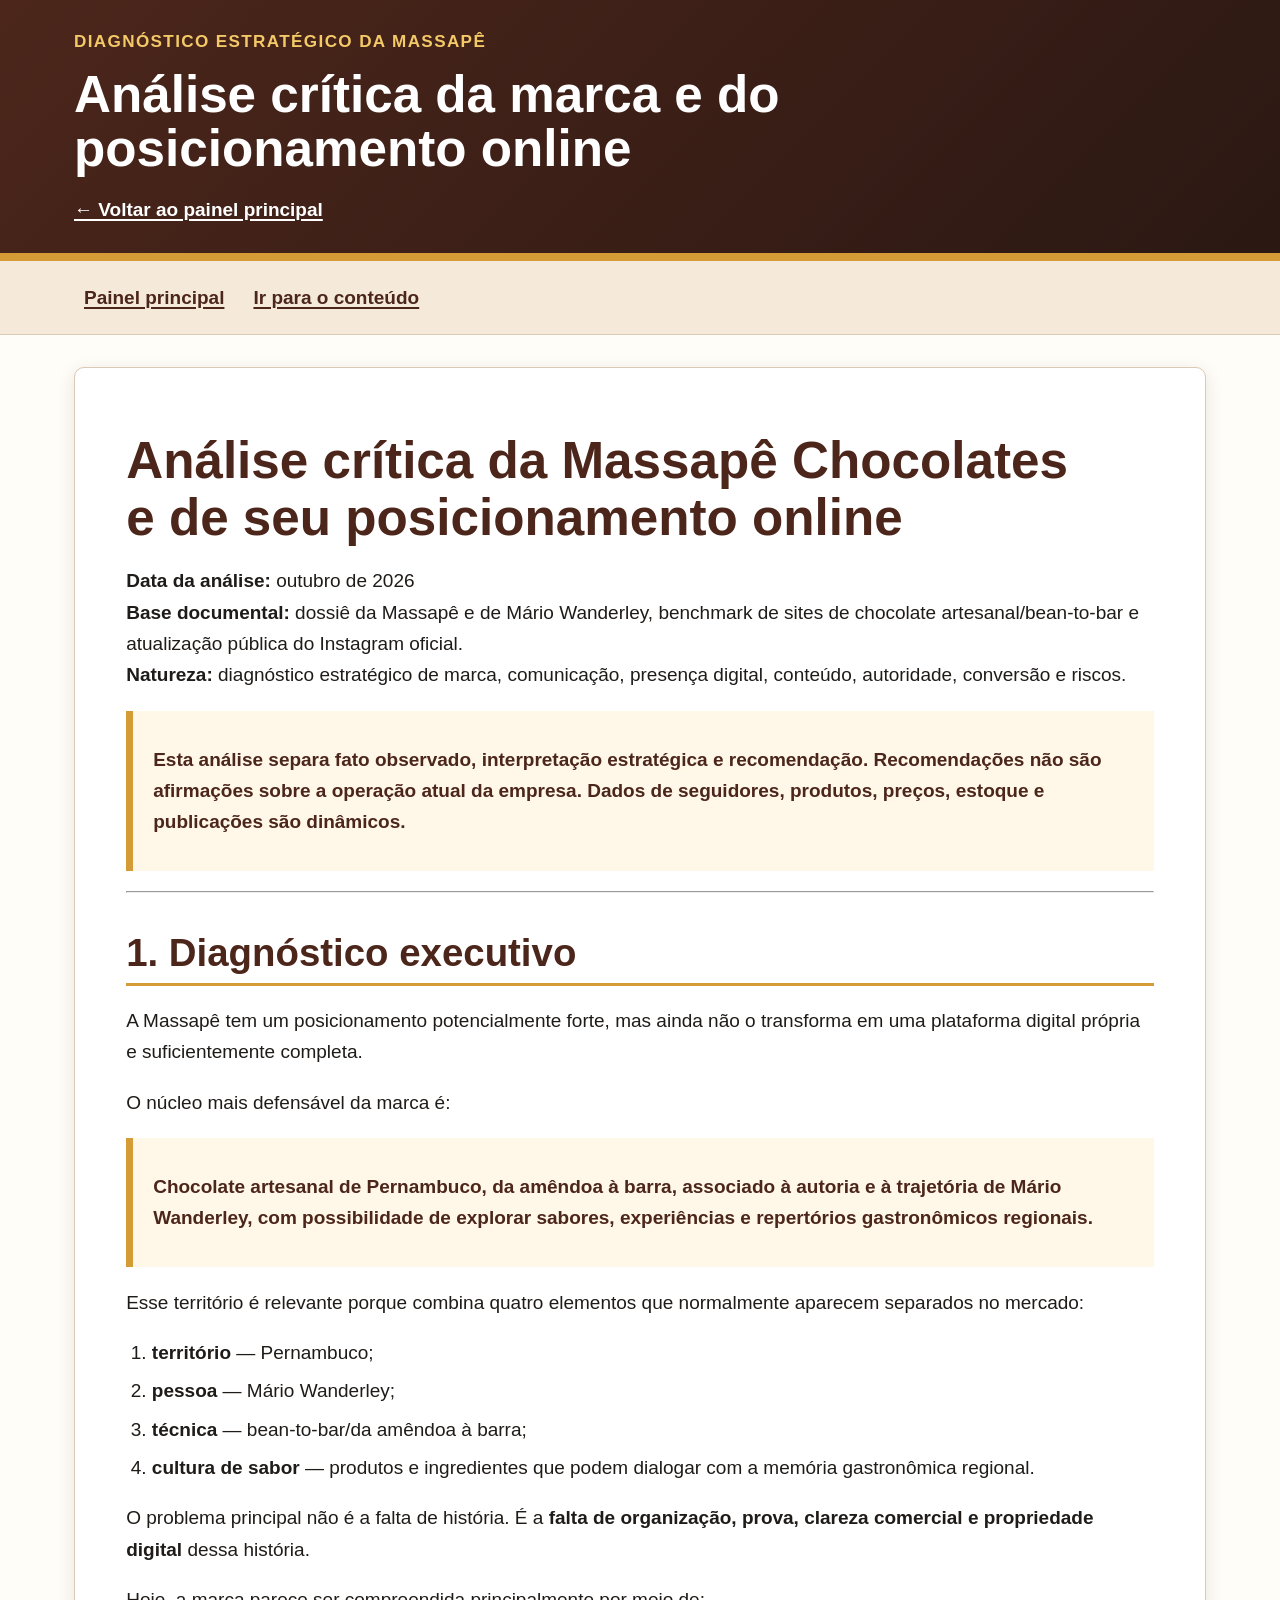
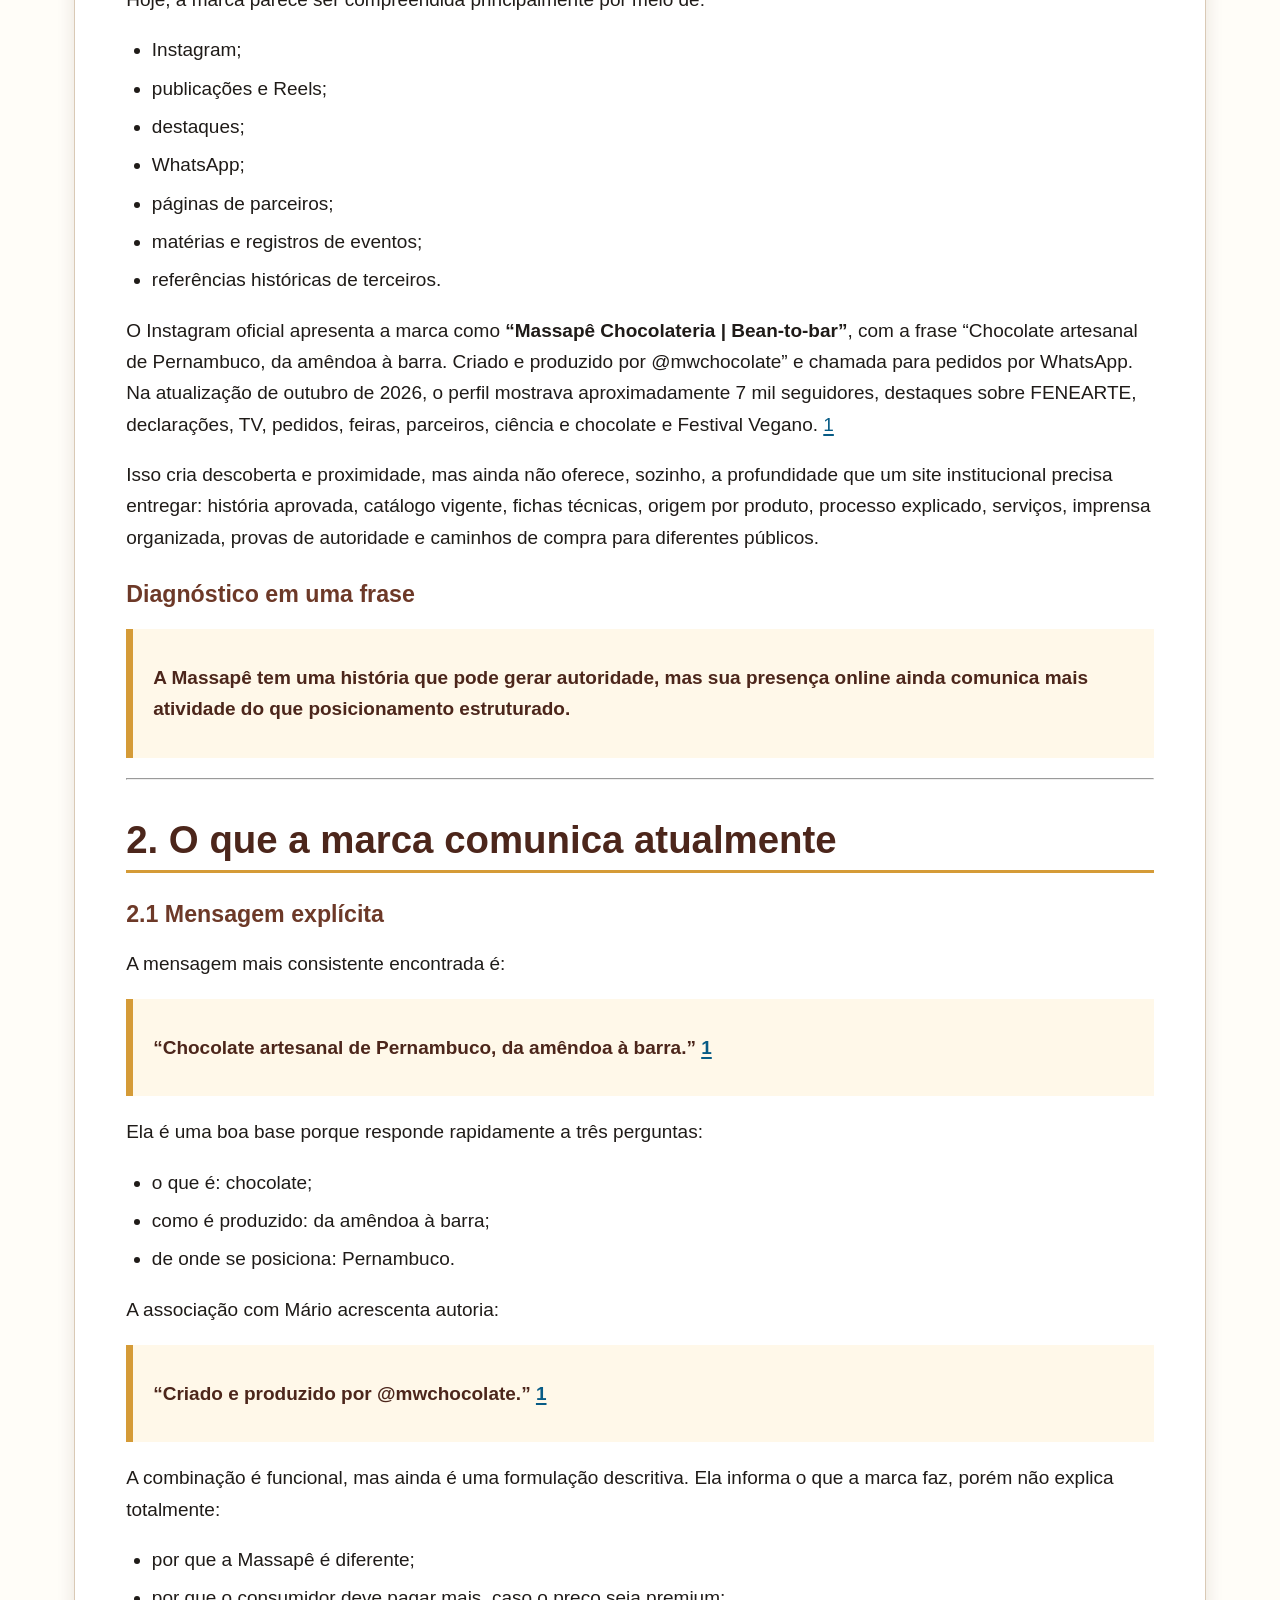
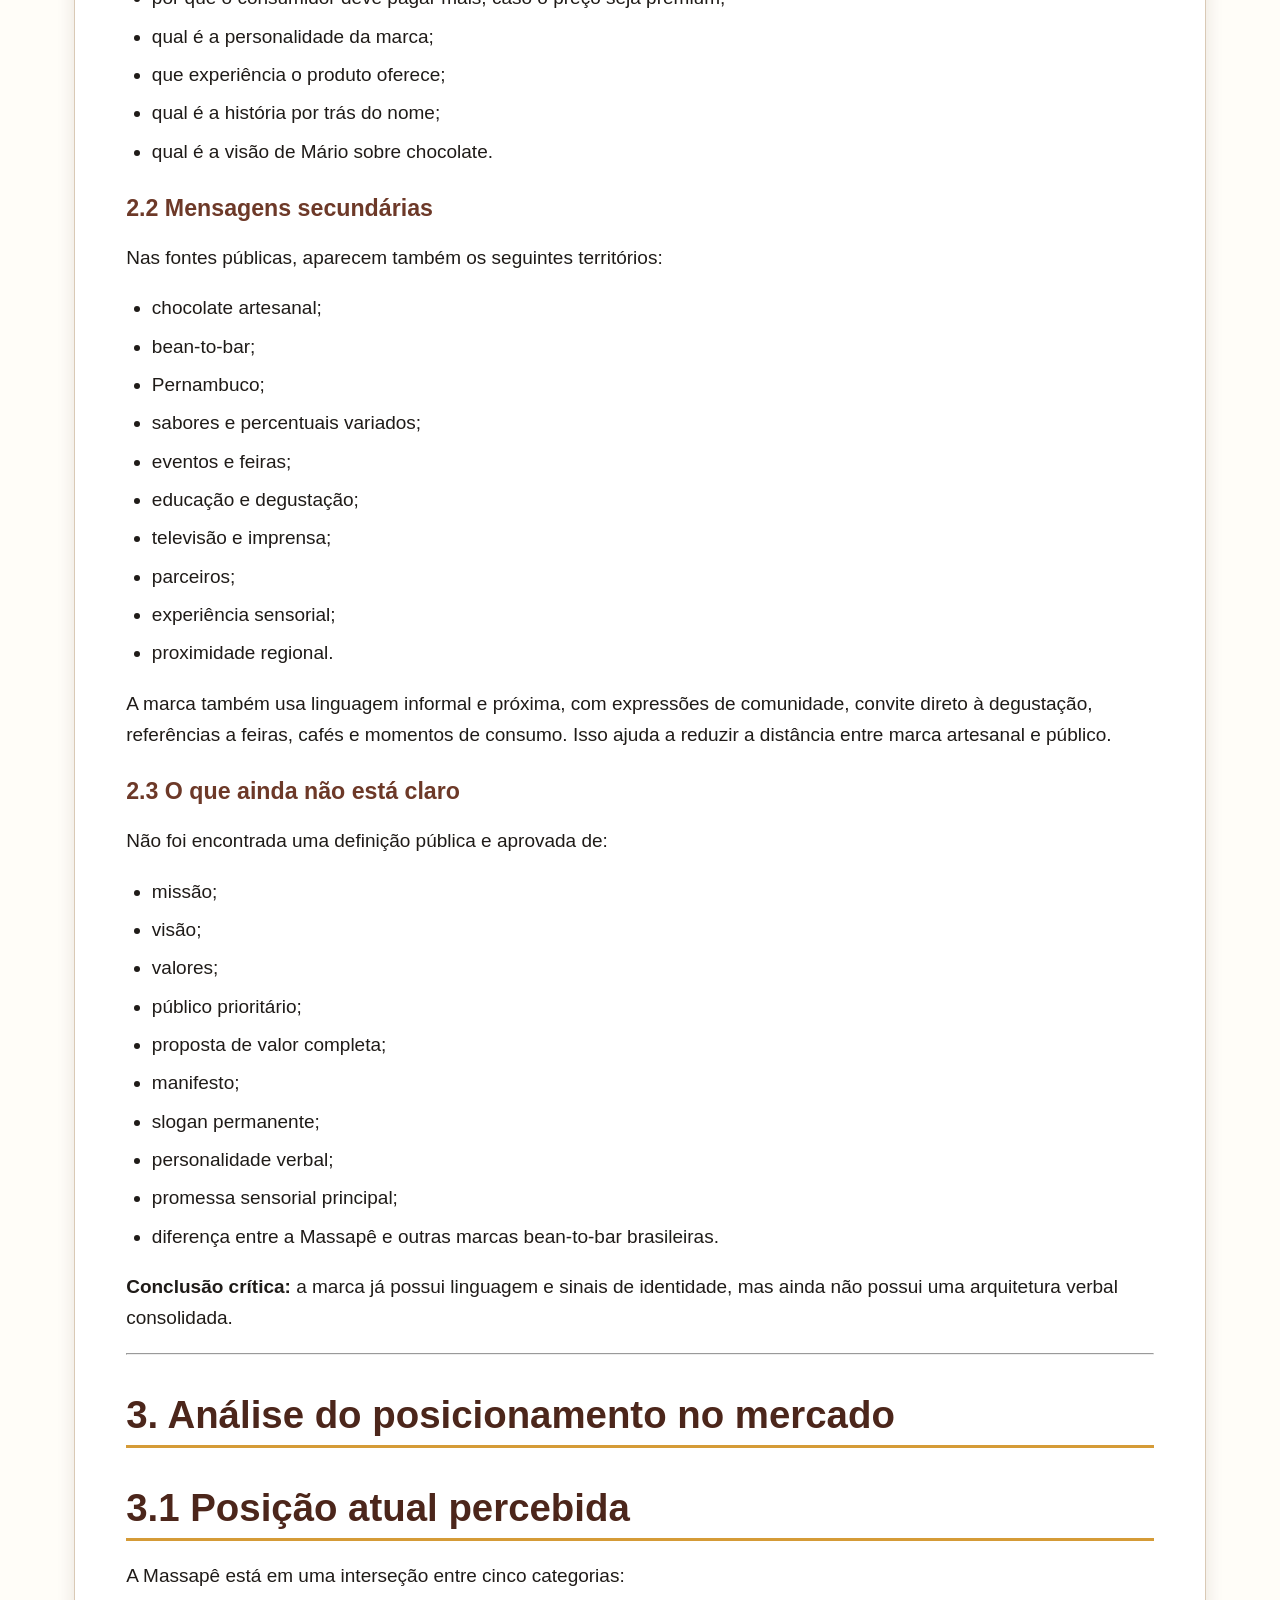
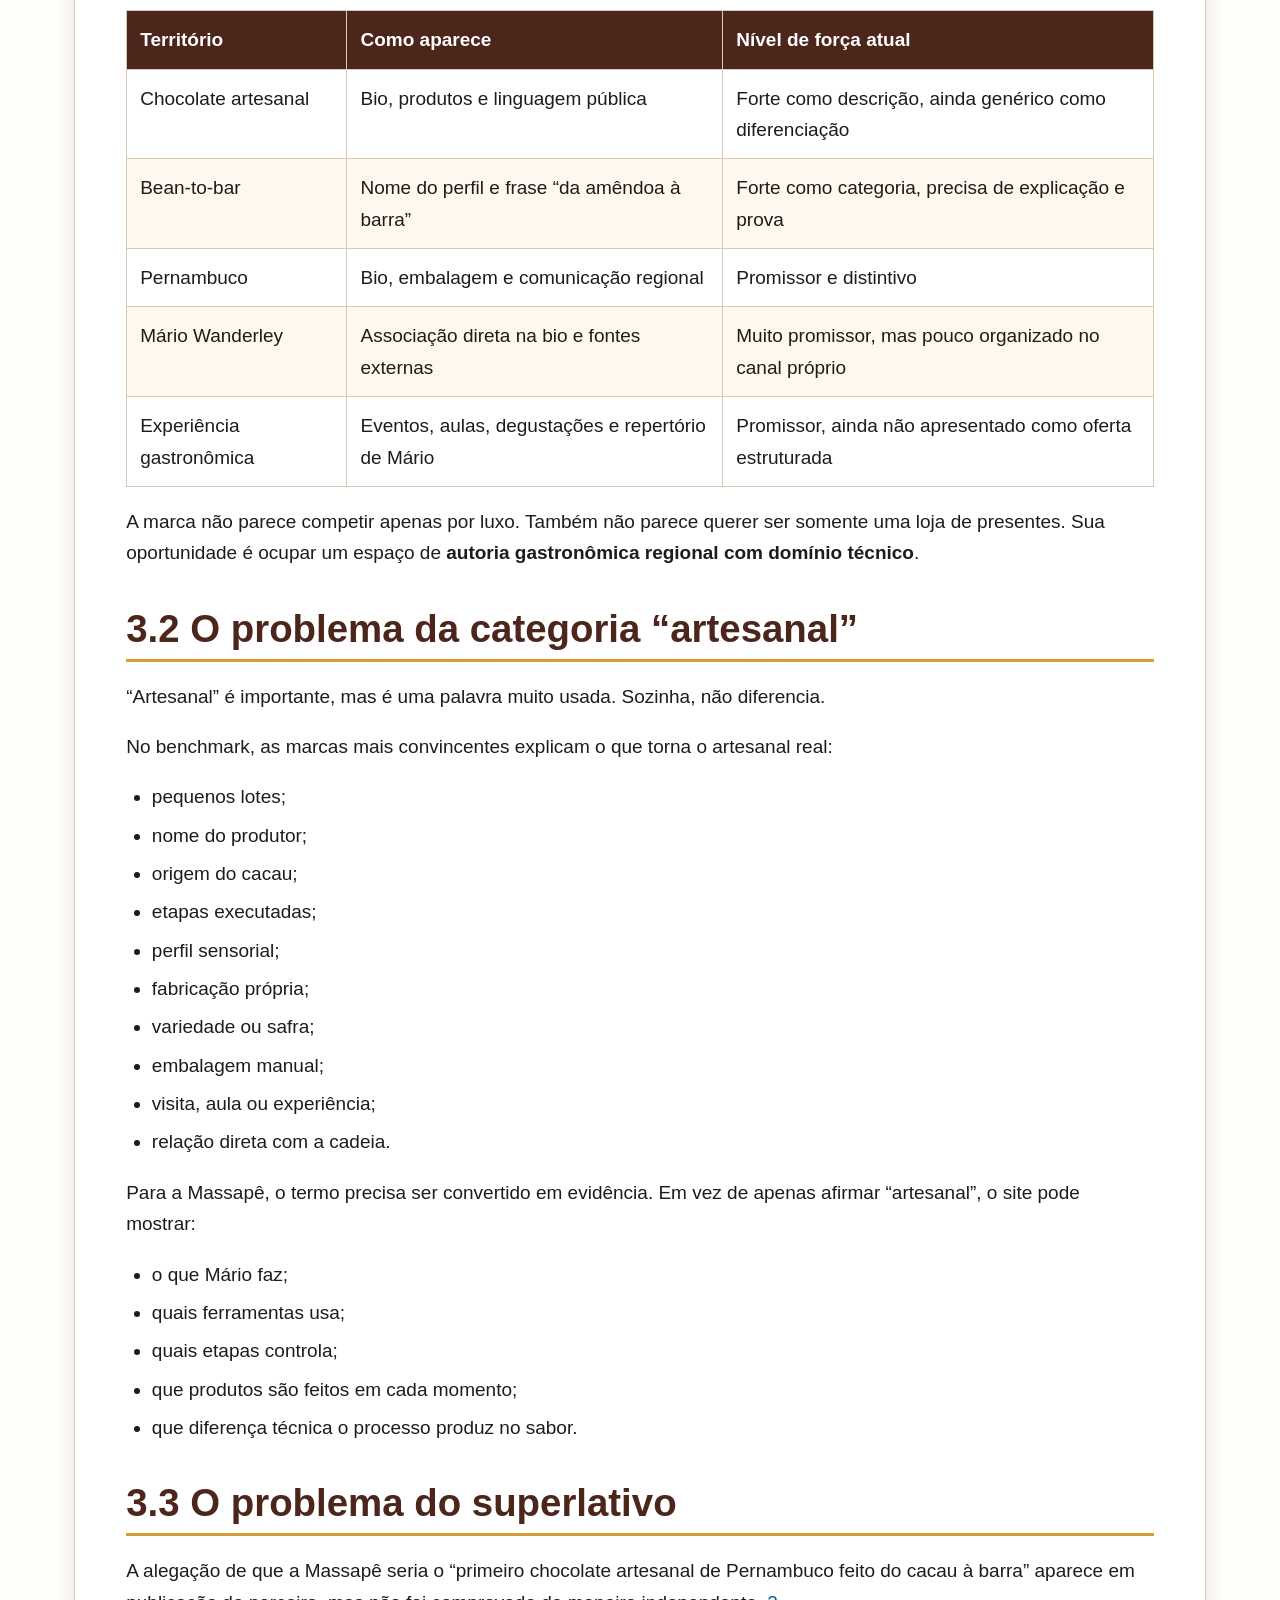
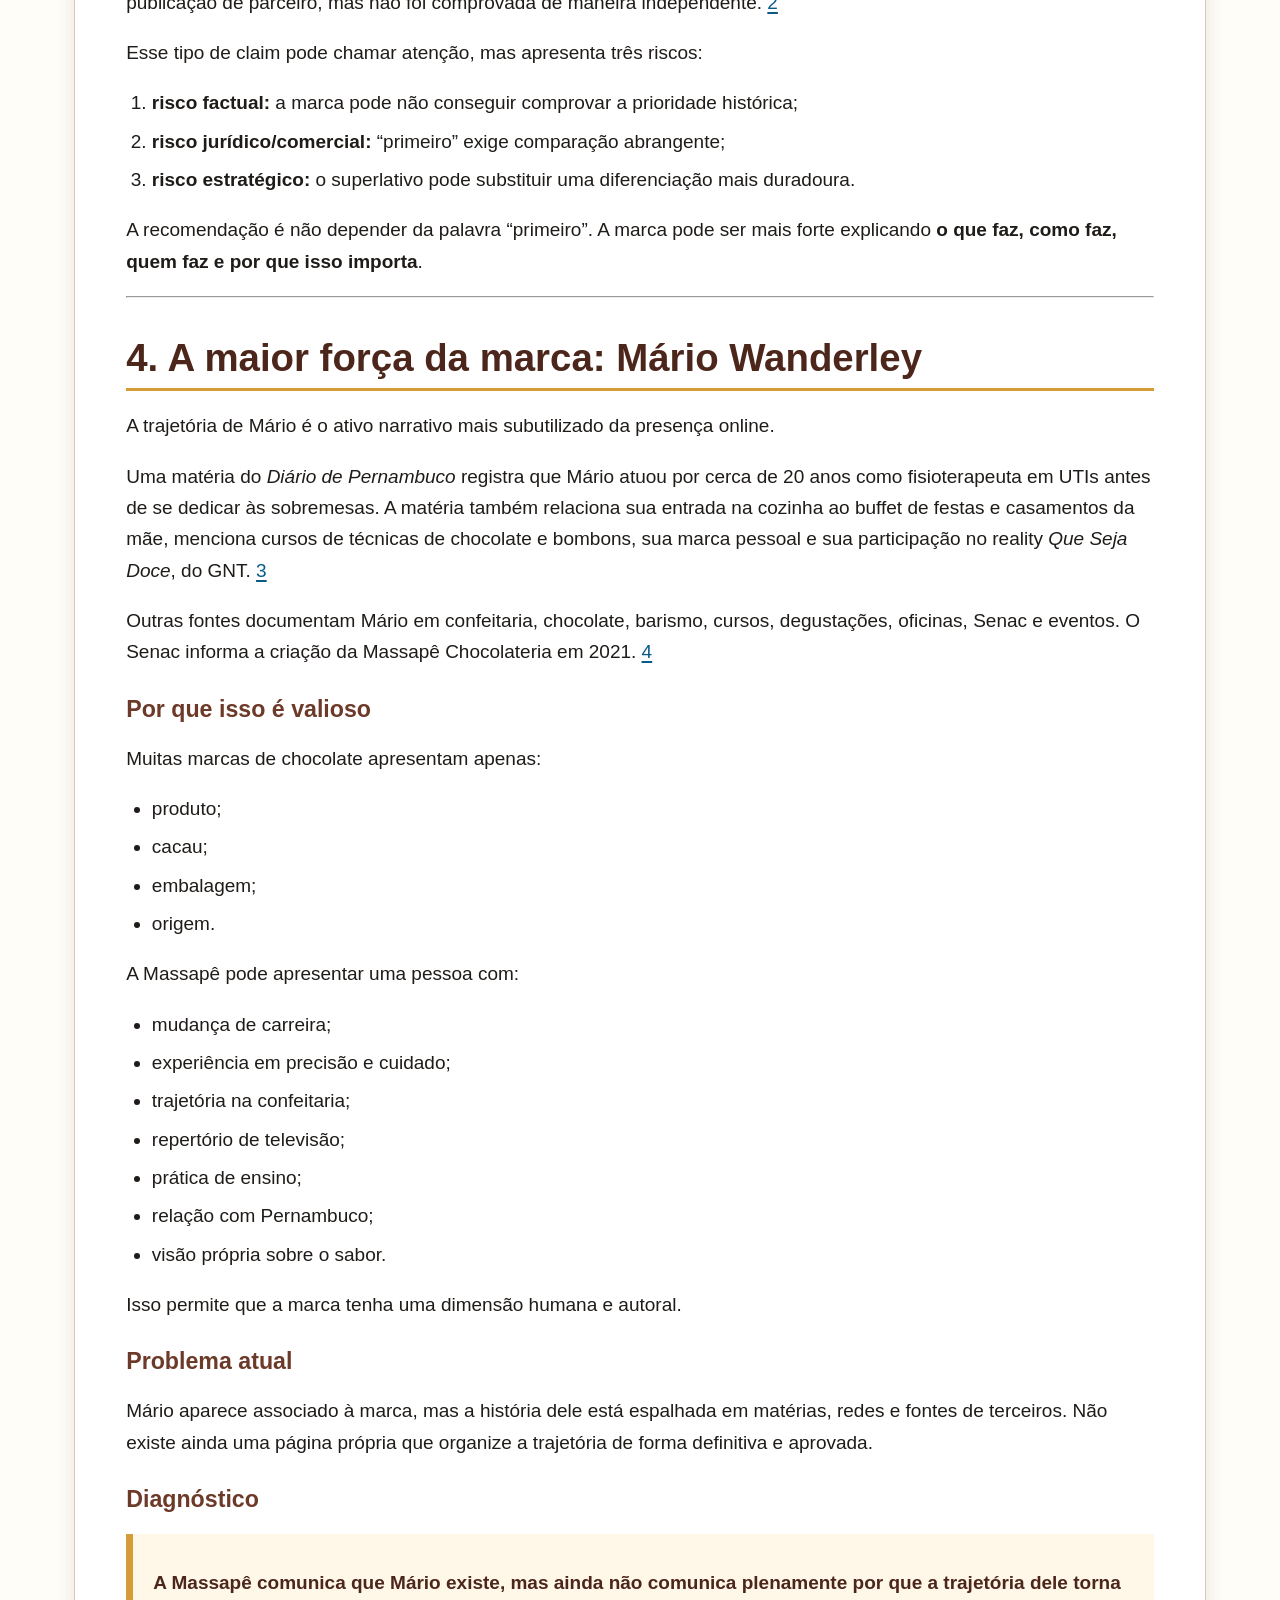
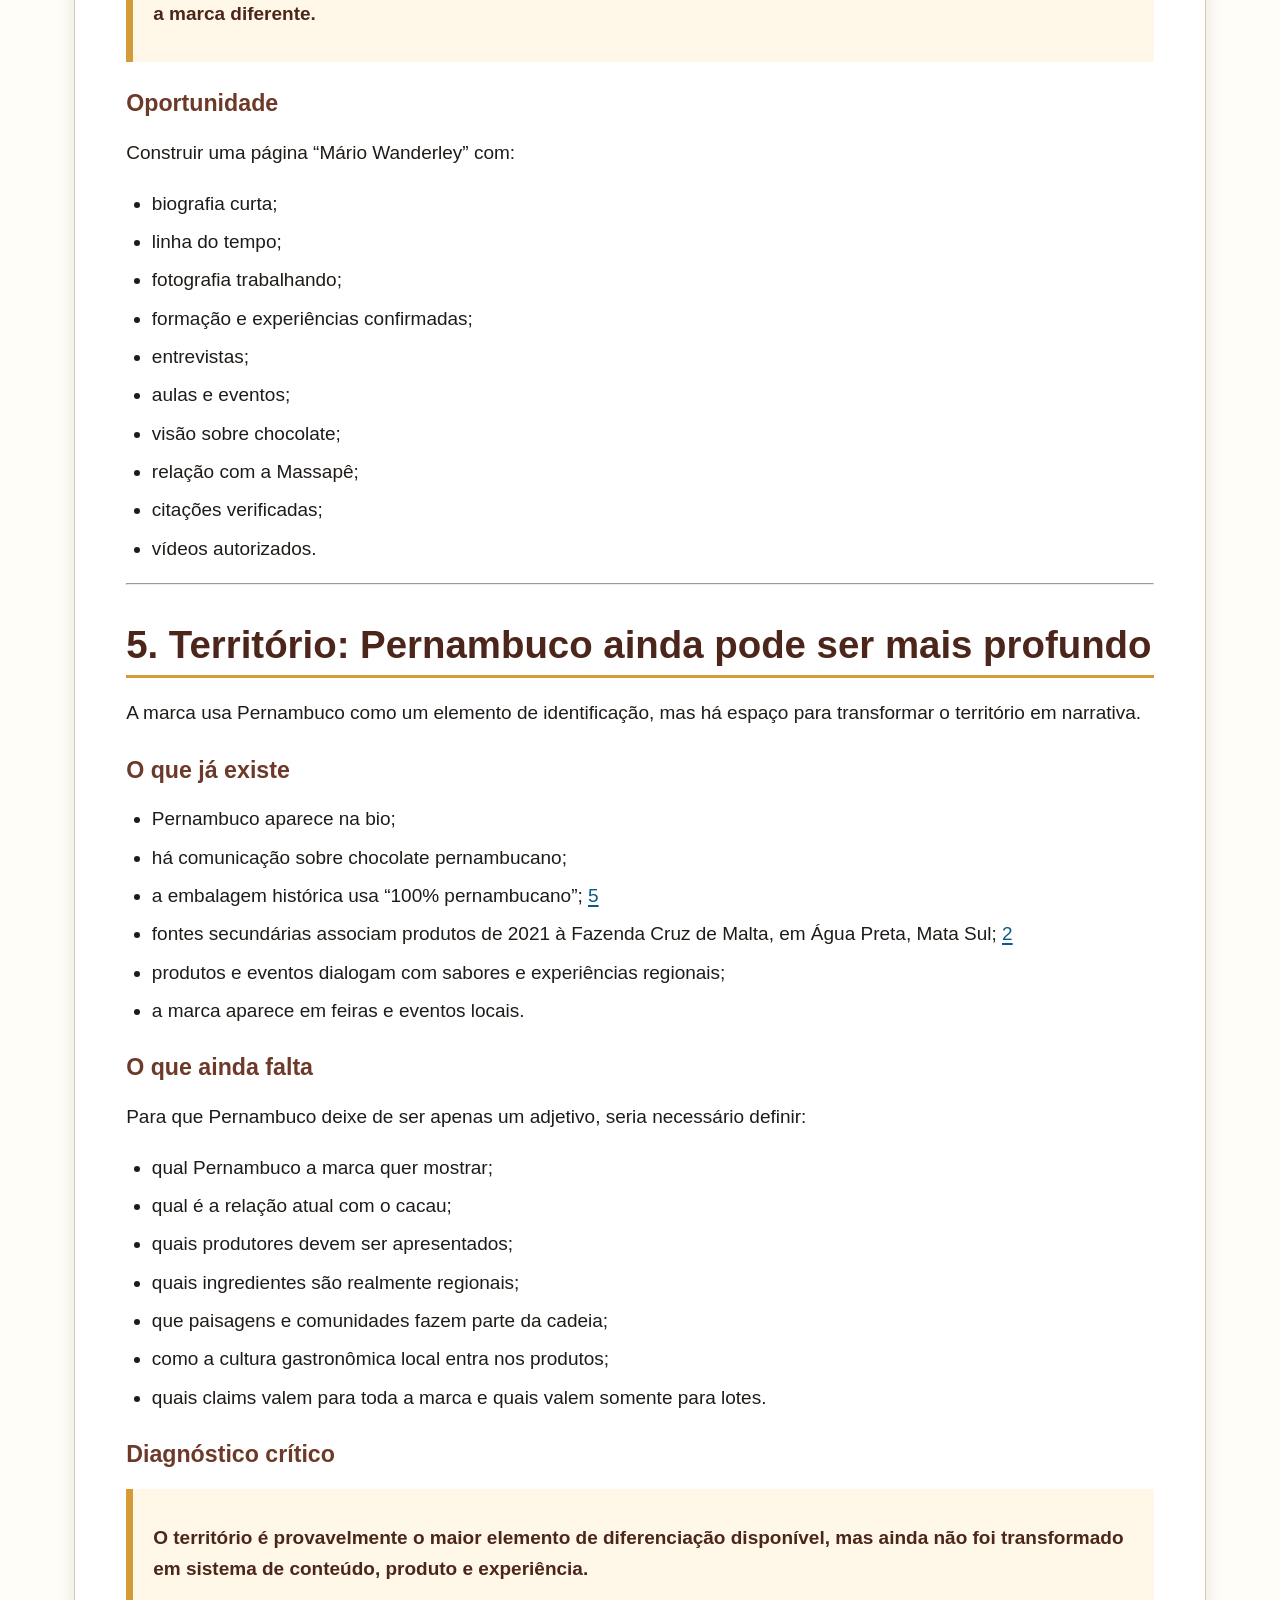
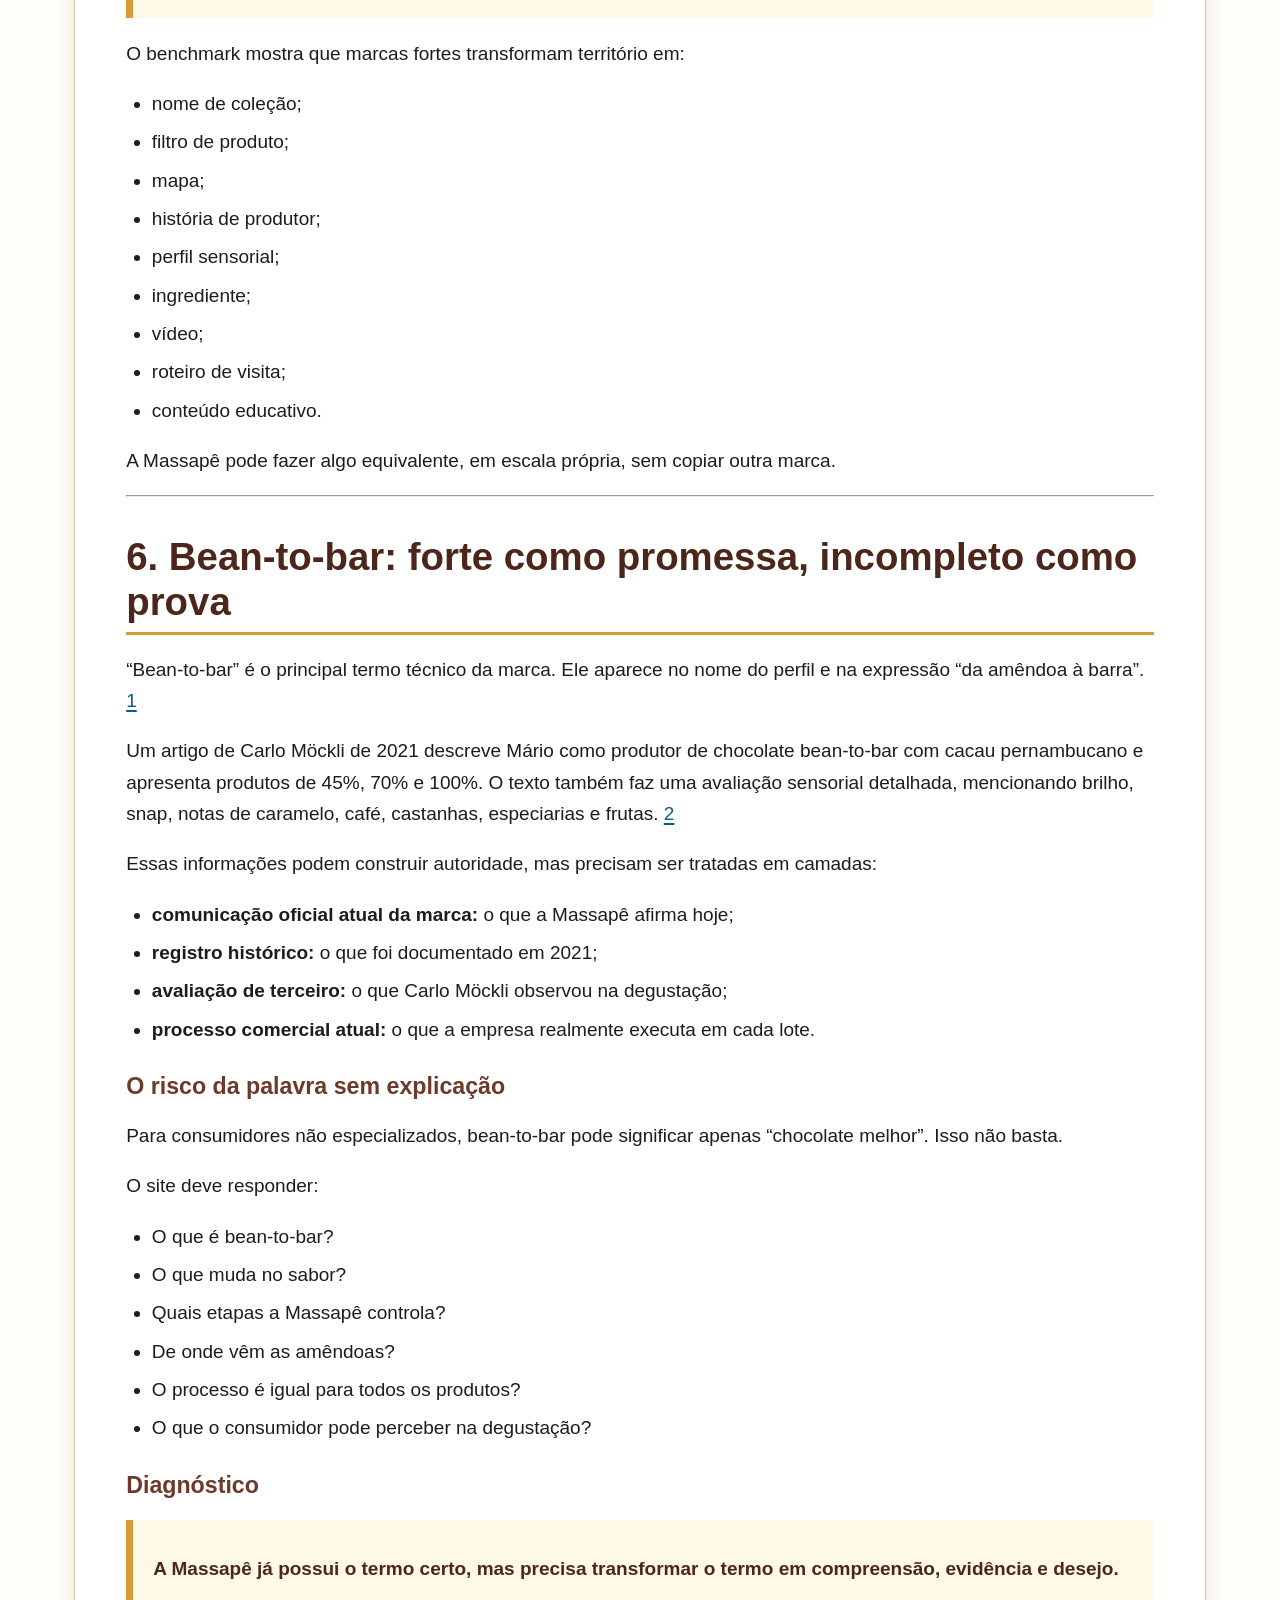
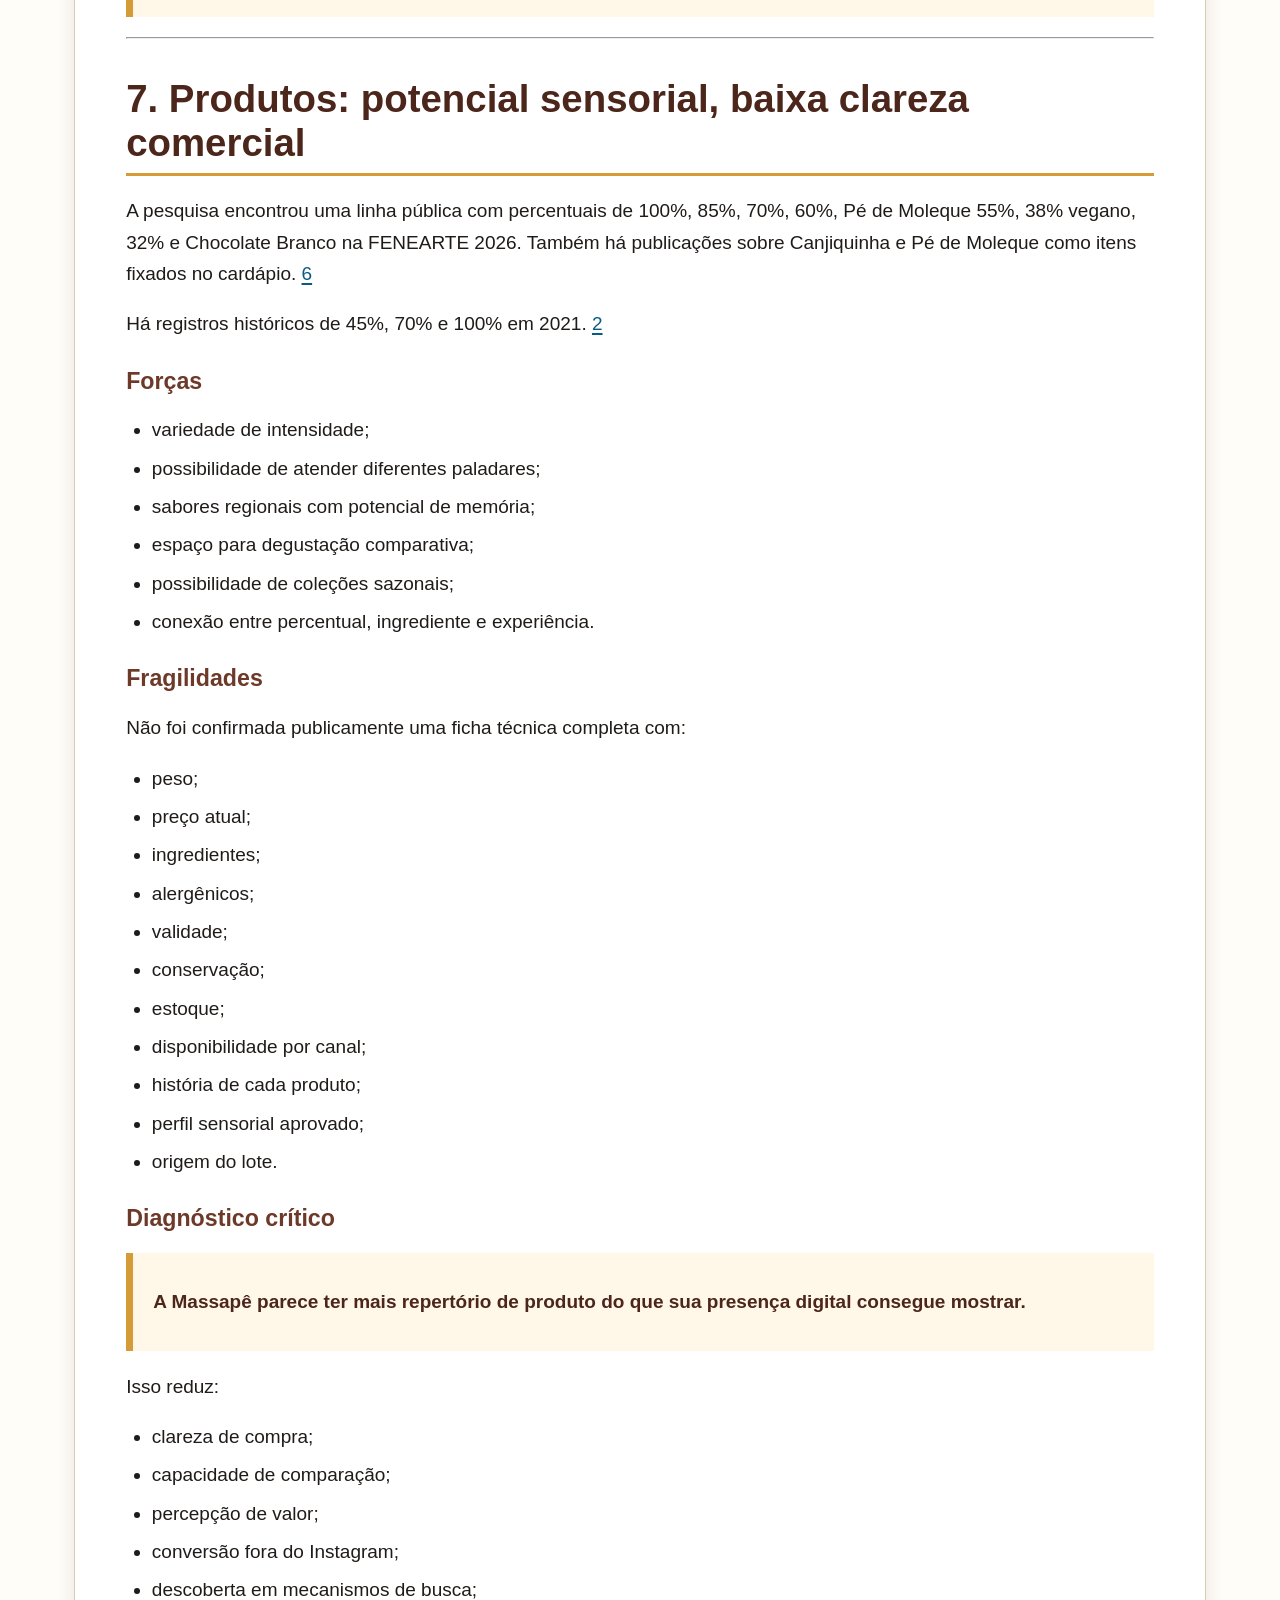
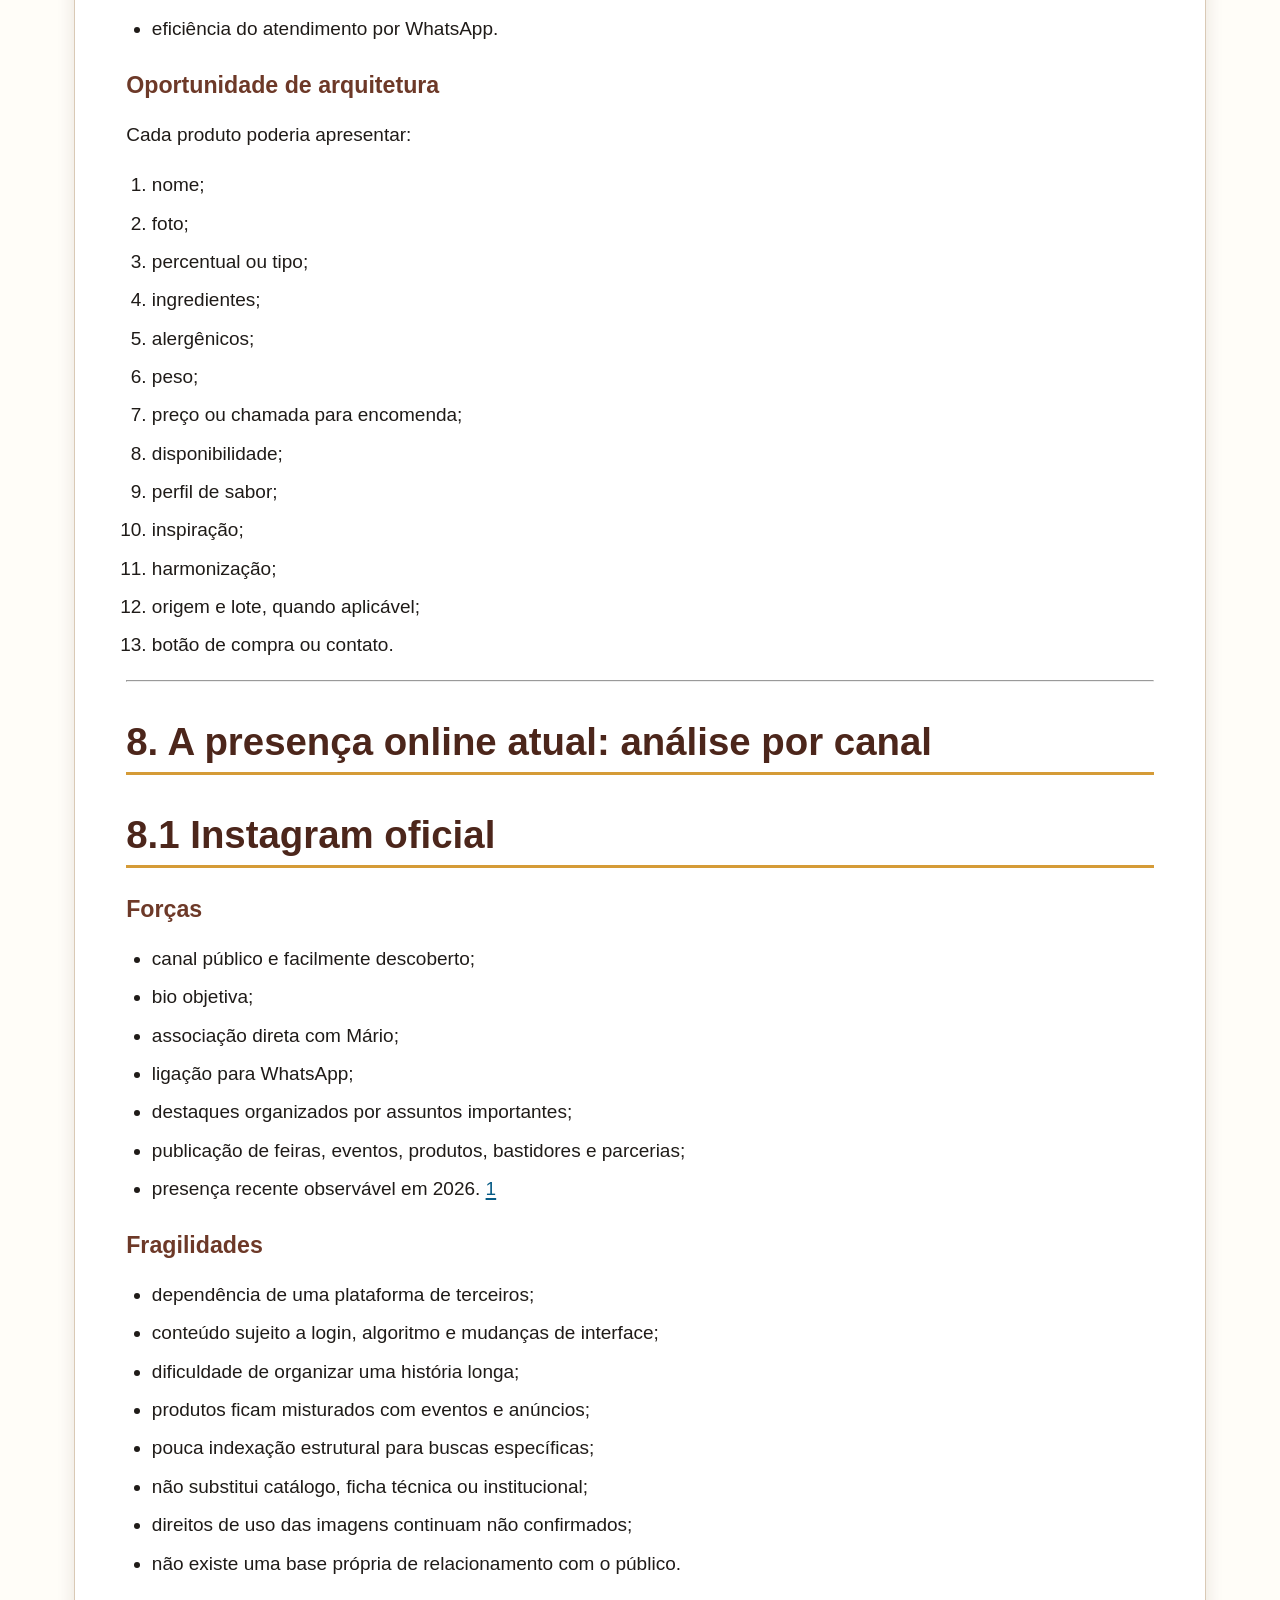
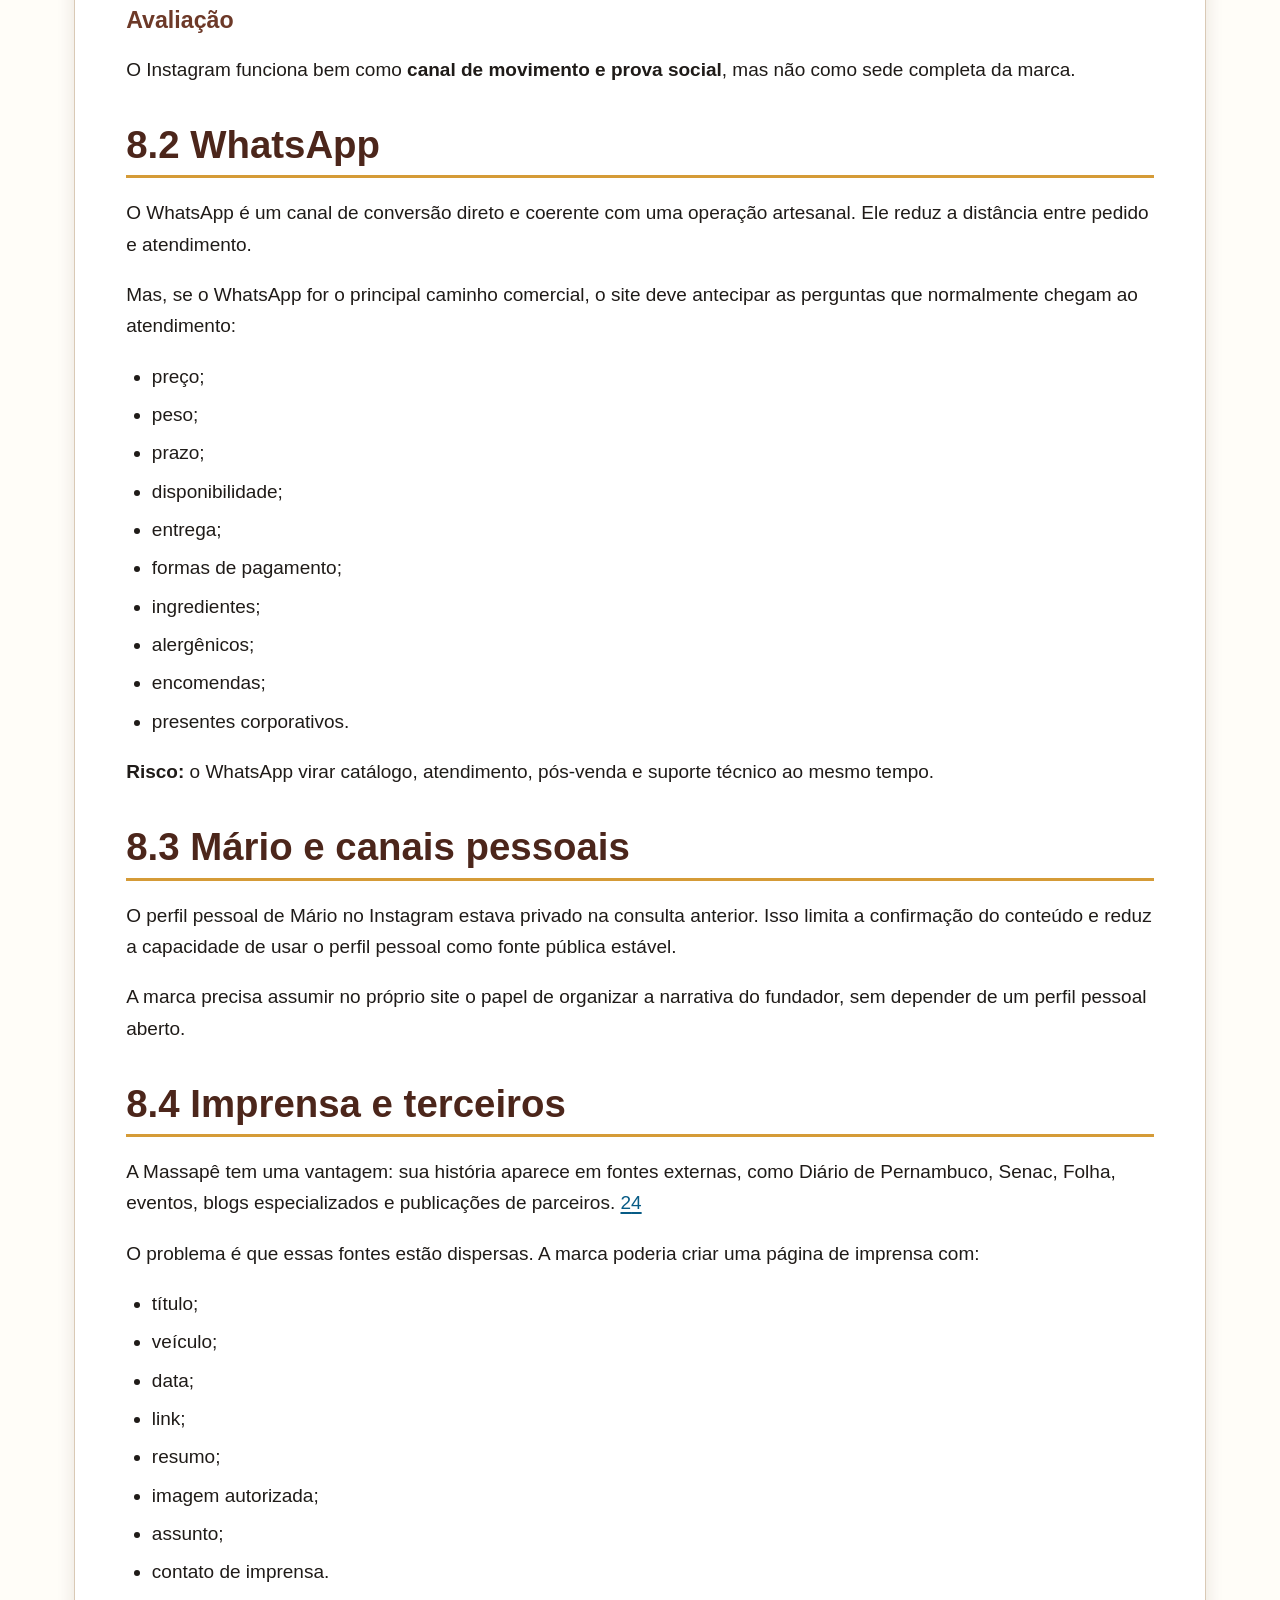
==== analise-critica-massape-posicionamento-online.html @ 335b905a "Atualiza site: adiciona análise crítica de posicionamento online Co-Authored-By: Claude Opus 5.5 <no" ====
<!doctype html>
<html lang="pt-BR">
<head><meta charset="utf-8"><meta name="viewport" content="width=device-width, initial-scale=1"><title>Análise crítica da Massapê — posicionamento online</title><style>
  :root{
    --ink:#1f1b18; --muted:#5c514a; --paper:#fffdf8; --cream:#f5ead9;
    --cocoa:#4c261b; --cocoa-2:#6d3928; --gold:#d59b37; --green:#285c4b;
    --blue:#154c69; --line:#d9c9b5; --danger:#8c2f39; --shadow:0 5px 18px rgba(54,33,20,.12);
    --base:19px;
  }
  *{box-sizing:border-box}
  html{scroll-behavior:smooth}
  body{margin:0;background:var(--paper);color:var(--ink);font-family:Arial,Helvetica,sans-serif;font-size:var(--base);line-height:1.65}
  a{color:#075b85;text-decoration-thickness:2px;text-underline-offset:3px}
  a:focus,button:focus{outline:4px solid #f2b632;outline-offset:3px}
  .skip{position:absolute;left:-999px;top:8px;background:#fff;color:#000;padding:10px;z-index:10}.skip:focus{left:8px}
  header{background:linear-gradient(135deg,var(--cocoa),#2b1813);color:#fff;padding:38px 20px 34px;border-bottom:8px solid var(--gold)}
  .wrap{max-width:1180px;margin:0 auto;padding:0 24px}
  .eyebrow{font-weight:700;letter-spacing:.08em;text-transform:uppercase;color:#f4c968;font-size:.9em}
  h1{font-size:clamp(2.25rem,5vw,4.2rem);line-height:1.05;margin:12px 0 18px;max-width:950px}
  h2{font-size:clamp(1.75rem,3vw,2.55rem);line-height:1.15;color:var(--cocoa);margin:0 0 18px}
  h3{font-size:1.45rem;line-height:1.2;color:var(--cocoa-2);margin:28px 0 10px}
  h4{font-size:1.12rem;margin:18px 0 5px;color:var(--green)}
  .lead{font-size:1.18em;max-width:900px}
  .meta{display:flex;gap:12px;flex-wrap:wrap;margin-top:24px}
  .pill{display:inline-block;border:2px solid rgba(255,255,255,.55);border-radius:999px;padding:5px 13px;font-weight:700}
  .tools{background:#2e1a14;color:#fff;padding:12px 0;position:sticky;top:0;z-index:5;border-bottom:1px solid #68462f}
  .tools .wrap{display:flex;align-items:center;justify-content:space-between;gap:14px;flex-wrap:wrap}
  .tools a{color:#fff}
  button{border:2px solid #fff;background:var(--gold);color:#21150e;border-radius:8px;padding:8px 12px;font-weight:700;font-size:1rem;cursor:pointer}
  nav{background:var(--cream);border-bottom:1px solid var(--line)}
  nav .wrap{display:flex;gap:9px;flex-wrap:wrap;padding-top:14px;padding-bottom:14px}
  nav a{font-weight:700;padding:7px 10px;border-radius:6px;color:var(--cocoa)}
  nav a:hover{background:#fff}
  main{padding:32px 0 60px}
  section{scroll-margin-top:75px;margin:0 0 44px}
  .intro{background:#fff8e9;border-left:8px solid var(--gold);padding:22px 24px;border-radius:8px;box-shadow:var(--shadow);margin-bottom:25px}
  .grid{display:grid;grid-template-columns:repeat(auto-fit,minmax(270px,1fr));gap:18px}
  .card{background:#fff;border:1px solid var(--line);border-radius:10px;padding:20px;box-shadow:var(--shadow)}
  .card p:last-child{margin-bottom:0}
  .card strong{color:var(--cocoa)}
  .fact{border-left:7px solid var(--green);background:#edf7f1;padding:15px 18px;border-radius:7px;margin:15px 0}
  .analysis{border-left:7px solid var(--blue);background:#eef6fb;padding:15px 18px;border-radius:7px;margin:15px 0}
  .pending{border-left:7px solid var(--danger);background:#fff0f1;padding:15px 18px;border-radius:7px;margin:15px 0}
  .label{font-size:.84em;font-weight:800;letter-spacing:.03em;text-transform:uppercase;display:block;margin-bottom:3px}
  .flow{display:flex;align-items:stretch;gap:10px;flex-wrap:wrap;margin:20px 0}
  .flow .step{flex:1 1 145px;background:var(--cocoa);color:#fff;padding:16px;border-radius:9px;text-align:center;font-weight:700;display:flex;align-items:center;justify-content:center;min-height:78px}
  .arrow{align-self:center;font-size:2rem;color:var(--gold);font-weight:900}
  table{width:100%;border-collapse:collapse;background:#fff;font-size:1em;margin:15px 0;min-width:680px}
  .table-wrap{overflow-x:auto;border:1px solid var(--line);border-radius:8px;box-shadow:var(--shadow)}
  th,td{border:1px solid var(--line);padding:13px;text-align:left;vertical-align:top}
  th{background:var(--cocoa);color:#fff}
  tr:nth-child(even){background:#fff8ef}
  ul,ol{padding-left:1.35em}
  li{margin:7px 0}
  .big-number{font-size:2.4rem;color:var(--cocoa);font-weight:800;display:block;line-height:1}
  .quote{font-size:1.25em;font-weight:700;color:var(--cocoa);border-left:5px solid var(--gold);padding:12px 18px;margin:20px 0;background:#fff8e9}
  details{background:#fff;border:1px solid var(--line);border-radius:8px;margin:10px 0;box-shadow:var(--shadow)}
  summary{cursor:pointer;font-weight:800;font-size:1.08em;padding:16px}
  details > div{padding:0 18px 16px}
  .legend{display:flex;gap:12px;flex-wrap:wrap;margin:12px 0}.legend span{padding:6px 10px;border-radius:6px;font-weight:700}.l-fact{background:#edf7f1;color:#164936}.l-analysis{background:#eef6fb;color:#154c69}.l-pending{background:#fff0f1;color:#8c2f39}
  .source-list li{margin-bottom:8px}
  footer{background:var(--cocoa);color:#fff;padding:30px 0 45px} footer a{color:#f9d27b}
  .small{font-size:.92em;color:var(--muted)}
  @media (max-width:700px){body{font-size:18px}.wrap{padding-left:18px;padding-right:18px}.tools{position:static}.arrow{display:none}.flow .step{flex-basis:100%}table{font-size:.98em}}
  @media print{.tools,nav{display:none}body{font-size:14pt}header{color:#000;background:#fff;border:1px solid #000}.card,.intro{box-shadow:none}}

  .doc-header{background:linear-gradient(135deg,var(--cocoa),#2b1813);color:#fff;padding:28px 0;border-bottom:8px solid var(--gold)}
  .doc-header h1{font-size:clamp(2rem,4vw,3.4rem);margin-bottom:8px}
  .doc-main{padding:32px 0 65px}
  .doc-content{background:#fff;border:1px solid var(--line);border-radius:10px;padding:clamp(22px,4vw,52px);box-shadow:var(--shadow)}
  .doc-content h1{color:var(--cocoa);font-size:clamp(2rem,4vw,3.2rem);line-height:1.12}
  .doc-content h2{border-bottom:3px solid var(--gold);padding-bottom:8px;margin-top:38px}
  .doc-content h3{margin-top:28px}
  .doc-content blockquote{border-left:7px solid var(--gold);background:#fff8e9;padding:14px 20px;margin:20px 0;color:var(--cocoa);font-weight:700}
  .doc-content code{background:#f2eadf;padding:2px 5px;border-radius:4px}
  .doc-content pre{overflow:auto;background:#2b211c;color:#fff;padding:16px;border-radius:7px}
  .doc-content table{min-width:680px}
  .back{display:inline-block;margin-top:10px;color:#fff;font-weight:700}
</style></head>
<body><a class="skip" href="#conteudo">Pular para o conteúdo principal</a>
<header class="doc-header"><div class="wrap"><div class="eyebrow">Diagnóstico estratégico da Massapê</div><h1>Análise crítica da marca e do posicionamento online</h1><a class="back" href="index.html">← Voltar ao painel principal</a></div></header>
<nav aria-label="Navegação principal"><div class="wrap"><a href="index.html">Painel principal</a><a href="#conteudo">Ir para o conteúdo</a></div></nav>
<main id="conteudo" class="doc-main"><div class="wrap"><article class="doc-content"><h1 id="analise-critica-da-massape-chocolates-e-de-seu-posicionamento-online">Análise crítica da Massapê Chocolates e de seu posicionamento online</h1>
<p><strong>Data da análise:</strong> outubro de 2026<br />
<strong>Base documental:</strong> dossiê da Massapê e de Mário Wanderley, benchmark de sites de chocolate artesanal/bean-to-bar e atualização pública do Instagram oficial.<br />
<strong>Natureza:</strong> diagnóstico estratégico de marca, comunicação, presença digital, conteúdo, autoridade, conversão e riscos.</p>
<blockquote>
<p>Esta análise separa <strong>fato observado</strong>, <strong>interpretação estratégica</strong> e <strong>recomendação</strong>. Recomendações não são afirmações sobre a operação atual da empresa. Dados de seguidores, produtos, preços, estoque e publicações são dinâmicos.</p>
</blockquote>
<hr />
<h2 id="1-diagnostico-executivo">1. Diagnóstico executivo</h2>
<p>A Massapê tem um posicionamento potencialmente forte, mas ainda não o transforma em uma plataforma digital própria e suficientemente completa.</p>
<p>O núcleo mais defensável da marca é:</p>
<blockquote>
<p><strong>Chocolate artesanal de Pernambuco, da amêndoa à barra, associado à autoria e à trajetória de Mário Wanderley, com possibilidade de explorar sabores, experiências e repertórios gastronômicos regionais.</strong></p>
</blockquote>
<p>Esse território é relevante porque combina quatro elementos que normalmente aparecem separados no mercado:</p>
<ol>
<li><strong>território</strong> — Pernambuco;</li>
<li><strong>pessoa</strong> — Mário Wanderley;</li>
<li><strong>técnica</strong> — bean-to-bar/da amêndoa à barra;</li>
<li><strong>cultura de sabor</strong> — produtos e ingredientes que podem dialogar com a memória gastronômica regional.</li>
</ol>
<p>O problema principal não é a falta de história. É a <strong>falta de organização, prova, clareza comercial e propriedade digital</strong> dessa história.</p>
<p>Hoje, a marca parece ser compreendida principalmente por meio de:</p>
<ul>
<li>Instagram;</li>
<li>publicações e Reels;</li>
<li>destaques;</li>
<li>WhatsApp;</li>
<li>páginas de parceiros;</li>
<li>matérias e registros de eventos;</li>
<li>referências históricas de terceiros.</li>
</ul>
<p>O Instagram oficial apresenta a marca como <strong>“Massapê Chocolateria | Bean-to-bar”</strong>, com a frase “Chocolate artesanal de Pernambuco, da amêndoa à barra. Criado e produzido por @mwchocolate” e chamada para pedidos por WhatsApp. Na atualização de outubro de 2026, o perfil mostrava aproximadamente 7 mil seguidores, destaques sobre FENEARTE, declarações, TV, pedidos, feiras, parceiros, ciência e chocolate e Festival Vegano. <a href="https://www.instagram.com/massapechocolates/" title="Perfil oficial Massapê Chocolateria | Bean-to-bar — bio, destaques e publicações públicas">1</a></p>
<p>Isso cria descoberta e proximidade, mas ainda não oferece, sozinho, a profundidade que um site institucional precisa entregar: história aprovada, catálogo vigente, fichas técnicas, origem por produto, processo explicado, serviços, imprensa organizada, provas de autoridade e caminhos de compra para diferentes públicos.</p>
<h3 id="diagnostico-em-uma-frase">Diagnóstico em uma frase</h3>
<blockquote>
<p><strong>A Massapê tem uma história que pode gerar autoridade, mas sua presença online ainda comunica mais atividade do que posicionamento estruturado.</strong></p>
</blockquote>
<hr />
<h2 id="2-o-que-a-marca-comunica-atualmente">2. O que a marca comunica atualmente</h2>
<h3 id="21-mensagem-explicita">2.1 Mensagem explícita</h3>
<p>A mensagem mais consistente encontrada é:</p>
<blockquote>
<p><strong>“Chocolate artesanal de Pernambuco, da amêndoa à barra.”</strong> <a href="https://www.instagram.com/massapechocolates/" title="Perfil oficial Massapê Chocolateria | Bean-to-bar — bio, destaques e publicações públicas">1</a></p>
</blockquote>
<p>Ela é uma boa base porque responde rapidamente a três perguntas:</p>
<ul>
<li>o que é: chocolate;</li>
<li>como é produzido: da amêndoa à barra;</li>
<li>de onde se posiciona: Pernambuco.</li>
</ul>
<p>A associação com Mário acrescenta autoria:</p>
<blockquote>
<p><strong>“Criado e produzido por @mwchocolate.”</strong> <a href="https://www.instagram.com/massapechocolates/" title="Perfil oficial Massapê Chocolateria | Bean-to-bar — bio, destaques e publicações públicas">1</a></p>
</blockquote>
<p>A combinação é funcional, mas ainda é uma formulação descritiva. Ela informa o que a marca faz, porém não explica totalmente:</p>
<ul>
<li>por que a Massapê é diferente;</li>
<li>por que o consumidor deve pagar mais, caso o preço seja premium;</li>
<li>qual é a personalidade da marca;</li>
<li>que experiência o produto oferece;</li>
<li>qual é a história por trás do nome;</li>
<li>qual é a visão de Mário sobre chocolate.</li>
</ul>
<h3 id="22-mensagens-secundarias">2.2 Mensagens secundárias</h3>
<p>Nas fontes públicas, aparecem também os seguintes territórios:</p>
<ul>
<li>chocolate artesanal;</li>
<li>bean-to-bar;</li>
<li>Pernambuco;</li>
<li>sabores e percentuais variados;</li>
<li>eventos e feiras;</li>
<li>educação e degustação;</li>
<li>televisão e imprensa;</li>
<li>parceiros;</li>
<li>experiência sensorial;</li>
<li>proximidade regional.</li>
</ul>
<p>A marca também usa linguagem informal e próxima, com expressões de comunidade, convite direto à degustação, referências a feiras, cafés e momentos de consumo. Isso ajuda a reduzir a distância entre marca artesanal e público.</p>
<h3 id="23-o-que-ainda-nao-esta-claro">2.3 O que ainda não está claro</h3>
<p>Não foi encontrada uma definição pública e aprovada de:</p>
<ul>
<li>missão;</li>
<li>visão;</li>
<li>valores;</li>
<li>público prioritário;</li>
<li>proposta de valor completa;</li>
<li>manifesto;</li>
<li>slogan permanente;</li>
<li>personalidade verbal;</li>
<li>promessa sensorial principal;</li>
<li>diferença entre a Massapê e outras marcas bean-to-bar brasileiras.</li>
</ul>
<p><strong>Conclusão crítica:</strong> a marca já possui linguagem e sinais de identidade, mas ainda não possui uma arquitetura verbal consolidada.</p>
<hr />
<h2 id="3-analise-do-posicionamento-no-mercado">3. Análise do posicionamento no mercado</h2>
<h2 id="31-posicao-atual-percebida">3.1 Posição atual percebida</h2>
<p>A Massapê está em uma interseção entre cinco categorias:</p>
<table>
<thead>
<tr>
<th>Território</th>
<th>Como aparece</th>
<th>Nível de força atual</th>
</tr>
</thead>
<tbody>
<tr>
<td>Chocolate artesanal</td>
<td>Bio, produtos e linguagem pública</td>
<td>Forte como descrição, ainda genérico como diferenciação</td>
</tr>
<tr>
<td>Bean-to-bar</td>
<td>Nome do perfil e frase “da amêndoa à barra”</td>
<td>Forte como categoria, precisa de explicação e prova</td>
</tr>
<tr>
<td>Pernambuco</td>
<td>Bio, embalagem e comunicação regional</td>
<td>Promissor e distintivo</td>
</tr>
<tr>
<td>Mário Wanderley</td>
<td>Associação direta na bio e fontes externas</td>
<td>Muito promissor, mas pouco organizado no canal próprio</td>
</tr>
<tr>
<td>Experiência gastronômica</td>
<td>Eventos, aulas, degustações e repertório de Mário</td>
<td>Promissor, ainda não apresentado como oferta estruturada</td>
</tr>
</tbody>
</table>
<p>A marca não parece competir apenas por luxo. Também não parece querer ser somente uma loja de presentes. Sua oportunidade é ocupar um espaço de <strong>autoria gastronômica regional com domínio técnico</strong>.</p>
<h2 id="32-o-problema-da-categoria-artesanal">3.2 O problema da categoria “artesanal”</h2>
<p>“Artesanal” é importante, mas é uma palavra muito usada. Sozinha, não diferencia.</p>
<p>No benchmark, as marcas mais convincentes explicam o que torna o artesanal real:</p>
<ul>
<li>pequenos lotes;</li>
<li>nome do produtor;</li>
<li>origem do cacau;</li>
<li>etapas executadas;</li>
<li>perfil sensorial;</li>
<li>fabricação própria;</li>
<li>variedade ou safra;</li>
<li>embalagem manual;</li>
<li>visita, aula ou experiência;</li>
<li>relação direta com a cadeia.</li>
</ul>
<p>Para a Massapê, o termo precisa ser convertido em evidência. Em vez de apenas afirmar “artesanal”, o site pode mostrar:</p>
<ul>
<li>o que Mário faz;</li>
<li>quais ferramentas usa;</li>
<li>quais etapas controla;</li>
<li>que produtos são feitos em cada momento;</li>
<li>que diferença técnica o processo produz no sabor.</li>
</ul>
<h2 id="33-o-problema-do-superlativo">3.3 O problema do superlativo</h2>
<p>A alegação de que a Massapê seria o “primeiro chocolate artesanal de Pernambuco feito do cacau à barra” aparece em publicação de parceiro, mas não foi comprovada de maneira independente. <a href="http://www.carlomockli.com/2021/08/massape-bean-to-bar-100-pernambucano.html" title="MASSAPÊ: Bean to Bar 100% Pernambucano! — Carlo Möckli/Doce Ciência, 2021">2</a></p>
<p>Esse tipo de claim pode chamar atenção, mas apresenta três riscos:</p>
<ol>
<li><strong>risco factual:</strong> a marca pode não conseguir comprovar a prioridade histórica;</li>
<li><strong>risco jurídico/comercial:</strong> “primeiro” exige comparação abrangente;</li>
<li><strong>risco estratégico:</strong> o superlativo pode substituir uma diferenciação mais duradoura.</li>
</ol>
<p>A recomendação é não depender da palavra “primeiro”. A marca pode ser mais forte explicando <strong>o que faz, como faz, quem faz e por que isso importa</strong>.</p>
<hr />
<h2 id="4-a-maior-forca-da-marca-mario-wanderley">4. A maior força da marca: Mário Wanderley</h2>
<p>A trajetória de Mário é o ativo narrativo mais subutilizado da presença online.</p>
<p>Uma matéria do <em>Diário de Pernambuco</em> registra que Mário atuou por cerca de 20 anos como fisioterapeuta em UTIs antes de se dedicar às sobremesas. A matéria também relaciona sua entrada na cozinha ao buffet de festas e casamentos da mãe, menciona cursos de técnicas de chocolate e bombons, sua marca pessoal e sua participação no reality <em>Que Seja Doce</em>, do GNT. <a href="https://www.diariodepernambuco.com.br/noticia/viver/2018/04/chef-pernambucano-vai-participar-de-reality-show-de-confeitaria.html" title="Chef pernambucano vai participar de reality show de confeitaria — Diário de Pernambuco, 2018">3</a></p>
<p>Outras fontes documentam Mário em confeitaria, chocolate, barismo, cursos, degustações, oficinas, Senac e eventos. O Senac informa a criação da Massapê Chocolateria em 2021. <a href="http://www.pe.senac.br/confeitaria/index.html" title="Perfil institucional de Mário Wanderley e Massapê Chocolateria — Senac Pernambuco">4</a></p>
<h3 id="por-que-isso-e-valioso">Por que isso é valioso</h3>
<p>Muitas marcas de chocolate apresentam apenas:</p>
<ul>
<li>produto;</li>
<li>cacau;</li>
<li>embalagem;</li>
<li>origem.</li>
</ul>
<p>A Massapê pode apresentar uma pessoa com:</p>
<ul>
<li>mudança de carreira;</li>
<li>experiência em precisão e cuidado;</li>
<li>trajetória na confeitaria;</li>
<li>repertório de televisão;</li>
<li>prática de ensino;</li>
<li>relação com Pernambuco;</li>
<li>visão própria sobre o sabor.</li>
</ul>
<p>Isso permite que a marca tenha uma dimensão humana e autoral.</p>
<h3 id="problema-atual">Problema atual</h3>
<p>Mário aparece associado à marca, mas a história dele está espalhada em matérias, redes e fontes de terceiros. Não existe ainda uma página própria que organize a trajetória de forma definitiva e aprovada.</p>
<h3 id="diagnostico">Diagnóstico</h3>
<blockquote>
<p><strong>A Massapê comunica que Mário existe, mas ainda não comunica plenamente por que a trajetória dele torna a marca diferente.</strong></p>
</blockquote>
<h3 id="oportunidade">Oportunidade</h3>
<p>Construir uma página “Mário Wanderley” com:</p>
<ul>
<li>biografia curta;</li>
<li>linha do tempo;</li>
<li>fotografia trabalhando;</li>
<li>formação e experiências confirmadas;</li>
<li>entrevistas;</li>
<li>aulas e eventos;</li>
<li>visão sobre chocolate;</li>
<li>relação com a Massapê;</li>
<li>citações verificadas;</li>
<li>vídeos autorizados.</li>
</ul>
<hr />
<h2 id="5-territorio-pernambuco-ainda-pode-ser-mais-profundo">5. Território: Pernambuco ainda pode ser mais profundo</h2>
<p>A marca usa Pernambuco como um elemento de identificação, mas há espaço para transformar o território em narrativa.</p>
<h3 id="o-que-ja-existe">O que já existe</h3>
<ul>
<li>Pernambuco aparece na bio;</li>
<li>há comunicação sobre chocolate pernambucano;</li>
<li>a embalagem histórica usa “100% pernambucano”; <a href="https://www.instagram.com/massapechocolates/" title="Acervo público de comunicação e embalagem da Massapê — direitos não presumidos">5</a></li>
<li>fontes secundárias associam produtos de 2021 à Fazenda Cruz de Malta, em Água Preta, Mata Sul; <a href="https://www.instagram.com/massapechocolates/" title="Acervo público de comunicação e embalagem da Massapê — direitos não presumidos">2</a></li>
<li>produtos e eventos dialogam com sabores e experiências regionais;</li>
<li>a marca aparece em feiras e eventos locais.</li>
</ul>
<h3 id="o-que-ainda-falta">O que ainda falta</h3>
<p>Para que Pernambuco deixe de ser apenas um adjetivo, seria necessário definir:</p>
<ul>
<li>qual Pernambuco a marca quer mostrar;</li>
<li>qual é a relação atual com o cacau;</li>
<li>quais produtores devem ser apresentados;</li>
<li>quais ingredientes são realmente regionais;</li>
<li>que paisagens e comunidades fazem parte da cadeia;</li>
<li>como a cultura gastronômica local entra nos produtos;</li>
<li>quais claims valem para toda a marca e quais valem somente para lotes.</li>
</ul>
<h3 id="diagnostico-critico">Diagnóstico crítico</h3>
<blockquote>
<p><strong>O território é provavelmente o maior elemento de diferenciação disponível, mas ainda não foi transformado em sistema de conteúdo, produto e experiência.</strong></p>
</blockquote>
<p>O benchmark mostra que marcas fortes transformam território em:</p>
<ul>
<li>nome de coleção;</li>
<li>filtro de produto;</li>
<li>mapa;</li>
<li>história de produtor;</li>
<li>perfil sensorial;</li>
<li>ingrediente;</li>
<li>vídeo;</li>
<li>roteiro de visita;</li>
<li>conteúdo educativo.</li>
</ul>
<p>A Massapê pode fazer algo equivalente, em escala própria, sem copiar outra marca.</p>
<hr />
<h2 id="6-bean-to-bar-forte-como-promessa-incompleto-como-prova">6. Bean-to-bar: forte como promessa, incompleto como prova</h2>
<p>“Bean-to-bar” é o principal termo técnico da marca. Ele aparece no nome do perfil e na expressão “da amêndoa à barra”. <a href="https://www.instagram.com/massapechocolates/" title="Perfil oficial Massapê Chocolateria | Bean-to-bar — bio, destaques e publicações públicas">1</a></p>
<p>Um artigo de Carlo Möckli de 2021 descreve Mário como produtor de chocolate bean-to-bar com cacau pernambucano e apresenta produtos de 45%, 70% e 100%. O texto também faz uma avaliação sensorial detalhada, mencionando brilho, snap, notas de caramelo, café, castanhas, especiarias e frutas. <a href="http://www.carlomockli.com/2021/08/massape-bean-to-bar-100-pernambucano.html" title="MASSAPÊ: Bean to Bar 100% Pernambucano! — Carlo Möckli/Doce Ciência, 2021">2</a></p>
<p>Essas informações podem construir autoridade, mas precisam ser tratadas em camadas:</p>
<ul>
<li><strong>comunicação oficial atual da marca:</strong> o que a Massapê afirma hoje;</li>
<li><strong>registro histórico:</strong> o que foi documentado em 2021;</li>
<li><strong>avaliação de terceiro:</strong> o que Carlo Möckli observou na degustação;</li>
<li><strong>processo comercial atual:</strong> o que a empresa realmente executa em cada lote.</li>
</ul>
<h3 id="o-risco-da-palavra-sem-explicacao">O risco da palavra sem explicação</h3>
<p>Para consumidores não especializados, bean-to-bar pode significar apenas “chocolate melhor”. Isso não basta.</p>
<p>O site deve responder:</p>
<ul>
<li>O que é bean-to-bar?</li>
<li>O que muda no sabor?</li>
<li>Quais etapas a Massapê controla?</li>
<li>De onde vêm as amêndoas?</li>
<li>O processo é igual para todos os produtos?</li>
<li>O que o consumidor pode perceber na degustação?</li>
</ul>
<h3 id="diagnostico_1">Diagnóstico</h3>
<blockquote>
<p><strong>A Massapê já possui o termo certo, mas precisa transformar o termo em compreensão, evidência e desejo.</strong></p>
</blockquote>
<hr />
<h2 id="7-produtos-potencial-sensorial-baixa-clareza-comercial">7. Produtos: potencial sensorial, baixa clareza comercial</h2>
<p>A pesquisa encontrou uma linha pública com percentuais de 100%, 85%, 70%, 60%, Pé de Moleque 55%, 38% vegano, 32% e Chocolate Branco na FENEARTE 2026. Também há publicações sobre Canjiquinha e Pé de Moleque como itens fixados no cardápio. <a href="https://www.instagram.com/massapechocolates/reel/Dap0TBgOXuj/" title="Linha de percentuais e sabores na FENEARTE 2026 — Massapê">6</a></p>
<p>Há registros históricos de 45%, 70% e 100% em 2021. <a href="http://www.carlomockli.com/2021/08/massape-bean-to-bar-100-pernambucano.html" title="MASSAPÊ: Bean to Bar 100% Pernambucano! — Carlo Möckli/Doce Ciência, 2021">2</a></p>
<h3 id="forcas">Forças</h3>
<ul>
<li>variedade de intensidade;</li>
<li>possibilidade de atender diferentes paladares;</li>
<li>sabores regionais com potencial de memória;</li>
<li>espaço para degustação comparativa;</li>
<li>possibilidade de coleções sazonais;</li>
<li>conexão entre percentual, ingrediente e experiência.</li>
</ul>
<h3 id="fragilidades">Fragilidades</h3>
<p>Não foi confirmada publicamente uma ficha técnica completa com:</p>
<ul>
<li>peso;</li>
<li>preço atual;</li>
<li>ingredientes;</li>
<li>alergênicos;</li>
<li>validade;</li>
<li>conservação;</li>
<li>estoque;</li>
<li>disponibilidade por canal;</li>
<li>história de cada produto;</li>
<li>perfil sensorial aprovado;</li>
<li>origem do lote.</li>
</ul>
<h3 id="diagnostico-critico_1">Diagnóstico crítico</h3>
<blockquote>
<p><strong>A Massapê parece ter mais repertório de produto do que sua presença digital consegue mostrar.</strong></p>
</blockquote>
<p>Isso reduz:</p>
<ul>
<li>clareza de compra;</li>
<li>capacidade de comparação;</li>
<li>percepção de valor;</li>
<li>conversão fora do Instagram;</li>
<li>descoberta em mecanismos de busca;</li>
<li>eficiência do atendimento por WhatsApp.</li>
</ul>
<h3 id="oportunidade-de-arquitetura">Oportunidade de arquitetura</h3>
<p>Cada produto poderia apresentar:</p>
<ol>
<li>nome;</li>
<li>foto;</li>
<li>percentual ou tipo;</li>
<li>ingredientes;</li>
<li>alergênicos;</li>
<li>peso;</li>
<li>preço ou chamada para encomenda;</li>
<li>disponibilidade;</li>
<li>perfil de sabor;</li>
<li>inspiração;</li>
<li>harmonização;</li>
<li>origem e lote, quando aplicável;</li>
<li>botão de compra ou contato.</li>
</ol>
<hr />
<h2 id="8-a-presenca-online-atual-analise-por-canal">8. A presença online atual: análise por canal</h2>
<h2 id="81-instagram-oficial">8.1 Instagram oficial</h2>
<h3 id="forcas_1">Forças</h3>
<ul>
<li>canal público e facilmente descoberto;</li>
<li>bio objetiva;</li>
<li>associação direta com Mário;</li>
<li>ligação para WhatsApp;</li>
<li>destaques organizados por assuntos importantes;</li>
<li>publicação de feiras, eventos, produtos, bastidores e parcerias;</li>
<li>presença recente observável em 2026. <a href="https://www.instagram.com/massapechocolates/" title="Perfil oficial Massapê Chocolateria | Bean-to-bar — bio, destaques e publicações públicas">1</a></li>
</ul>
<h3 id="fragilidades_1">Fragilidades</h3>
<ul>
<li>dependência de uma plataforma de terceiros;</li>
<li>conteúdo sujeito a login, algoritmo e mudanças de interface;</li>
<li>dificuldade de organizar uma história longa;</li>
<li>produtos ficam misturados com eventos e anúncios;</li>
<li>pouca indexação estrutural para buscas específicas;</li>
<li>não substitui catálogo, ficha técnica ou institucional;</li>
<li>direitos de uso das imagens continuam não confirmados;</li>
<li>não existe uma base própria de relacionamento com o público.</li>
</ul>
<h3 id="avaliacao">Avaliação</h3>
<p>O Instagram funciona bem como <strong>canal de movimento e prova social</strong>, mas não como sede completa da marca.</p>
<h2 id="82-whatsapp">8.2 WhatsApp</h2>
<p>O WhatsApp é um canal de conversão direto e coerente com uma operação artesanal. Ele reduz a distância entre pedido e atendimento.</p>
<p>Mas, se o WhatsApp for o principal caminho comercial, o site deve antecipar as perguntas que normalmente chegam ao atendimento:</p>
<ul>
<li>preço;</li>
<li>peso;</li>
<li>prazo;</li>
<li>disponibilidade;</li>
<li>entrega;</li>
<li>formas de pagamento;</li>
<li>ingredientes;</li>
<li>alergênicos;</li>
<li>encomendas;</li>
<li>presentes corporativos.</li>
</ul>
<p><strong>Risco:</strong> o WhatsApp virar catálogo, atendimento, pós-venda e suporte técnico ao mesmo tempo.</p>
<h2 id="83-mario-e-canais-pessoais">8.3 Mário e canais pessoais</h2>
<p>O perfil pessoal de Mário no Instagram estava privado na consulta anterior. Isso limita a confirmação do conteúdo e reduz a capacidade de usar o perfil pessoal como fonte pública estável.</p>
<p>A marca precisa assumir no próprio site o papel de organizar a narrativa do fundador, sem depender de um perfil pessoal aberto.</p>
<h2 id="84-imprensa-e-terceiros">8.4 Imprensa e terceiros</h2>
<p>A Massapê tem uma vantagem: sua história aparece em fontes externas, como Diário de Pernambuco, Senac, Folha, eventos, blogs especializados e publicações de parceiros. <a href="https://www.diariodepernambuco.com.br/noticia/viver/2018/04/chef-pernambucano-vai-participar-de-reality-show-de-confeitaria.html" title="Chef pernambucano vai participar de reality show de confeitaria — Diário de Pernambuco, 2018">2</a><a href="http://www.pe.senac.br/confeitaria/index.html" title="Perfil institucional de Mário Wanderley e Massapê Chocolateria — Senac Pernambuco">4</a></p>
<p>O problema é que essas fontes estão dispersas. A marca poderia criar uma página de imprensa com:</p>
<ul>
<li>título;</li>
<li>veículo;</li>
<li>data;</li>
<li>link;</li>
<li>resumo;</li>
<li>imagem autorizada;</li>
<li>assunto;</li>
<li>contato de imprensa.</li>
</ul>
<h2 id="85-site-proprio">8.5 Site próprio</h2>
<p>A principal lacuna estratégica é a falta de uma sede digital institucional consolidada, com navegação e conteúdo controlados pela marca.</p>
<p>O site próprio deve reduzir a dependência de Instagram e WhatsApp sem necessariamente substituí-los.</p>
<hr />
<h2 id="9-conteudo-presenca-ativa-mas-nao-necessariamente-sistema-editorial">9. Conteúdo: presença ativa, mas não necessariamente sistema editorial</h2>
<p>A Massapê publica conteúdos de produto, evento, feira, parceria, bastidor e chamada comercial. Isso cria sensação de atividade.</p>
<p>Porém, atividade não é o mesmo que sistema editorial.</p>
<h3 id="um-sistema-editorial-responde">Um sistema editorial responde</h3>
<ul>
<li>que assunto a marca publica;</li>
<li>para qual público;</li>
<li>com que frequência;</li>
<li>em qual canal;</li>
<li>com qual objetivo;</li>
<li>para qual etapa da jornada;</li>
<li>com qual prova;</li>
<li>com qual chamada para ação.</li>
</ul>
<h3 id="pilares-editoriais-possiveis">Pilares editoriais possíveis</h3>
<table>
<thead>
<tr>
<th>Pilar</th>
<th>Função</th>
<th>Exemplos</th>
</tr>
</thead>
<tbody>
<tr>
<td>Mário</td>
<td>Autoria e autoridade</td>
<td>trajetória, técnica, entrevistas, aulas</td>
</tr>
<tr>
<td>Cacau</td>
<td>Origem e transparência</td>
<td>produtor, região, amêndoa, safra, lote</td>
</tr>
<tr>
<td>Processo</td>
<td>Educação</td>
<td>torra, moagem, conchagem, temperagem</td>
</tr>
<tr>
<td>Produto</td>
<td>Desejo e venda</td>
<td>fichas, sabores, kits, harmonizações</td>
</tr>
<tr>
<td>Pernambuco</td>
<td>Identidade</td>
<td>ingredientes, memória, gastronomia, eventos</td>
</tr>
<tr>
<td>Experiência</td>
<td>Relacionamento</td>
<td>degustações, workshops, feiras, corporativo</td>
</tr>
<tr>
<td>Imprensa</td>
<td>Prova social</td>
<td>matérias, vídeos, entrevistas, parceiros</td>
</tr>
</tbody>
</table>
<h3 id="diagnostico_2">Diagnóstico</h3>
<blockquote>
<p><strong>A marca tem material para publicar, mas precisa transformar publicações isoladas em um sistema que acumula valor ao longo do tempo.</strong></p>
</blockquote>
<hr />
<h2 id="10-autoridade-existe-mas-esta-subaproveitada">10. Autoridade: existe, mas está subaproveitada</h2>
<p>A autoridade online da Massapê não precisa ser inventada. Ela precisa ser organizada.</p>
<h3 id="evidencias-encontradas">Evidências encontradas</h3>
<ul>
<li>participação de Mário no <em>Que Seja Doce</em>; <a href="https://www.diariodepernambuco.com.br/noticia/viver/2018/04/chef-pernambucano-vai-participar-de-reality-show-de-confeitaria.html" title="Chef pernambucano vai participar de reality show de confeitaria — Diário de Pernambuco, 2018">3</a></li>
<li>registros no Senac; <a href="http://www.pe.senac.br/confeitaria/index.html" title="Perfil institucional de Mário Wanderley e Massapê Chocolateria — Senac Pernambuco">4</a></li>
<li>oficinas, palestras e degustações;</li>
<li>entrevistas e rádio;</li>
<li>feiras e eventos;</li>
<li>parceiros e pontos de venda;</li>
<li>avaliação técnica de produtos por Carlo Möckli; <a href="http://www.carlomockli.com/2021/08/massape-bean-to-bar-100-pernambucano.html" title="MASSAPÊ: Bean to Bar 100% Pernambucano! — Carlo Möckli/Doce Ciência, 2021">2</a></li>
<li>presença em conteúdos sobre bean-to-bar;</li>
<li>atividade recente no Instagram. <a href="https://www.instagram.com/massapechocolates/" title="Perfil oficial Massapê Chocolateria | Bean-to-bar — bio, destaques e publicações públicas">1</a></li>
</ul>
<h3 id="problema">Problema</h3>
<p>O visitante precisa fazer uma pesquisa externa para juntar esses sinais. Uma marca madura facilita essa montagem.</p>
<h3 id="solucao-estrategica">Solução estratégica</h3>
<p>Criar uma área “Por que Massapê?” ou “Massapê em movimento”, reunindo:</p>
<ul>
<li>credenciais de Mário;</li>
<li>eventos;</li>
<li>imprensa;</li>
<li>aulas;</li>
<li>participações;</li>
<li>parceiros;</li>
<li>depoimentos autorizados;</li>
<li>vídeos;</li>
<li>produtos reconhecidos;</li>
<li>fatos históricos.</li>
</ul>
<p>A área deve evitar exagero. Uma lista de aparições sem contexto não constrói autoridade por si só. Cada item deve explicar por que é relevante.</p>
<hr />
<h2 id="11-imagem-e-identidade-visual">11. Imagem e identidade visual</h2>
<p>A embalagem observada em fonte de 2021 apresenta o nome MASSAPÊ, elementos de folhas e frutos de cacau, arcos concêntricos e a indicação de 70%. A matéria também reproduz a expressão “chocolate feito à mão | 100% pernambucano”. <a href="https://www.instagram.com/massapechocolates/" title="Acervo público de comunicação e embalagem da Massapê — direitos não presumidos">5</a></p>
<p>A linguagem visual percebida combina:</p>
<ul>
<li>contraste;</li>
<li>cores regionais;</li>
<li>grafismo;</li>
<li>cacau;</li>
<li>geometria;</li>
<li>embalagem como objeto de identidade.</li>
</ul>
<h3 id="forca">Força</h3>
<p>Existe potencial para uma identidade reconhecível, menos genérica do que o padrão “marrom + foto de chocolate + tipografia elegante”.</p>
<h3 id="fragilidade">Fragilidade</h3>
<p>Não foram localizados manual de marca, códigos de cor, tipografias oficiais, versões de logo, regras de fotografia ou confirmação de quais embalagens estão vigentes.</p>
<h3 id="risco">Risco</h3>
<p>A marca pode ter elementos visuais interessantes, mas comunicá-los de maneira inconsistente entre:</p>
<ul>
<li>embalagem;</li>
<li>Instagram;</li>
<li>eventos;</li>
<li>materiais de parceiros;</li>
<li>site;</li>
<li>WhatsApp;</li>
<li>peças corporativas.</li>
</ul>
<h3 id="diagnostico_3">Diagnóstico</h3>
<blockquote>
<p><strong>Há sinais de identidade visual, mas ainda não há evidência de um sistema visual documentado e aplicado de forma consistente.</strong></p>
</blockquote>
<hr />
<h2 id="12-experiencia-do-usuario-e-conversao">12. Experiência do usuário e conversão</h2>
<p>O benchmark mostra que marcas mais completas conduzem o visitante por uma sequência:</p>
<blockquote>
<p>visita → conhece a marca → entende o produto → entende o valor → deseja → compra ou contacta.</p>
</blockquote>
<p>Na presença atual da Massapê, o caminho parece mais curto:</p>
<blockquote>
<p>encontra uma publicação → vê um produto/evento → chama no WhatsApp.</p>
</blockquote>
<p>Esse caminho pode funcionar para clientes já interessados, mas é limitado para:</p>
<ul>
<li>quem ainda não conhece bean-to-bar;</li>
<li>quem precisa justificar o preço;</li>
<li>quem quer presentear;</li>
<li>empresas;</li>
<li>restaurantes;</li>
<li>imprensa;</li>
<li>instituições de ensino;</li>
<li>consumidores que pesquisam antes de comprar.</li>
</ul>
<h3 id="ctas-que-poderiam-existir">CTAs que poderiam existir</h3>
<ul>
<li>Conheça a Massapê;</li>
<li>Conheça Mário;</li>
<li>Entenda o processo;</li>
<li>Veja os produtos;</li>
<li>Peça pelo WhatsApp;</li>
<li>Encontre onde comprar;</li>
<li>Solicite uma encomenda;</li>
<li>Conheça as experiências;</li>
<li>Fale sobre presentes corporativos;</li>
<li>Leia a história;</li>
<li>Veja a agenda.</li>
</ul>
<h3 id="diagnostico_4">Diagnóstico</h3>
<blockquote>
<p><strong>A conversão atual parece eficiente para relacionamento direto, mas ainda pouco estruturada para descoberta, comparação e decisão informada.</strong></p>
</blockquote>
<hr />
<h2 id="13-seo-e-descoberta-fora-das-redes">13. SEO e descoberta fora das redes</h2>
<p>A presença no Instagram ajuda quem já conhece o nome Massapê. Ela é menos eficiente para pessoas que pesquisam necessidades genéricas.</p>
<p>Possíveis buscas:</p>
<ul>
<li>chocolate artesanal pernambucano;</li>
<li>chocolate bean-to-bar em Pernambuco;</li>
<li>chocolate artesanal Recife;</li>
<li>chocolate de cacau pernambucano;</li>
<li>chocolate com pé de moleque;</li>
<li>chocolate com ingredientes regionais;</li>
<li>Mário Wanderley chocolate;</li>
<li>degustação de chocolate em Pernambuco;</li>
<li>workshop de chocolate em Recife;</li>
<li>presente corporativo de chocolate em Pernambuco.</li>
</ul>
<h3 id="oportunidade_1">Oportunidade</h3>
<p>Um site com páginas próprias e conteúdo editorial pode capturar buscas de descoberta, não apenas buscas de marca.</p>
<h3 id="conteudos-prioritarios">Conteúdos prioritários</h3>
<ol>
<li>O que é chocolate bean-to-bar?</li>
<li>Como a Massapê trabalha da amêndoa à barra?</li>
<li>Quem é Mário Wanderley?</li>
<li>O que diferencia 45%, 70%, 85% e 100%?</li>
<li>Como degustar chocolate?</li>
<li>Como combinar chocolate e café?</li>
<li>Como funcionam os sabores regionais?</li>
<li>O que significa chocolate de origem?</li>
<li>Como pedir chocolate Massapê?</li>
<li>Experiências, aulas e eventos de chocolate em Pernambuco.</li>
</ol>
<hr />
<h2 id="14-analise-critica-do-modelo-de-negocio-percebido-online">14. Análise crítica do modelo de negócio percebido online</h2>
<p>A presença pública sugere um negócio com várias frentes possíveis, mas elas não estão claramente separadas para o visitante.</p>
<h3 id="frentes-identificadas">Frentes identificadas</h3>
<table>
<thead>
<tr>
<th>Área de negócio</th>
<th>Evidência ou possibilidade</th>
<th>Problema atual</th>
</tr>
</thead>
<tbody>
<tr>
<td>Venda direta</td>
<td>WhatsApp e produtos publicados</td>
<td>Falta catálogo técnico centralizado</td>
</tr>
<tr>
<td>Presentes</td>
<td>Kits, sazonais e caixas</td>
<td>Falta página própria por ocasião</td>
</tr>
<tr>
<td>Eventos</td>
<td>Feiras e participações</td>
<td>Falta agenda e portfólio de eventos</td>
</tr>
<tr>
<td>Educação</td>
<td>Aulas, oficinas e Senac</td>
<td>Falta oferta estruturada de cursos/worksops</td>
</tr>
<tr>
<td>Corporativo</td>
<td>Possibilidade de encomendas e presentes</td>
<td>Falta caminho comercial claro</td>
</tr>
<tr>
<td>Parcerias</td>
<td>Cafés, eventos, pontos de venda</td>
<td>Falta lista atual e proposta para parceiros</td>
</tr>
<tr>
<td>Conteúdo</td>
<td>Instagram, imprensa e entrevistas</td>
<td>Falta organização editorial própria</td>
</tr>
<tr>
<td>Autoridade</td>
<td>Mário e aparições públicas</td>
<td>Falta página de provas e credenciais</td>
</tr>
</tbody>
</table>
<h3 id="diagnostico_5">Diagnóstico</h3>
<p>A Massapê pode ser mais do que uma marca de barras, mas o online ainda não deixa claro quais dessas frentes estão realmente abertas para negócio.</p>
<p>O site precisa distinguir:</p>
<ul>
<li><strong>o que é produto;</strong></li>
<li><strong>o que é serviço;</strong></li>
<li><strong>o que é experiência;</strong></li>
<li><strong>o que é parceria;</strong></li>
<li><strong>o que é conteúdo;</strong></li>
<li><strong>o que é histórico.</strong></li>
</ul>
<hr />
<h2 id="15-swot-critica">15. SWOT crítica</h2>
<h3 id="forcas_2">Forças</h3>
<ul>
<li>posicionamento pernambucano claro;</li>
<li>uso consistente de bean-to-bar/da amêndoa à barra;</li>
<li>associação direta com Mário;</li>
<li>trajetória humana e diferenciada do profissional;</li>
<li>produtos com potencial sensorial e regional;</li>
<li>presença social ativa;</li>
<li>participação em eventos, feiras, aulas e imprensa;</li>
<li>possibilidade de combinar chocolate, educação e experiência;</li>
<li>linguagem próxima e regional.</li>
</ul>
<h3 id="fraquezas">Fraquezas</h3>
<ul>
<li>dependência de Instagram e WhatsApp;</li>
<li>ausência de sede digital institucional consolidada;</li>
<li>catálogo público incompleto;</li>
<li>processo ainda pouco explicado com prova própria;</li>
<li>origem atual do cacau não completamente documentada;</li>
<li>biografia de Mário dispersa;</li>
<li>autoridade externa não organizada;</li>
<li>identidade visual não documentada em manual público;</li>
<li>direitos das imagens não confirmados;</li>
<li>falta de segmentação clara entre consumidor, empresa e parceiro;</li>
<li>baixa clareza sobre serviços atuais.</li>
</ul>
<h3 id="oportunidades">Oportunidades</h3>
<ul>
<li>construir uma marca autoral em torno de Mário;</li>
<li>transformar Pernambuco em sistema de conteúdo e produto;</li>
<li>usar sabores regionais como linguagem de coleção;</li>
<li>criar uma experiência bean-to-bar didática;</li>
<li>organizar produtos, presentes e corporativo;</li>
<li>criar páginas de experiências, imprensa e parceiros;</li>
<li>desenvolver SEO sobre chocolate artesanal e pernambucano;</li>
<li>produzir acervo fotográfico próprio;</li>
<li>transformar eventos e aulas em prova de autoridade;</li>
<li>criar uma jornada digital menos dependente do atendimento manual.</li>
</ul>
<h3 id="ameacas-e-riscos">Ameaças e riscos</h3>
<ul>
<li>parecer apenas mais uma marca artesanal;</li>
<li>prometer mais rastreabilidade do que consegue comprovar;</li>
<li>usar “primeiro” sem documentação;</li>
<li>ter produtos e preços desatualizados no site;</li>
<li>depender de posts que desaparecem no feed;</li>
<li>usar imagens sem autorização;</li>
<li>comunicar sustentabilidade de maneira genérica;</li>
<li>crescer a variedade sem explicar a curadoria;</li>
<li>perder a personalidade em uma estética premium genérica;</li>
<li>confundir história de Mário com titularidade jurídica da empresa.</li>
</ul>
<hr />
<h2 id="16-nivel-de-maturidade-da-presenca-online">16. Nível de maturidade da presença online</h2>
<p>Uma avaliação qualitativa, sem nota, pode ser feita em quatro dimensões:</p>
<table>
<thead>
<tr>
<th>Dimensão</th>
<th>Diagnóstico</th>
</tr>
</thead>
<tbody>
<tr>
<td>Descoberta</td>
<td>Boa no Instagram e em referências externas</td>
</tr>
<tr>
<td>Relacionamento</td>
<td>Forte na linguagem direta e no WhatsApp</td>
</tr>
<tr>
<td>Autoridade</td>
<td>Existe, mas está dispersa</td>
</tr>
<tr>
<td>Conversão estruturada</td>
<td>Ainda depende muito do contato manual</td>
</tr>
<tr>
<td>Conteúdo institucional</td>
<td>Insuficiente para a profundidade da história</td>
</tr>
<tr>
<td>SEO não relacionado à marca</td>
<td>Baixo potencial atual sem site/editorial</td>
</tr>
<tr>
<td>Clareza de produto</td>
<td>Promissora, mas incompleta</td>
</tr>
<tr>
<td>Diferenciação</td>
<td>Alta possibilidade, ainda não totalmente expressa</td>
</tr>
<tr>
<td>Governança de informação</td>
<td>Precisa de validação e documentação</td>
</tr>
</tbody>
</table>
<h3 id="sintese">Síntese</h3>
<blockquote>
<p><strong>A Massapê está mais avançada em presença e atividade do que em infraestrutura de marca.</strong></p>
</blockquote>
<p>Ela já tem sinais suficientes para chamar atenção, mas ainda precisa transformar esses sinais em um sistema coerente.</p>
<hr />
<h2 id="17-posicionamento-recomendado-formulacao-estrategica">17. Posicionamento recomendado — formulação estratégica</h2>
<p>A formulação abaixo não deve ser tratada como slogan final, mas como hipótese de posicionamento:</p>
<blockquote>
<p><strong>A Massapê é uma marca autoral de chocolate artesanal pernambucano, criada e produzida por Mário Wanderley, que transforma cacau, técnica e repertórios de sabor em experiências da amêndoa à barra.</strong></p>
</blockquote>
<p>Essa formulação é mais completa que “chocolate artesanal” porque reúne:</p>
<ul>
<li>categoria;</li>
<li>território;</li>
<li>autoria;</li>
<li>processo;</li>
<li>experiência.</li>
</ul>
<h3 id="promessa-funcional">Promessa funcional</h3>
<p>Oferecer chocolates artesanais com informação clara sobre produto, processo e disponibilidade.</p>
<h3 id="promessa-emocional">Promessa emocional</h3>
<p>Permitir que o consumidor experimente Pernambuco por meio de sabor, memória e técnica.</p>
<h3 id="prova-necessaria">Prova necessária</h3>
<ul>
<li>processo confirmado;</li>
<li>origem identificada;</li>
<li>produtos e ingredientes claros;</li>
<li>trajetória de Mário;</li>
<li>eventos e imprensa;</li>
<li>imagens próprias;</li>
<li>depoimentos e parceiros autorizados.</li>
</ul>
<hr />
<h2 id="18-prioridades-de-acao">18. Prioridades de ação</h2>
<h2 id="prioridade-1-organizar-a-verdade-da-marca">Prioridade 1 — organizar a verdade da marca</h2>
<p>Antes de criar textos sofisticados, validar:</p>
<ul>
<li>história oficial;</li>
<li>nome jurídico;</li>
<li>catálogo;</li>
<li>processo;</li>
<li>cacau e produtores;</li>
<li>serviços;</li>
<li>preços;</li>
<li>canais;</li>
<li>direitos de imagem;</li>
<li>claims autorizados.</li>
</ul>
<h2 id="prioridade-2-criar-a-sede-digital">Prioridade 2 — criar a sede digital</h2>
<p>O site deve ser a fonte central para:</p>
<ul>
<li>marca;</li>
<li>Mário;</li>
<li>cacau;</li>
<li>processo;</li>
<li>produtos;</li>
<li>experiências;</li>
<li>imprensa;</li>
<li>corporativo;</li>
<li>contato.</li>
</ul>
<h2 id="prioridade-3-transformar-produto-em-sistema">Prioridade 3 — transformar produto em sistema</h2>
<p>Criar fichas de produto, categorias, coleções e caminhos de compra.</p>
<h2 id="prioridade-4-transformar-mario-em-ativo-de-marca">Prioridade 4 — transformar Mário em ativo de marca</h2>
<p>Criar uma narrativa aprovada, visualmente forte e documental.</p>
<h2 id="prioridade-5-transformar-pernambuco-em-conteudo">Prioridade 5 — transformar Pernambuco em conteúdo</h2>
<p>Criar uma lógica de território que conecte origem, ingredientes, sabores, produtores e experiências.</p>
<h2 id="prioridade-6-organizar-conversao-por-publico">Prioridade 6 — organizar conversão por público</h2>
<p>Criar caminhos distintos para consumidor, presente, empresa, restaurante, imprensa e instituição de ensino.</p>
<h2 id="prioridade-7-construir-prova-continua">Prioridade 7 — construir prova contínua</h2>
<p>Publicar conteúdo que acumule autoridade, não apenas anúncios isolados.</p>
<hr />
<h2 id="19-conclusao-critica">19. Conclusão crítica</h2>
<p>A Massapê não parece ter um problema de falta de atributos. Ela tem um problema de <strong>concentração estratégica</strong>.</p>
<p>Os elementos estão presentes, mas dispersos:</p>
<ul>
<li>a marca está no Instagram;</li>
<li>a história de Mário está em entrevistas e fontes externas;</li>
<li>os produtos aparecem em publicações e eventos;</li>
<li>o processo aparece em referências secundárias e atividades pedagógicas;</li>
<li>a autoridade aparece em Senac, TV, rádio, feiras e parceiros;</li>
<li>a identidade regional aparece em frases, embalagens e sabores.</li>
</ul>
<p>O próximo estágio não é simplesmente publicar mais. É <strong>organizar o que já existe em uma narrativa própria, verificável e comercialmente útil</strong>.</p>
<p>A grande oportunidade é ocupar o espaço de uma marca que não fala apenas sobre chocolate artesanal, mas sobre:</p>
<blockquote>
<p><strong>uma trajetória humana, um território, uma técnica e uma experiência de sabor.</strong></p>
</blockquote>
<p>A Massapê pode ser percebida como uma marca de chocolate pernambucana com autoria e conhecimento — não apenas como mais uma chocolateria artesanal.</p>
<p>Para isso, precisa fazer três movimentos:</p>
<ol>
<li><strong>provar:</strong> documentar processo, produto, origem e autoridade;</li>
<li><strong>organizar:</strong> criar site, catálogo, páginas e caminhos por público;</li>
<li><strong>expressar:</strong> transformar Mário, Pernambuco e os sabores em identidade verbal, visual e sensorial.</li>
</ol>
<hr />
<h2 id="referencias">Referências</h2></article></div></main>
<footer><div class="wrap"><p>Documento de apoio estratégico. Verifique informações comerciais, direitos e claims antes da publicação oficial.</p><p><a href="index.html">Voltar ao painel principal</a></p></div></footer></body></html>
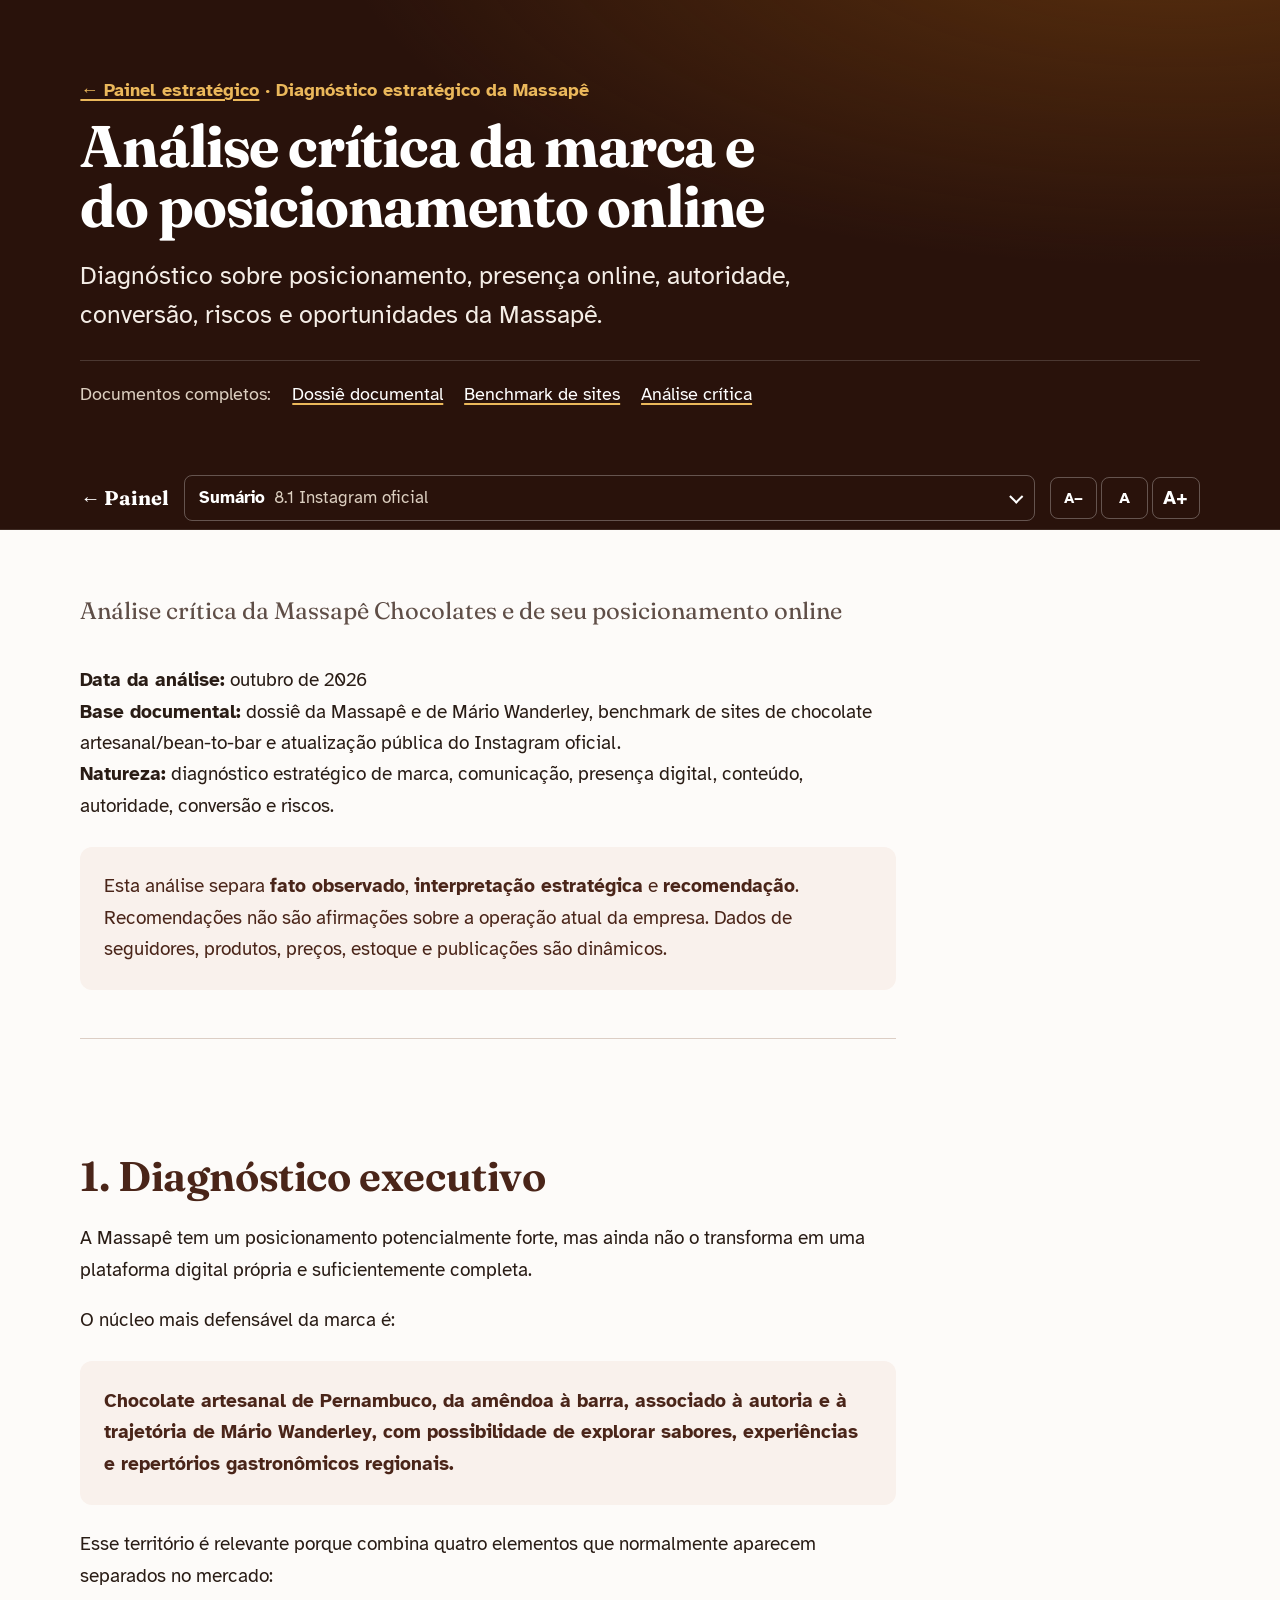
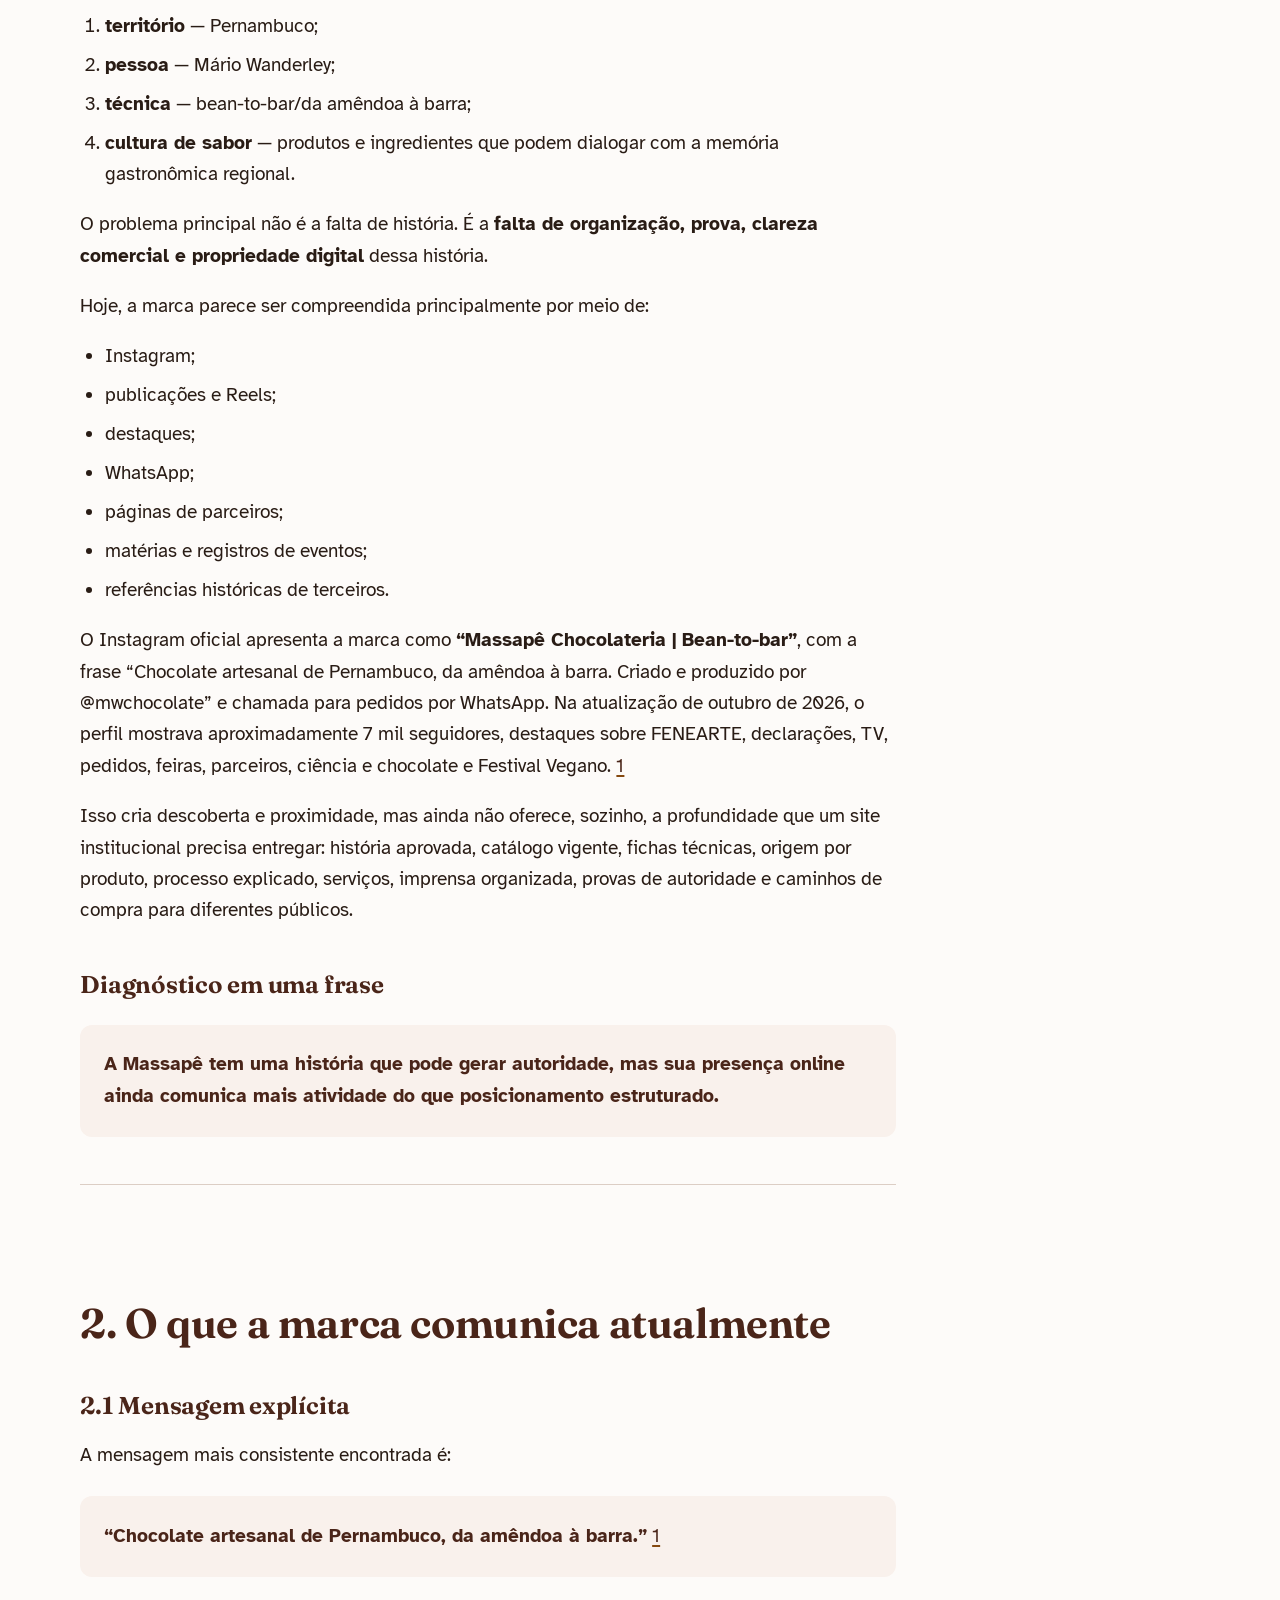
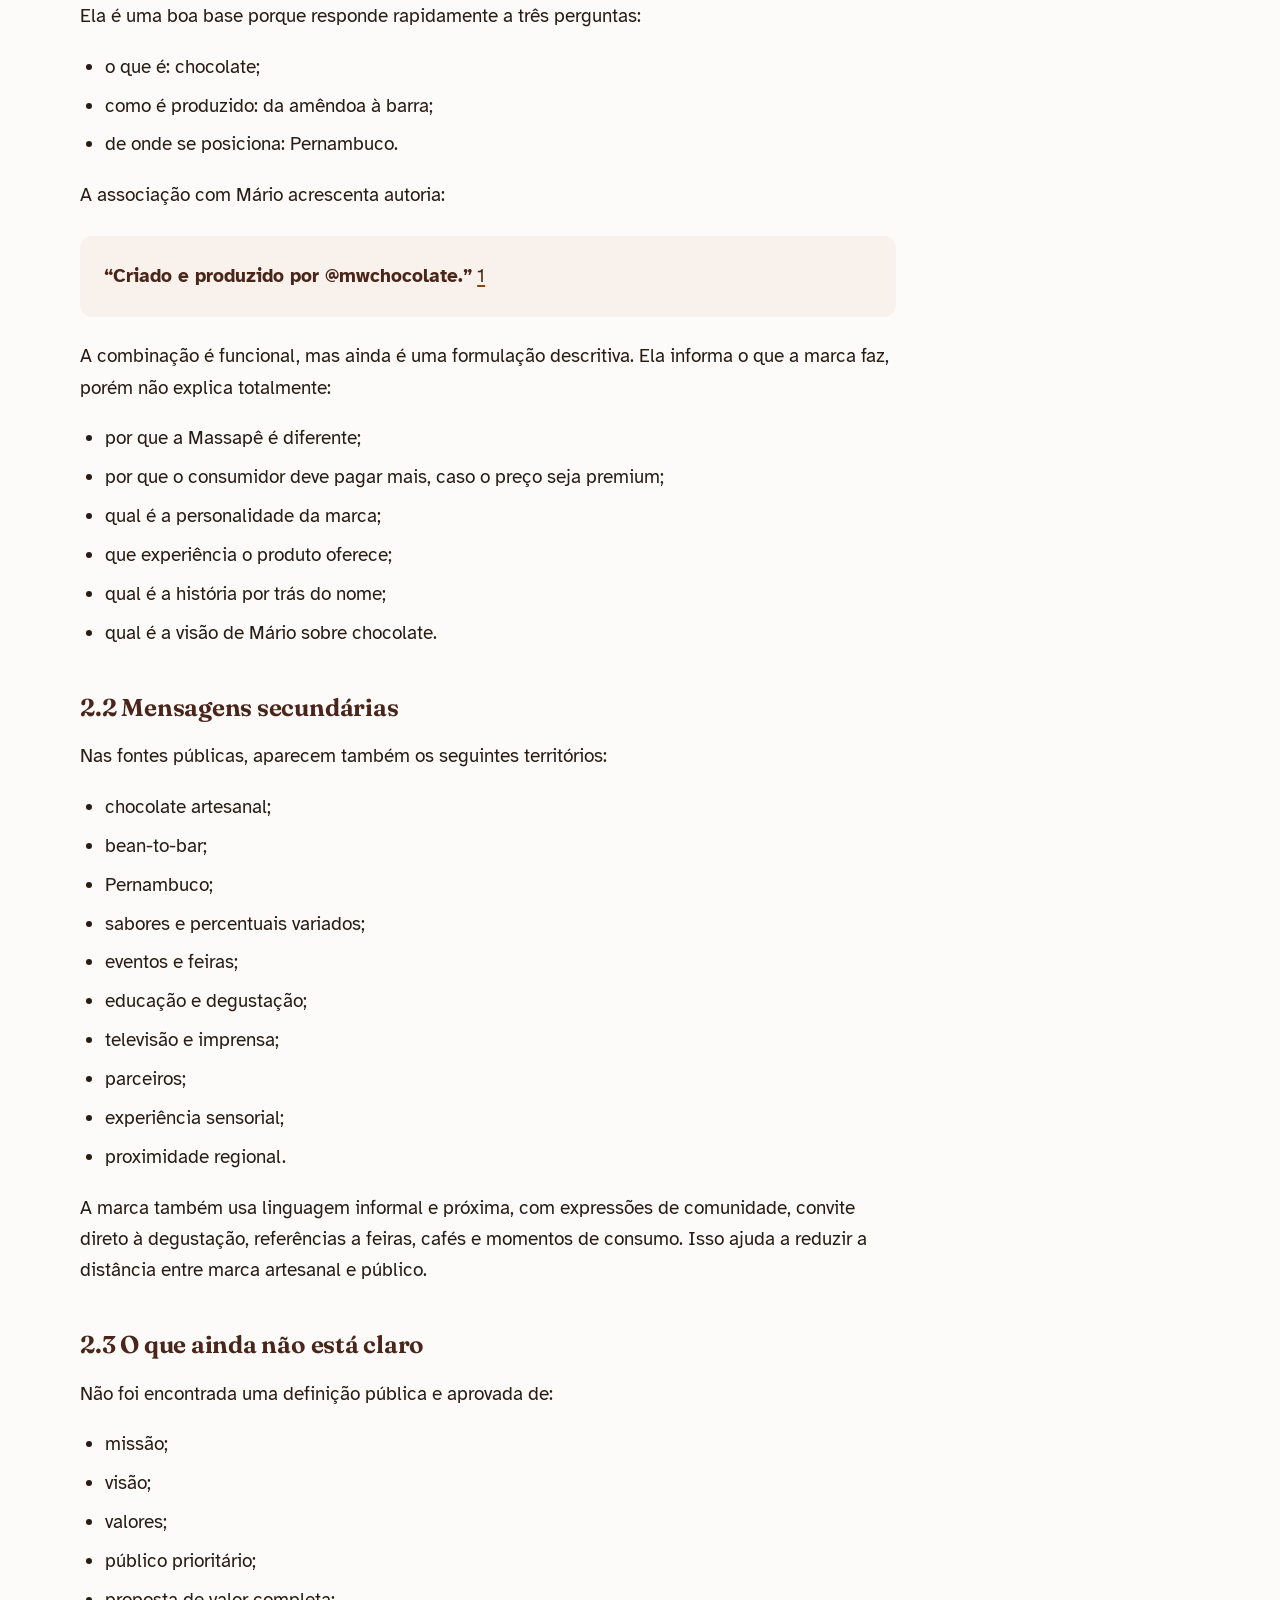
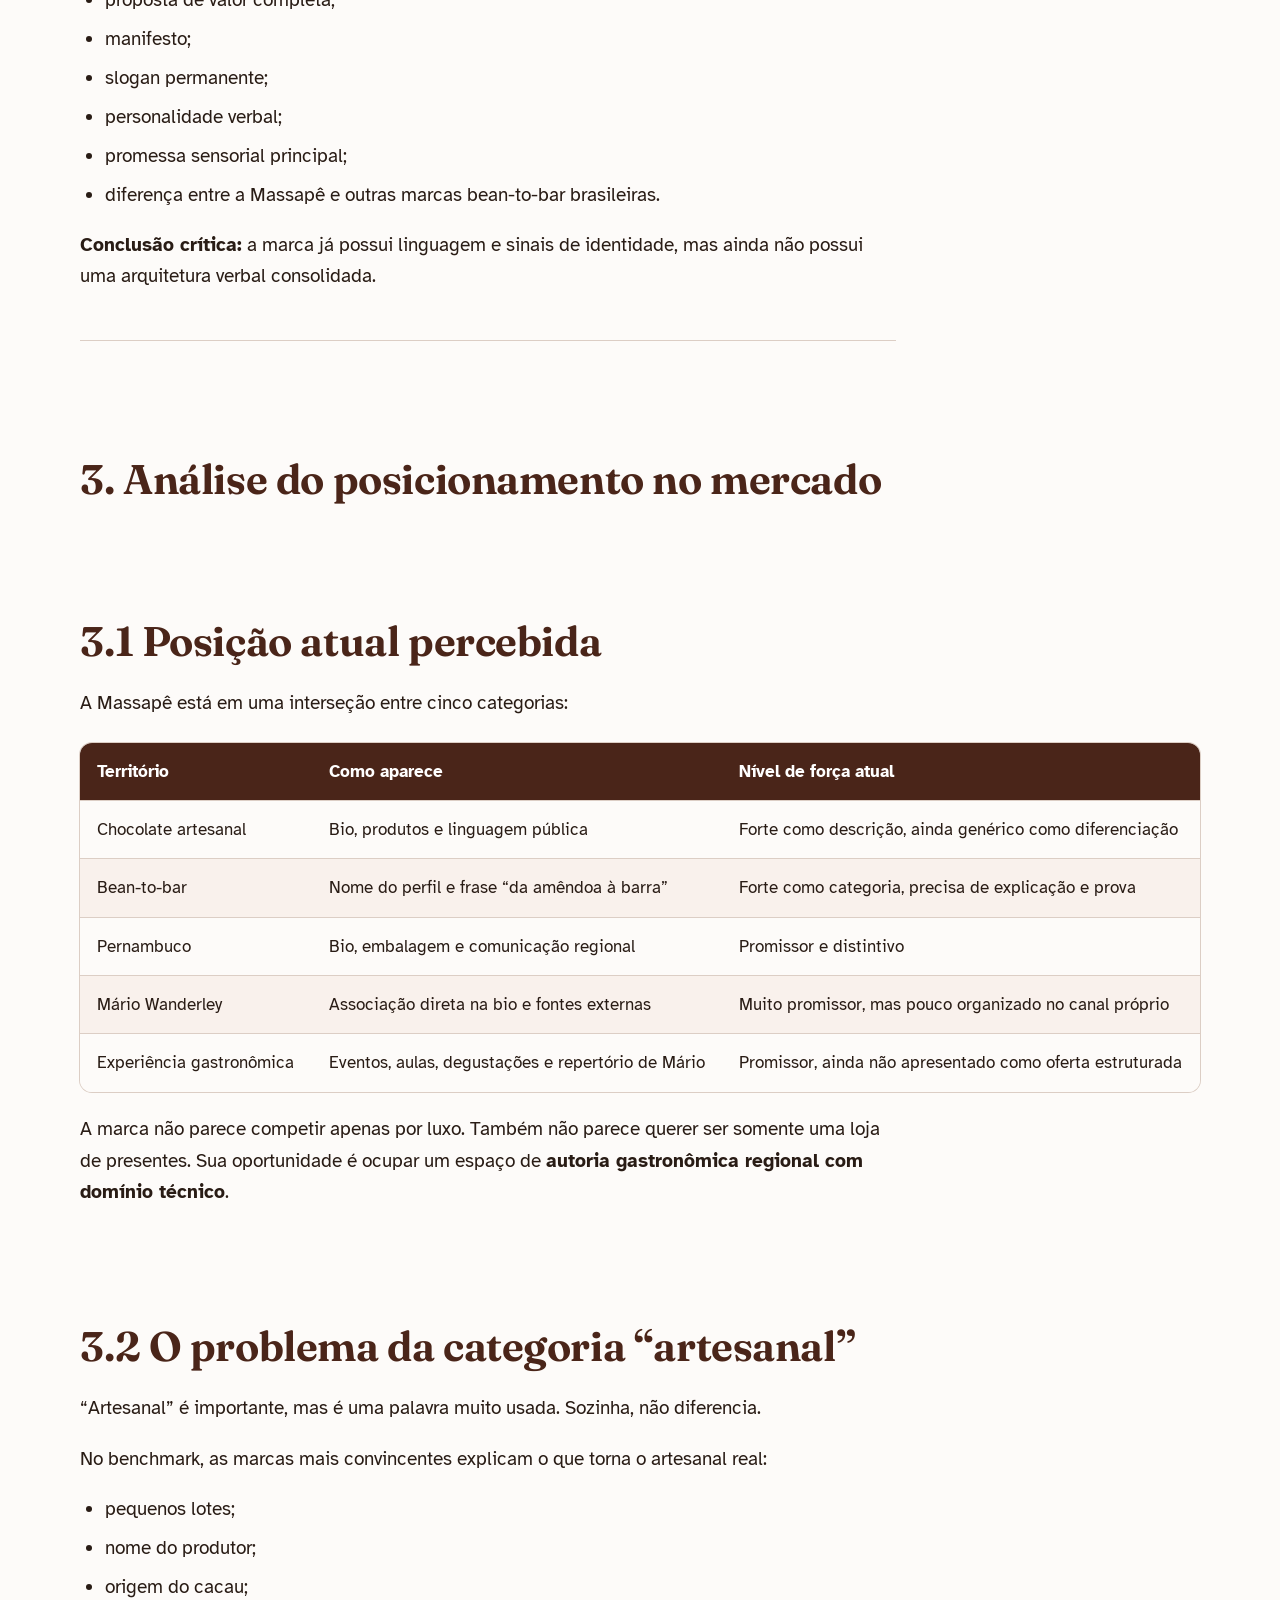
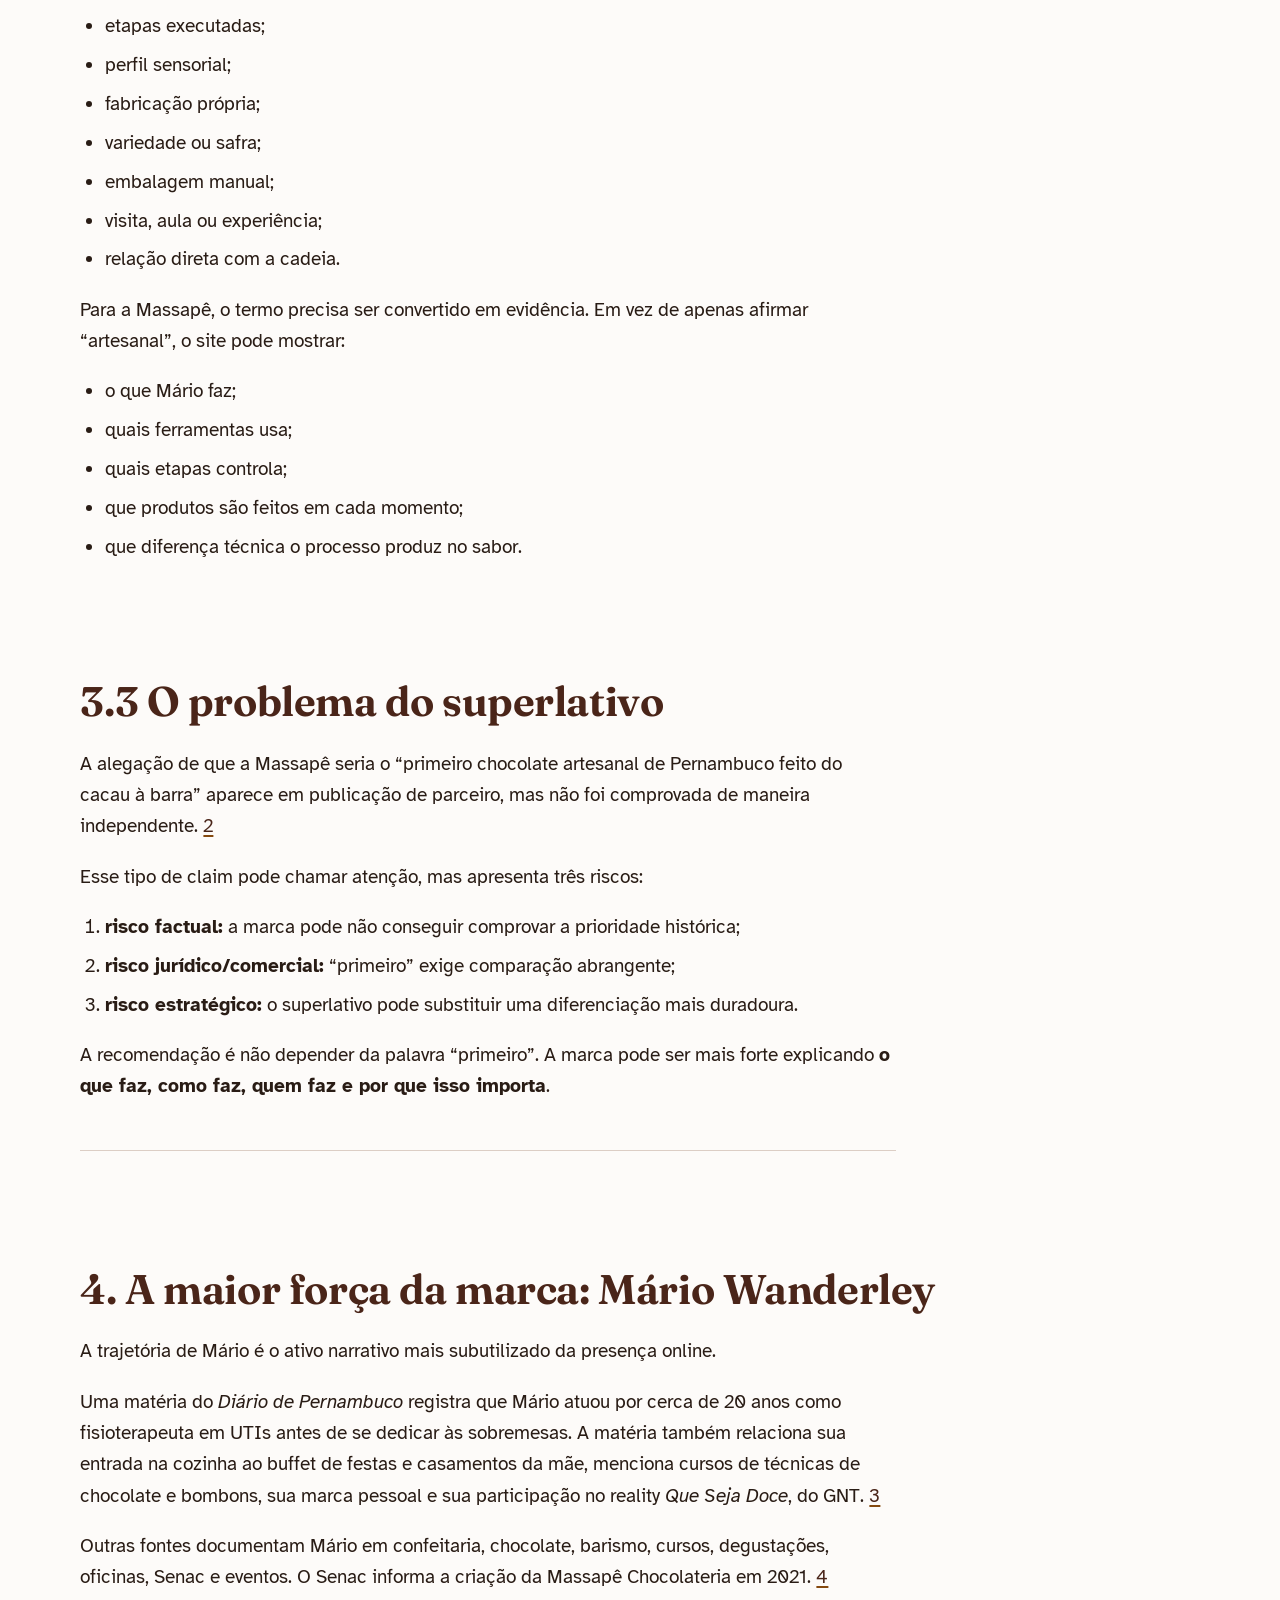
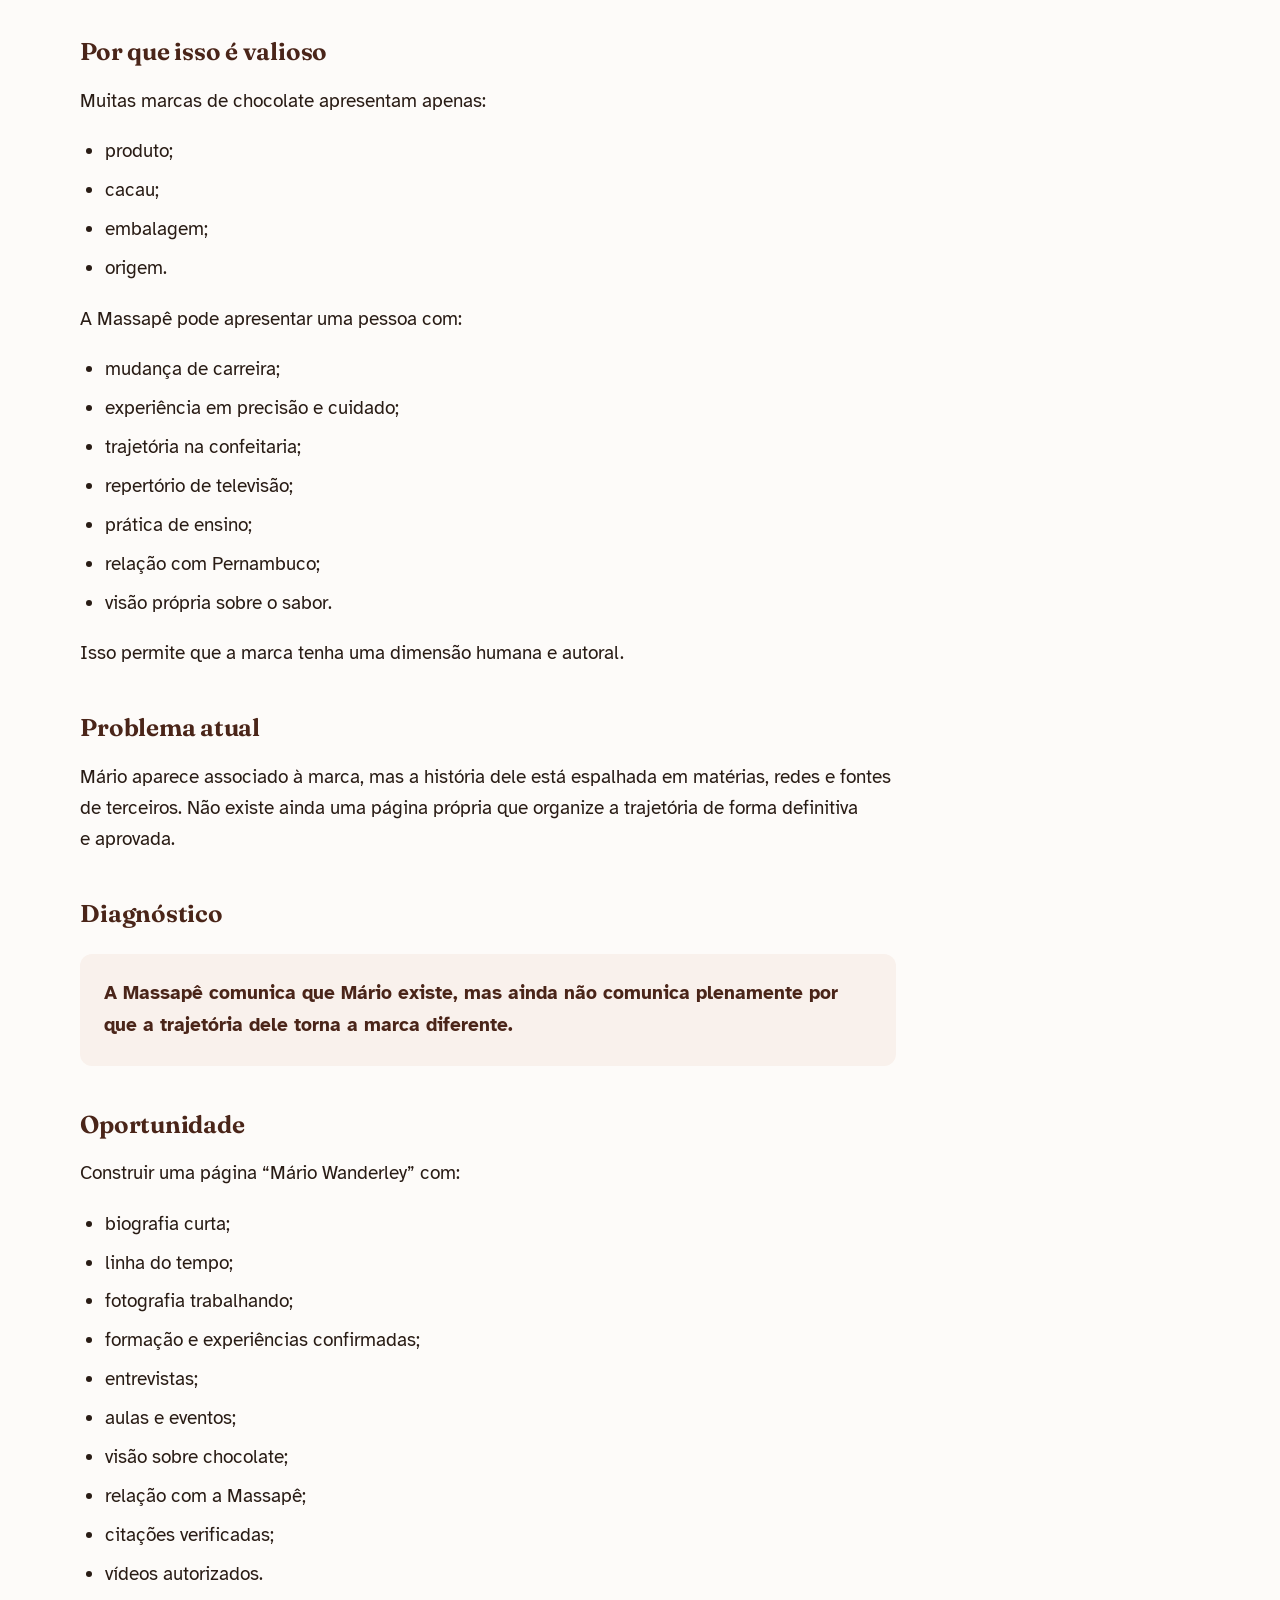
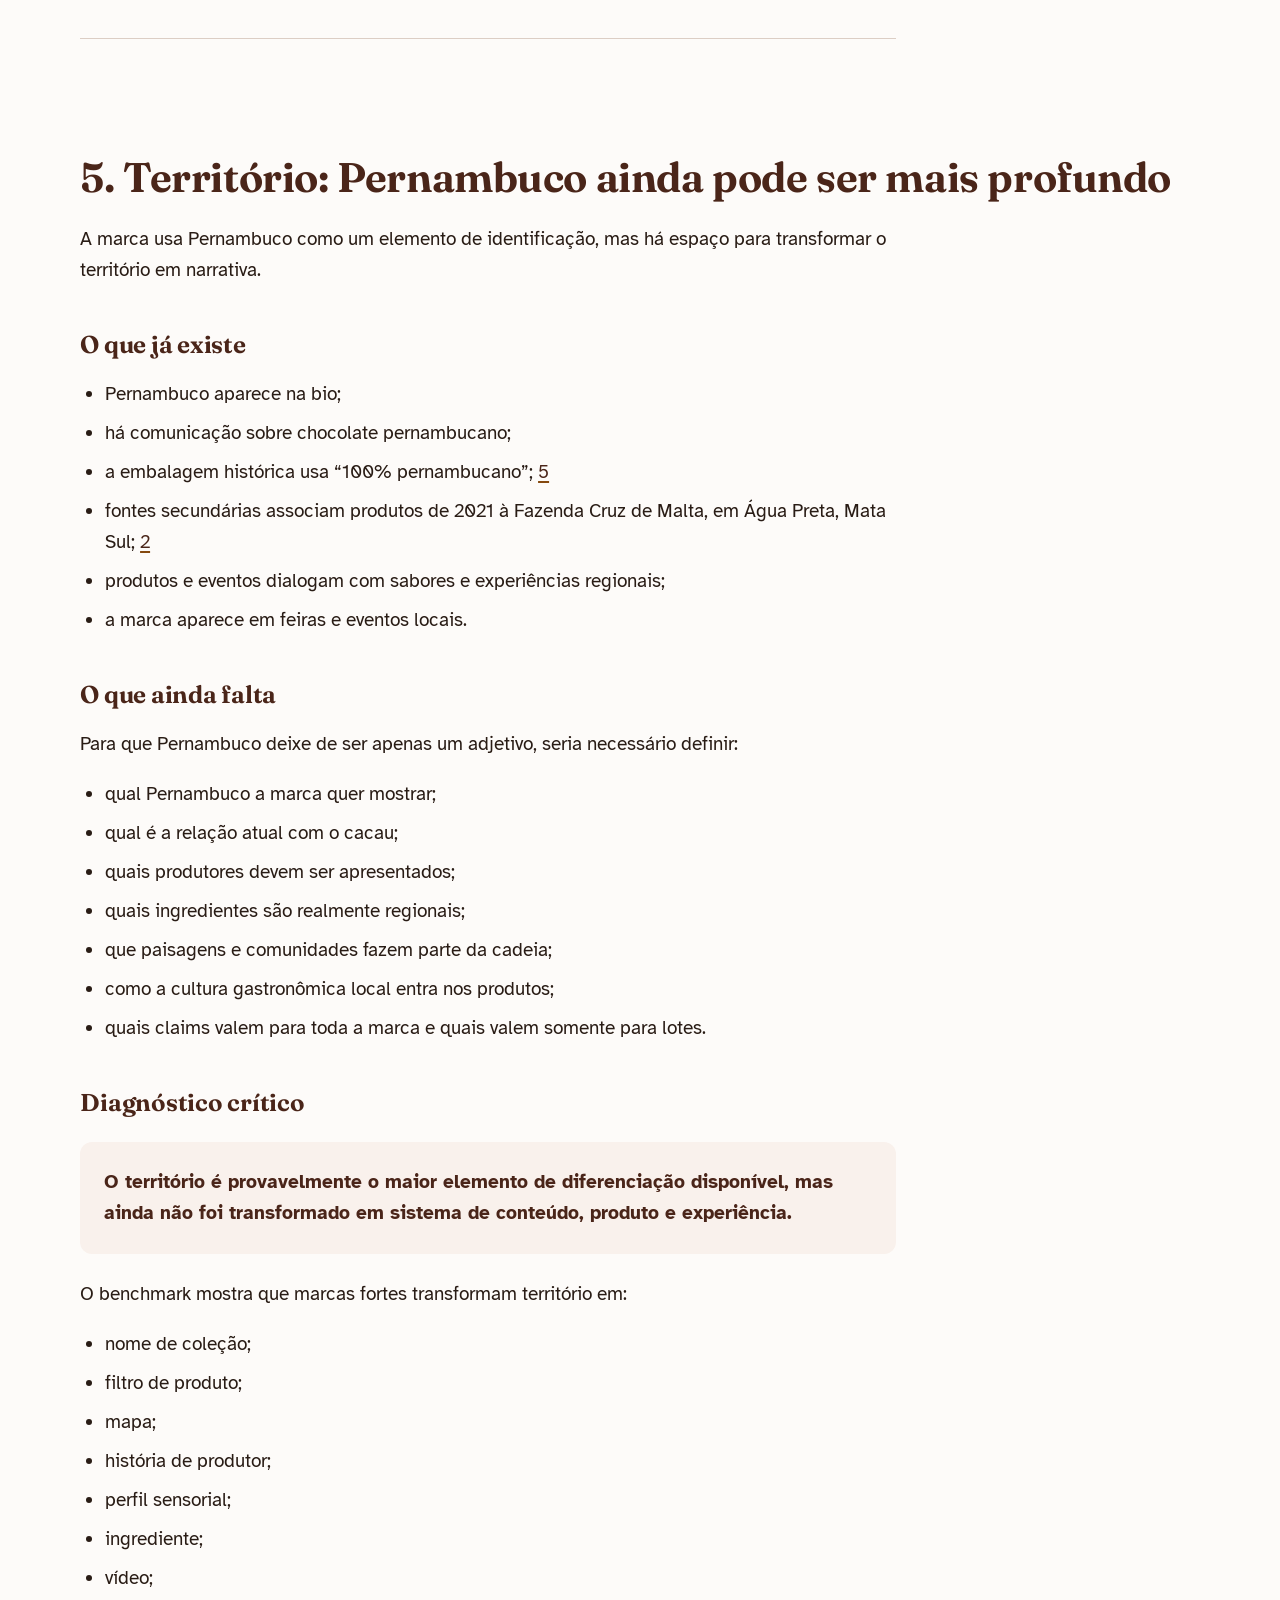
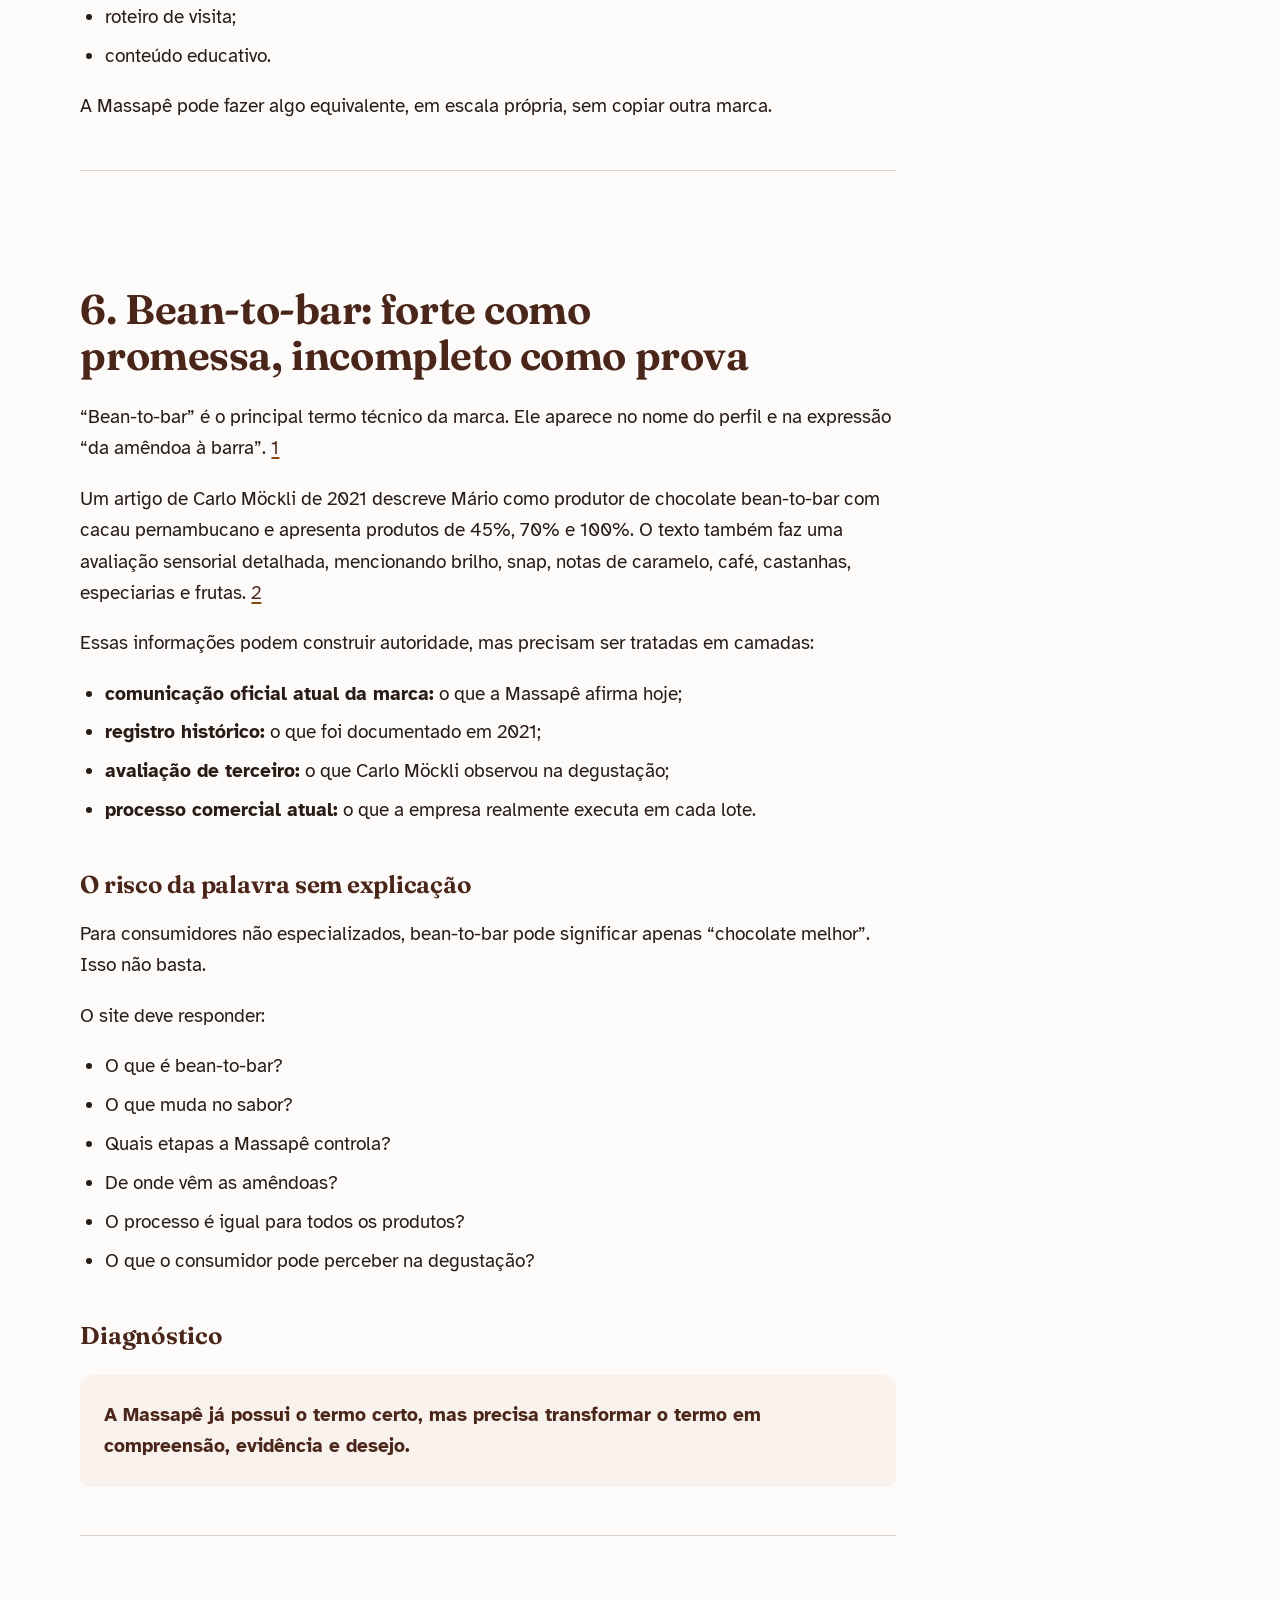
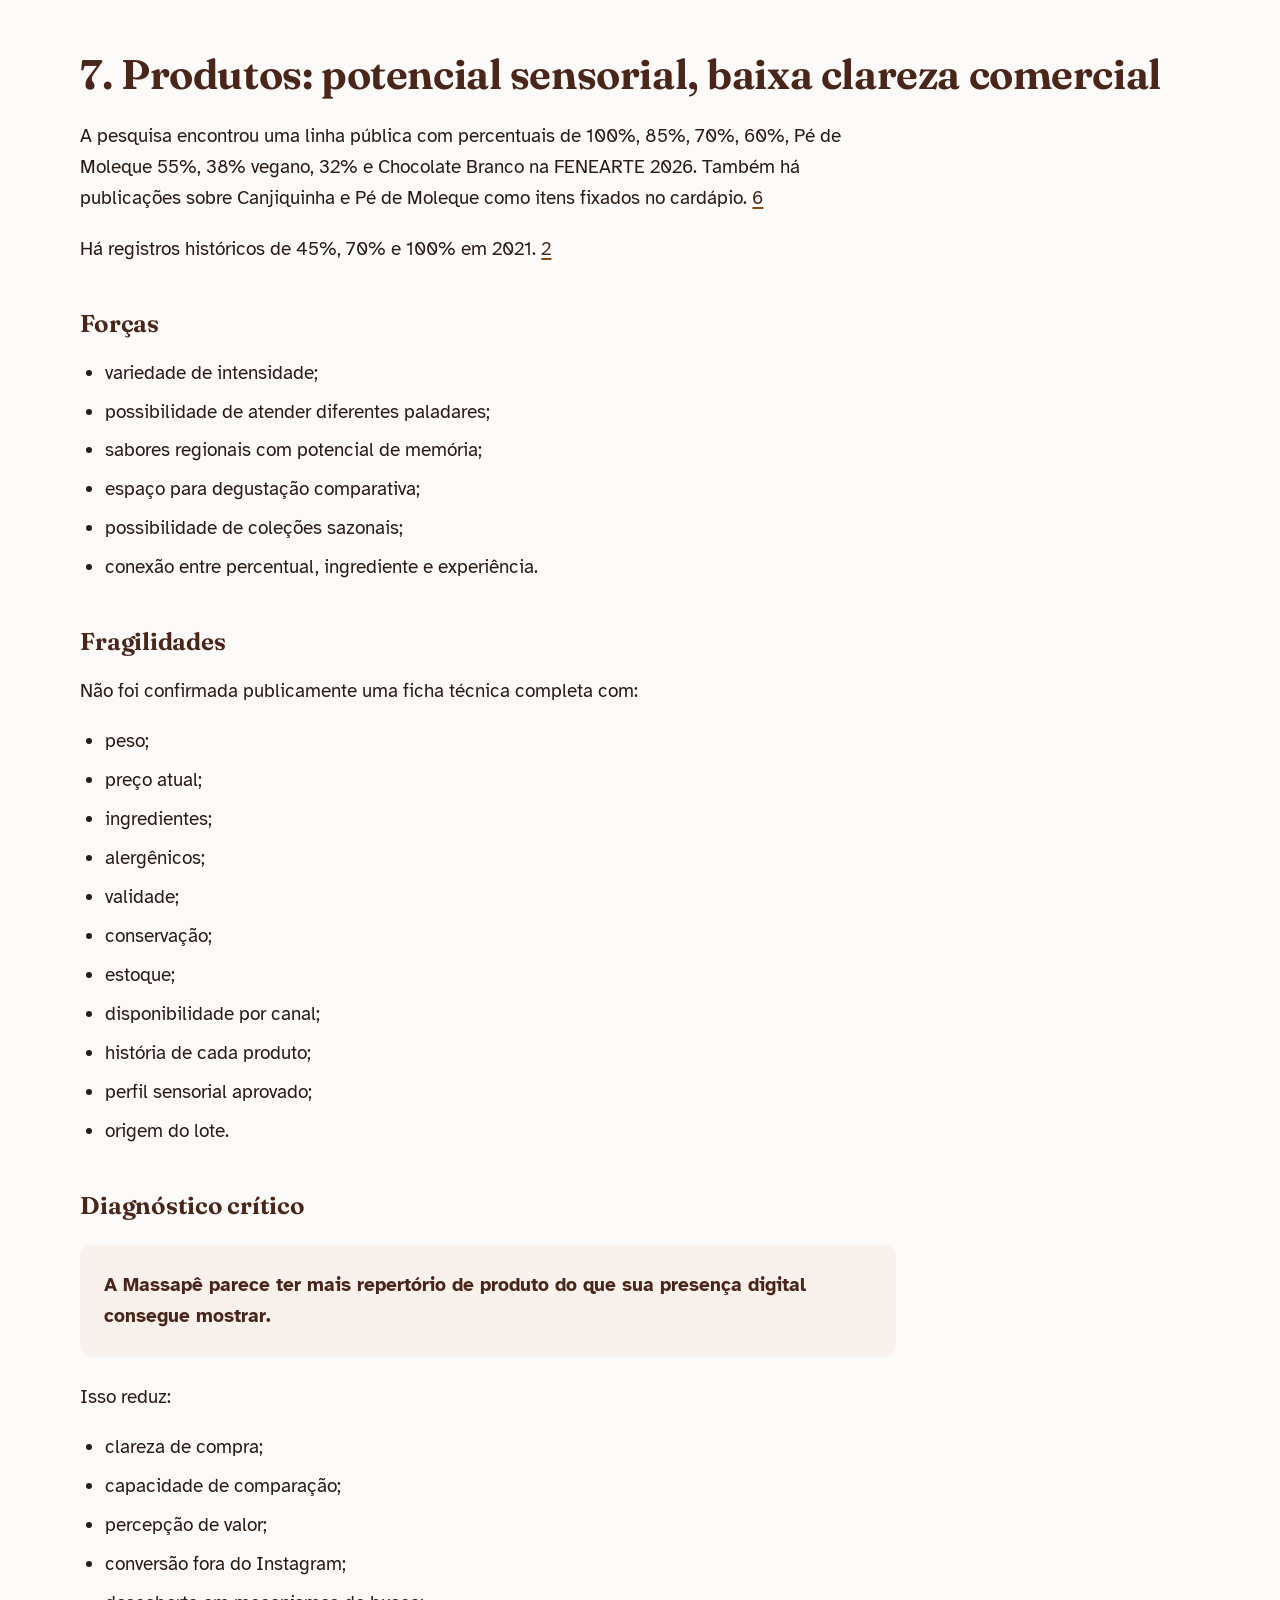
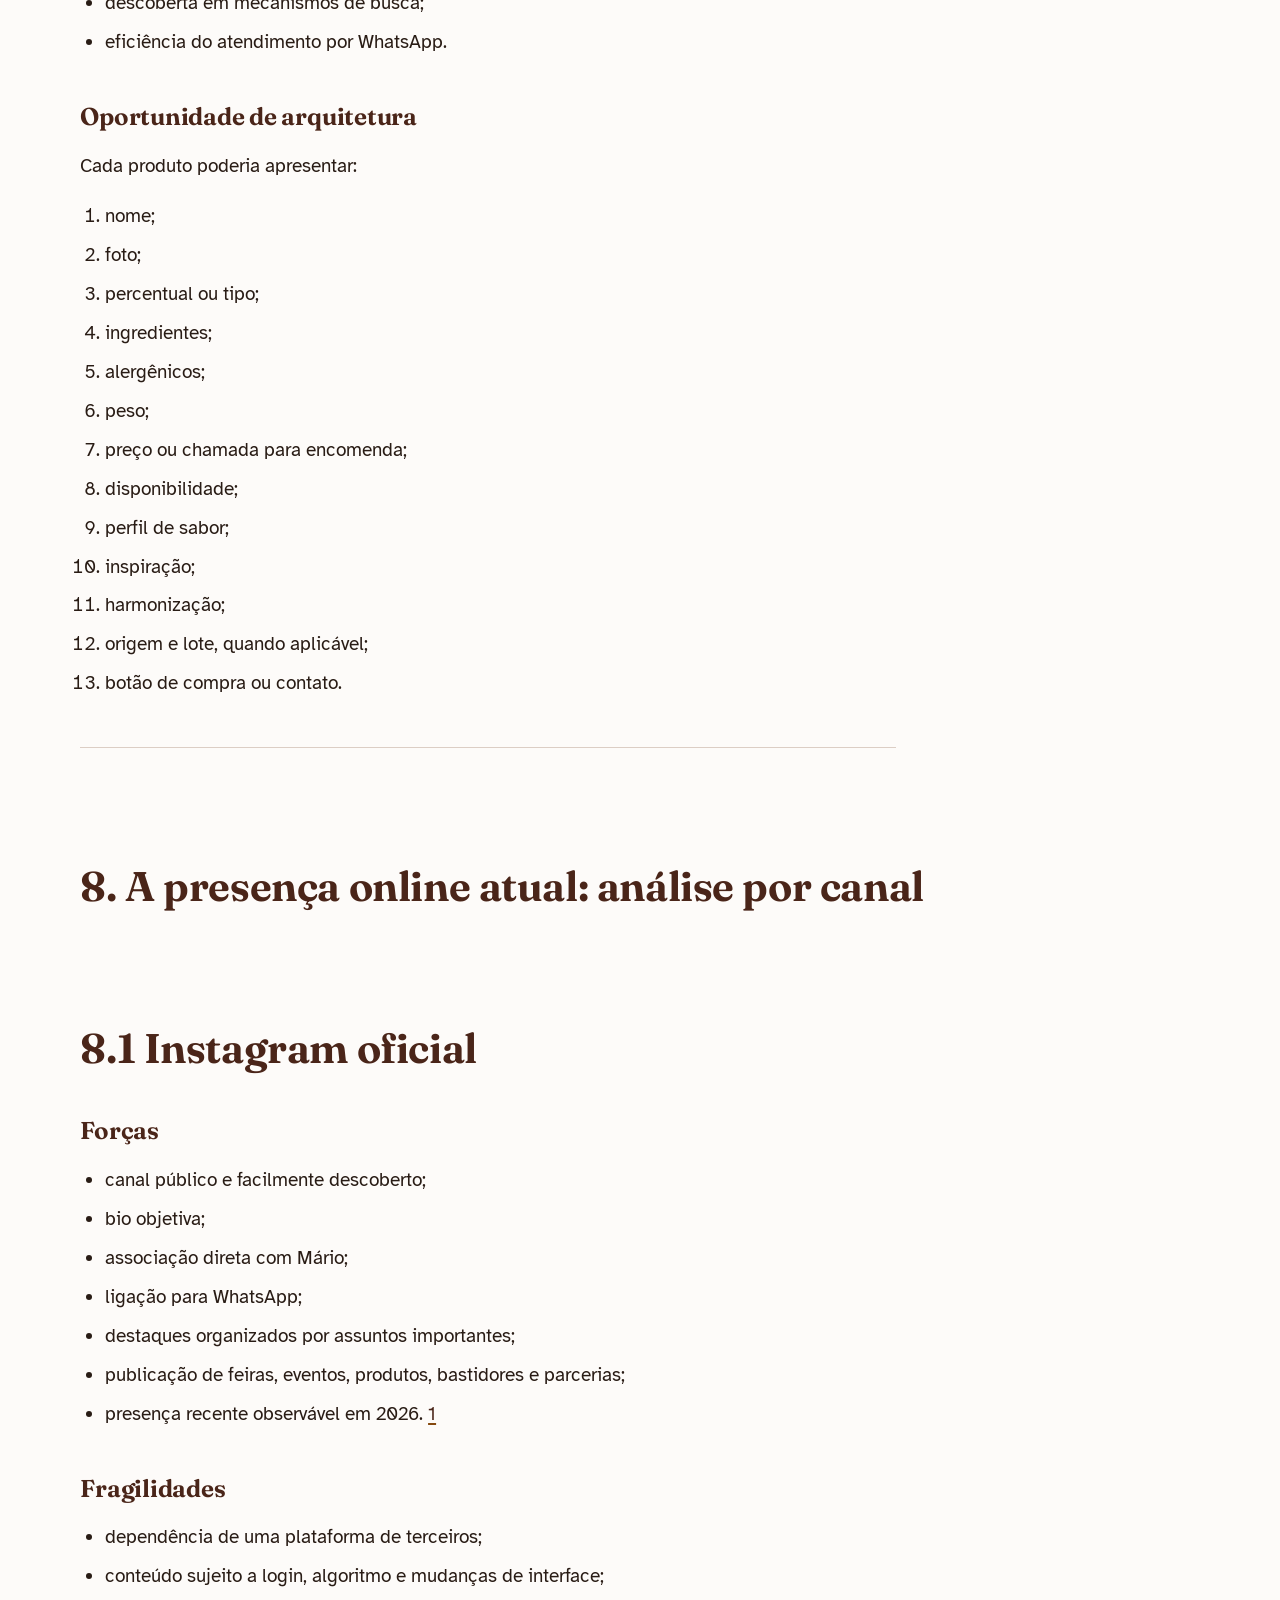
==== commit ca3c31e9: "Redesign do painel: navegação corrigida, texto ajustável, novo visual e animações discretas - CSS e " ====
--- a/analise-critica-massape-posicionamento-online.html
+++ b/analise-critica-massape-posicionamento-online.html
@@ -1,86 +1,87 @@
 <!doctype html>
 <html lang="pt-BR">
-<head><meta charset="utf-8"><meta name="viewport" content="width=device-width, initial-scale=1"><title>Análise crítica da Massapê — posicionamento online</title><style>
-  :root{
-    --ink:#1f1b18; --muted:#5c514a; --paper:#fffdf8; --cream:#f5ead9;
-    --cocoa:#4c261b; --cocoa-2:#6d3928; --gold:#d59b37; --green:#285c4b;
-    --blue:#154c69; --line:#d9c9b5; --danger:#8c2f39; --shadow:0 5px 18px rgba(54,33,20,.12);
-    --base:19px;
-  }
-  *{box-sizing:border-box}
-  html{scroll-behavior:smooth}
-  body{margin:0;background:var(--paper);color:var(--ink);font-family:Arial,Helvetica,sans-serif;font-size:var(--base);line-height:1.65}
-  a{color:#075b85;text-decoration-thickness:2px;text-underline-offset:3px}
-  a:focus,button:focus{outline:4px solid #f2b632;outline-offset:3px}
-  .skip{position:absolute;left:-999px;top:8px;background:#fff;color:#000;padding:10px;z-index:10}.skip:focus{left:8px}
-  header{background:linear-gradient(135deg,var(--cocoa),#2b1813);color:#fff;padding:38px 20px 34px;border-bottom:8px solid var(--gold)}
-  .wrap{max-width:1180px;margin:0 auto;padding:0 24px}
-  .eyebrow{font-weight:700;letter-spacing:.08em;text-transform:uppercase;color:#f4c968;font-size:.9em}
-  h1{font-size:clamp(2.25rem,5vw,4.2rem);line-height:1.05;margin:12px 0 18px;max-width:950px}
-  h2{font-size:clamp(1.75rem,3vw,2.55rem);line-height:1.15;color:var(--cocoa);margin:0 0 18px}
-  h3{font-size:1.45rem;line-height:1.2;color:var(--cocoa-2);margin:28px 0 10px}
-  h4{font-size:1.12rem;margin:18px 0 5px;color:var(--green)}
-  .lead{font-size:1.18em;max-width:900px}
-  .meta{display:flex;gap:12px;flex-wrap:wrap;margin-top:24px}
-  .pill{display:inline-block;border:2px solid rgba(255,255,255,.55);border-radius:999px;padding:5px 13px;font-weight:700}
-  .tools{background:#2e1a14;color:#fff;padding:12px 0;position:sticky;top:0;z-index:5;border-bottom:1px solid #68462f}
-  .tools .wrap{display:flex;align-items:center;justify-content:space-between;gap:14px;flex-wrap:wrap}
-  .tools a{color:#fff}
-  button{border:2px solid #fff;background:var(--gold);color:#21150e;border-radius:8px;padding:8px 12px;font-weight:700;font-size:1rem;cursor:pointer}
-  nav{background:var(--cream);border-bottom:1px solid var(--line)}
-  nav .wrap{display:flex;gap:9px;flex-wrap:wrap;padding-top:14px;padding-bottom:14px}
-  nav a{font-weight:700;padding:7px 10px;border-radius:6px;color:var(--cocoa)}
-  nav a:hover{background:#fff}
-  main{padding:32px 0 60px}
-  section{scroll-margin-top:75px;margin:0 0 44px}
-  .intro{background:#fff8e9;border-left:8px solid var(--gold);padding:22px 24px;border-radius:8px;box-shadow:var(--shadow);margin-bottom:25px}
-  .grid{display:grid;grid-template-columns:repeat(auto-fit,minmax(270px,1fr));gap:18px}
-  .card{background:#fff;border:1px solid var(--line);border-radius:10px;padding:20px;box-shadow:var(--shadow)}
-  .card p:last-child{margin-bottom:0}
-  .card strong{color:var(--cocoa)}
-  .fact{border-left:7px solid var(--green);background:#edf7f1;padding:15px 18px;border-radius:7px;margin:15px 0}
-  .analysis{border-left:7px solid var(--blue);background:#eef6fb;padding:15px 18px;border-radius:7px;margin:15px 0}
-  .pending{border-left:7px solid var(--danger);background:#fff0f1;padding:15px 18px;border-radius:7px;margin:15px 0}
-  .label{font-size:.84em;font-weight:800;letter-spacing:.03em;text-transform:uppercase;display:block;margin-bottom:3px}
-  .flow{display:flex;align-items:stretch;gap:10px;flex-wrap:wrap;margin:20px 0}
-  .flow .step{flex:1 1 145px;background:var(--cocoa);color:#fff;padding:16px;border-radius:9px;text-align:center;font-weight:700;display:flex;align-items:center;justify-content:center;min-height:78px}
-  .arrow{align-self:center;font-size:2rem;color:var(--gold);font-weight:900}
-  table{width:100%;border-collapse:collapse;background:#fff;font-size:1em;margin:15px 0;min-width:680px}
-  .table-wrap{overflow-x:auto;border:1px solid var(--line);border-radius:8px;box-shadow:var(--shadow)}
-  th,td{border:1px solid var(--line);padding:13px;text-align:left;vertical-align:top}
-  th{background:var(--cocoa);color:#fff}
-  tr:nth-child(even){background:#fff8ef}
-  ul,ol{padding-left:1.35em}
-  li{margin:7px 0}
-  .big-number{font-size:2.4rem;color:var(--cocoa);font-weight:800;display:block;line-height:1}
-  .quote{font-size:1.25em;font-weight:700;color:var(--cocoa);border-left:5px solid var(--gold);padding:12px 18px;margin:20px 0;background:#fff8e9}
-  details{background:#fff;border:1px solid var(--line);border-radius:8px;margin:10px 0;box-shadow:var(--shadow)}
-  summary{cursor:pointer;font-weight:800;font-size:1.08em;padding:16px}
-  details > div{padding:0 18px 16px}
-  .legend{display:flex;gap:12px;flex-wrap:wrap;margin:12px 0}.legend span{padding:6px 10px;border-radius:6px;font-weight:700}.l-fact{background:#edf7f1;color:#164936}.l-analysis{background:#eef6fb;color:#154c69}.l-pending{background:#fff0f1;color:#8c2f39}
-  .source-list li{margin-bottom:8px}
-  footer{background:var(--cocoa);color:#fff;padding:30px 0 45px} footer a{color:#f9d27b}
-  .small{font-size:.92em;color:var(--muted)}
-  @media (max-width:700px){body{font-size:18px}.wrap{padding-left:18px;padding-right:18px}.tools{position:static}.arrow{display:none}.flow .step{flex-basis:100%}table{font-size:.98em}}
-  @media print{.tools,nav{display:none}body{font-size:14pt}header{color:#000;background:#fff;border:1px solid #000}.card,.intro{box-shadow:none}}
+<head>
+<meta charset="utf-8">
+<meta name="viewport" content="width=device-width, initial-scale=1">
+<title>Análise crítica da Massapê — posicionamento online</title>
+<meta name="description" content="Diagnóstico sobre posicionamento, presença online, autoridade, conversão, riscos e oportunidades da Massapê.">
+<meta name="theme-color" content="#2b1813">
+<link rel="icon" href="data:image/svg+xml,%3Csvg xmlns='http://www.w3.org/2000/svg' viewBox='0 0 32 32'%3E%3Crect width='32' height='32' rx='7' fill='%232b1813'/%3E%3Ctext x='16' y='23' font-family='Georgia,serif' font-size='20' font-weight='700' text-anchor='middle' fill='%23f0bf5a'%3EM%3C/text%3E%3C/svg%3E">
+<script>try{var s=localStorage.getItem('massape-scale');if(s)document.documentElement.style.setProperty('--scale',s)}catch(e){}</script>
+<link rel="preconnect" href="https://fonts.googleapis.com">
+<link rel="preconnect" href="https://fonts.gstatic.com" crossorigin>
+<link rel="stylesheet" href="https://fonts.googleapis.com/css2?family=Atkinson+Hyperlegible:ital,wght@0,400;0,700;1,400&family=Fraunces:ital,opsz,wght@0,9..144,500..700;1,9..144,500&display=swap">
+<link rel="stylesheet" href="assets/site.css">
+<script src="assets/site.js" defer></script>
+</head>
+<body>
+<a class="skip" href="#conteudo">Pular para o conteúdo principal</a>
 
-  .doc-header{background:linear-gradient(135deg,var(--cocoa),#2b1813);color:#fff;padding:28px 0;border-bottom:8px solid var(--gold)}
-  .doc-header h1{font-size:clamp(2rem,4vw,3.4rem);margin-bottom:8px}
-  .doc-main{padding:32px 0 65px}
-  .doc-content{background:#fff;border:1px solid var(--line);border-radius:10px;padding:clamp(22px,4vw,52px);box-shadow:var(--shadow)}
-  .doc-content h1{color:var(--cocoa);font-size:clamp(2rem,4vw,3.2rem);line-height:1.12}
-  .doc-content h2{border-bottom:3px solid var(--gold);padding-bottom:8px;margin-top:38px}
-  .doc-content h3{margin-top:28px}
-  .doc-content blockquote{border-left:7px solid var(--gold);background:#fff8e9;padding:14px 20px;margin:20px 0;color:var(--cocoa);font-weight:700}
-  .doc-content code{background:#f2eadf;padding:2px 5px;border-radius:4px}
-  .doc-content pre{overflow:auto;background:#2b211c;color:#fff;padding:16px;border-radius:7px}
-  .doc-content table{min-width:680px}
-  .back{display:inline-block;margin-top:10px;color:#fff;font-weight:700}
-</style></head>
-<body><a class="skip" href="#conteudo">Pular para o conteúdo principal</a>
-<header class="doc-header"><div class="wrap"><div class="eyebrow">Diagnóstico estratégico da Massapê</div><h1>Análise crítica da marca e do posicionamento online</h1><a class="back" href="index.html">← Voltar ao painel principal</a></div></header>
-<nav aria-label="Navegação principal"><div class="wrap"><a href="index.html">Painel principal</a><a href="#conteudo">Ir para o conteúdo</a></div></nav>
-<main id="conteudo" class="doc-main"><div class="wrap"><article class="doc-content"><h1 id="analise-critica-da-massape-chocolates-e-de-seu-posicionamento-online">Análise crítica da Massapê Chocolates e de seu posicionamento online</h1>
+<header class="hero doc">
+  <div class="wrap">
+    <p class="hero-kicker"><a class="back" href="index.html">← Painel estratégico</a> · Diagnóstico estratégico da Massapê</p>
+    <h1>Análise crítica da marca e do posicionamento online</h1>
+    <p class="lead">Diagnóstico sobre posicionamento, presença online, autoridade, conversão, riscos e oportunidades da Massapê.</p>
+    <nav class="hero-docs" aria-label="Documentos completos">
+      <span>Documentos completos:</span>
+      <a href="dossie-massape-mario-wanderley.html">Dossiê documental</a> <a href="benchmark-sites-chocolate-massape-mario-wanderley.html">Benchmark de sites</a> <a href="analise-critica-massape-posicionamento-online.html" aria-current="page">Análise crítica</a>
+    </nav>
+  </div>
+</header>
+
+<div class="bar">
+  <div class="wrap">
+    <a class="bar-brand" href="index.html" aria-label="Voltar ao painel estratégico">← Painel</a>
+    <details class="toc">
+      <summary><span>Sumário</span><span class="toc-current"></span></summary>
+      <nav class="toc-panel" data-spy aria-label="Sumário do documento"><ol>
+<li><a href="#1-diagnostico-executivo">1. Diagnóstico executivo</a></li>
+<li><a href="#2-o-que-a-marca-comunica-atualmente">2. O que a marca comunica atualmente</a></li>
+<li><a href="#3-analise-do-posicionamento-no-mercado">3. Análise do posicionamento no mercado</a></li>
+<li><a href="#31-posicao-atual-percebida">3.1 Posição atual percebida</a></li>
+<li><a href="#32-o-problema-da-categoria-artesanal">3.2 O problema da categoria “artesanal”</a></li>
+<li><a href="#33-o-problema-do-superlativo">3.3 O problema do superlativo</a></li>
+<li><a href="#4-a-maior-forca-da-marca-mario-wanderley">4. A maior força da marca: Mário Wanderley</a></li>
+<li><a href="#5-territorio-pernambuco-ainda-pode-ser-mais-profundo">5. Território: Pernambuco ainda pode ser mais profundo</a></li>
+<li><a href="#6-bean-to-bar-forte-como-promessa-incompleto-como-prova">6. Bean-to-bar: forte como promessa, incompleto como prova</a></li>
+<li><a href="#7-produtos-potencial-sensorial-baixa-clareza-comercial">7. Produtos: potencial sensorial, baixa clareza comercial</a></li>
+<li><a href="#8-a-presenca-online-atual-analise-por-canal">8. A presença online atual: análise por canal</a></li>
+<li><a href="#81-instagram-oficial">8.1 Instagram oficial</a></li>
+<li><a href="#82-whatsapp">8.2 WhatsApp</a></li>
+<li><a href="#83-mario-e-canais-pessoais">8.3 Mário e canais pessoais</a></li>
+<li><a href="#84-imprensa-e-terceiros">8.4 Imprensa e terceiros</a></li>
+<li><a href="#85-site-proprio">8.5 Site próprio</a></li>
+<li><a href="#9-conteudo-presenca-ativa-mas-nao-necessariamente-sistema-editorial">9. Conteúdo: presença ativa, mas não necessariamente sistema editorial</a></li>
+<li><a href="#10-autoridade-existe-mas-esta-subaproveitada">10. Autoridade: existe, mas está subaproveitada</a></li>
+<li><a href="#11-imagem-e-identidade-visual">11. Imagem e identidade visual</a></li>
+<li><a href="#12-experiencia-do-usuario-e-conversao">12. Experiência do usuário e conversão</a></li>
+<li><a href="#13-seo-e-descoberta-fora-das-redes">13. SEO e descoberta fora das redes</a></li>
+<li><a href="#14-analise-critica-do-modelo-de-negocio-percebido-online">14. Análise crítica do modelo de negócio percebido online</a></li>
+<li><a href="#15-swot-critica">15. SWOT crítica</a></li>
+<li><a href="#16-nivel-de-maturidade-da-presenca-online">16. Nível de maturidade da presença online</a></li>
+<li><a href="#17-posicionamento-recomendado-formulacao-estrategica">17. Posicionamento recomendado — formulação estratégica</a></li>
+<li><a href="#18-prioridades-de-acao">18. Prioridades de ação</a></li>
+<li><a href="#prioridade-1-organizar-a-verdade-da-marca">Prioridade 1 — organizar a verdade da marca</a></li>
+<li><a href="#prioridade-2-criar-a-sede-digital">Prioridade 2 — criar a sede digital</a></li>
+<li><a href="#prioridade-3-transformar-produto-em-sistema">Prioridade 3 — transformar produto em sistema</a></li>
+<li><a href="#prioridade-4-transformar-mario-em-ativo-de-marca">Prioridade 4 — transformar Mário em ativo de marca</a></li>
+<li><a href="#prioridade-5-transformar-pernambuco-em-conteudo">Prioridade 5 — transformar Pernambuco em conteúdo</a></li>
+<li><a href="#prioridade-6-organizar-conversao-por-publico">Prioridade 6 — organizar conversão por público</a></li>
+<li><a href="#prioridade-7-construir-prova-continua">Prioridade 7 — construir prova contínua</a></li>
+<li><a href="#19-conclusao-critica">19. Conclusão crítica</a></li>
+<li><a href="#referencias">Referências</a></li>
+      </ol></nav>
+    </details>
+    <div class="textsize" role="group" aria-label="Tamanho do texto">
+      <button type="button" data-size="down" aria-label="Diminuir texto">A−</button>
+      <button type="button" data-size="reset" aria-label="Tamanho normal do texto">A</button>
+      <button type="button" data-size="up" aria-label="Aumentar texto">A+</button>
+    </div>
+    <p id="textsize-status" class="visually-hidden" aria-live="polite"></p>
+  </div>
+</div>
+
+<main id="conteudo"><div class="wrap"><article class="doc-content"><p class="doc-fulltitle">Análise crítica da Massapê Chocolates e de seu posicionamento online</p>
 <p><strong>Data da análise:</strong> outubro de 2026<br />
 <strong>Base documental:</strong> dossiê da Massapê e de Mário Wanderley, benchmark de sites de chocolate artesanal/bean-to-bar e atualização pública do Instagram oficial.<br />
 <strong>Natureza:</strong> diagnóstico estratégico de marca, comunicação, presença digital, conteúdo, autoridade, conversão e riscos.</p>
@@ -178,7 +179,7 @@
 <h2 id="3-analise-do-posicionamento-no-mercado">3. Análise do posicionamento no mercado</h2>
 <h2 id="31-posicao-atual-percebida">3.1 Posição atual percebida</h2>
 <p>A Massapê está em uma interseção entre cinco categorias:</p>
-<table>
+<div class="table-wrap" role="region" aria-label="Tabela" tabindex="0"><table>
 <thead>
 <tr>
 <th>Território</th>
@@ -213,7 +214,7 @@
 <td>Promissor, ainda não apresentado como oferta estruturada</td>
 </tr>
 </tbody>
-</table>
+</table></div>
 <p>A marca não parece competir apenas por luxo. Também não parece querer ser somente uma loja de presentes. Sua oportunidade é ocupar um espaço de <strong>autoria gastronômica regional com domínio técnico</strong>.</p>
 <h2 id="32-o-problema-da-categoria-artesanal">3.2 O problema da categoria “artesanal”</h2>
 <p>“Artesanal” é importante, mas é uma palavra muito usada. Sozinha, não diferencia.</p>
@@ -492,7 +493,7 @@
 <li>com qual chamada para ação.</li>
 </ul>
 <h3 id="pilares-editoriais-possiveis">Pilares editoriais possíveis</h3>
-<table>
+<div class="table-wrap" role="region" aria-label="Tabela" tabindex="0"><table>
 <thead>
 <tr>
 <th>Pilar</th>
@@ -537,7 +538,7 @@
 <td>matérias, vídeos, entrevistas, parceiros</td>
 </tr>
 </tbody>
-</table>
+</table></div>
 <h3 id="diagnostico_2">Diagnóstico</h3>
 <blockquote>
 <p><strong>A marca tem material para publicar, mas precisa transformar publicações isoladas em um sistema que acumula valor ao longo do tempo.</strong></p>
@@ -679,7 +680,7 @@
 <h2 id="14-analise-critica-do-modelo-de-negocio-percebido-online">14. Análise crítica do modelo de negócio percebido online</h2>
 <p>A presença pública sugere um negócio com várias frentes possíveis, mas elas não estão claramente separadas para o visitante.</p>
 <h3 id="frentes-identificadas">Frentes identificadas</h3>
-<table>
+<div class="table-wrap" role="region" aria-label="Tabela" tabindex="0"><table>
 <thead>
 <tr>
 <th>Área de negócio</th>
@@ -729,7 +730,7 @@
 <td>Falta página de provas e credenciais</td>
 </tr>
 </tbody>
-</table>
+</table></div>
 <h3 id="diagnostico_5">Diagnóstico</h3>
 <p>A Massapê pode ser mais do que uma marca de barras, mas o online ainda não deixa claro quais dessas frentes estão realmente abertas para negócio.</p>
 <p>O site precisa distinguir:</p>
@@ -798,7 +799,7 @@
 <hr />
 <h2 id="16-nivel-de-maturidade-da-presenca-online">16. Nível de maturidade da presença online</h2>
 <p>Uma avaliação qualitativa, sem nota, pode ser feita em quatro dimensões:</p>
-<table>
+<div class="table-wrap" role="region" aria-label="Tabela" tabindex="0"><table>
 <thead>
 <tr>
 <th>Dimensão</th>
@@ -843,7 +844,7 @@
 <td>Precisa de validação e documentação</td>
 </tr>
 </tbody>
-</table>
+</table></div>
 <h3 id="sintese">Síntese</h3>
 <blockquote>
 <p><strong>A Massapê está mais avançada em presença e atividade do que em infraestrutura de marca.</strong></p>
@@ -942,4 +943,12 @@
 </ol>
 <hr />
 <h2 id="referencias">Referências</h2></article></div></main>
-<footer><div class="wrap"><p>Documento de apoio estratégico. Verifique informações comerciais, direitos e claims antes da publicação oficial.</p><p><a href="index.html">Voltar ao painel principal</a></p></div></footer></body></html>+
+<footer>
+  <div class="wrap">
+    <p class="footer-note">Documento de apoio estratégico. Verifique informações comerciais, direitos e claims antes da publicação oficial.</p>
+    <p><a class="arrow-link" href="index.html">Voltar ao painel estratégico</a></p>
+  </div>
+</footer>
+</body>
+</html>
--- a/assets/site.css
+++ b/assets/site.css
@@ -0,0 +1,249 @@
+/* Massapê — painel estratégico · estilos compartilhados */
+:root{
+  /* Superfícies e texto (OKLCH, neutros tingidos para o cacau) */
+  --bg: oklch(0.988 0.003 55);
+  --surface: oklch(0.963 0.011 55);
+  --surface-2: oklch(0.938 0.017 58);
+  --line: oklch(0.86 0.02 55);
+  --ink: oklch(0.24 0.025 45);
+  --muted: oklch(0.44 0.025 45);
+
+  /* Marca */
+  --cocoa: oklch(0.31 0.06 38);
+  --cocoa-deep: oklch(0.215 0.04 38);
+  --caramel: oklch(0.47 0.105 58);
+  --gold: oklch(0.81 0.125 80);
+  --gold-soft: oklch(0.81 0.125 80 / 0.38);
+
+  /* Tipos de informação */
+  --fact-bg: oklch(0.955 0.03 160);  --fact-fg: oklch(0.37 0.08 160);
+  --insight-bg: oklch(0.955 0.025 240); --insight-fg: oklch(0.38 0.085 245);
+  --pending-bg: oklch(0.955 0.028 20); --pending-fg: oklch(0.43 0.13 22);
+
+  /* Tipografia */
+  --font-display: "Fraunces", Georgia, "Times New Roman", serif;
+  --font-body: "Atkinson Hyperlegible", Arial, Helvetica, sans-serif;
+  --measure: 68ch;
+
+  /* Movimento */
+  --ease-out: cubic-bezier(0.23, 1, 0.32, 1);
+
+  /* Camadas */
+  --z-sticky: 10;
+  --z-popover: 20;
+  --z-skip: 30;
+
+  --bar-h: 3.25rem;
+  --scale: 1;
+}
+
+*{box-sizing:border-box}
+html{font-size:calc(112.5% * var(--scale));scroll-behavior:smooth;-webkit-text-size-adjust:100%}
+@media (min-width:760px){html{font-size:calc(118.75% * var(--scale))}}
+@media (prefers-reduced-motion:reduce){html{scroll-behavior:auto}}
+
+body{margin:0;background:var(--bg);color:var(--ink);font-family:var(--font-body);font-size:1rem;line-height:1.65;overflow-x:hidden}
+img{max-width:100%;height:auto}
+
+h1,h2,h3{font-family:var(--font-display);font-optical-sizing:auto;text-wrap:balance;color:var(--cocoa);letter-spacing:-0.01em}
+h1{font-size:clamp(2.3rem,1.3rem + 3.6vw,4.25rem);line-height:1.02;font-weight:700;margin:0 0 .35em;letter-spacing:-0.02em}
+h2{font-size:clamp(1.6rem,1.1rem + 1.6vw,2.35rem);line-height:1.12;font-weight:650;margin:0 0 .55em}
+h3{font-size:1.28rem;line-height:1.22;font-weight:650;margin:1.6em 0 .45em}
+h4{font-size:1.04rem;margin:1.1em 0 .25em;color:var(--caramel)}
+p,li{text-wrap:pretty}
+strong{font-weight:700}
+
+a{color:var(--cocoa);text-decoration-color:var(--caramel);text-decoration-thickness:2px;text-underline-offset:3px}
+@media (hover:hover) and (pointer:fine){
+  a{transition:color 150ms var(--ease-out),text-decoration-color 150ms var(--ease-out)}
+  a:hover{color:var(--caramel)}
+}
+:focus-visible{outline:3px solid var(--gold);outline-offset:3px;border-radius:4px}
+
+.skip{position:absolute;left:-999px;top:.5rem;background:#fff;color:#000;padding:.6rem .9rem;z-index:var(--z-skip);border-radius:6px}
+.skip:focus{left:.5rem}
+.visually-hidden{position:absolute!important;width:1px;height:1px;overflow:hidden;clip:rect(0 0 0 0);white-space:nowrap}
+
+.wrap{max-width:1180px;margin:0 auto;padding:0 clamp(1rem,4vw,1.6rem)}
+
+/* ---------- Cabeçalho ---------- */
+.hero{
+  background:
+    radial-gradient(120% 140% at 92% -20%, oklch(0.47 0.105 58 / .55), transparent 55%),
+    var(--cocoa-deep);
+  color:oklch(0.97 0.01 70);
+  padding:clamp(2rem,6vw,4rem) 0 clamp(1.8rem,5vw,3rem);
+}
+.hero h1{color:#fff;max-width:16ch}
+.hero-kicker{margin:0 0 .6rem;color:var(--gold);font-weight:700;font-size:.95rem}
+.hero .lead{font-size:clamp(1.08rem,.95rem + .6vw,1.3rem);line-height:1.55;max-width:46ch;margin:0 0 1.1rem;color:oklch(0.95 0.012 70)}
+.hero-meta{margin:0;font-size:.92rem;color:oklch(0.86 0.025 70)}
+.hero-docs{margin:1.4rem 0 0;padding-top:1rem;border-top:1px solid oklch(1 0 0 / .16);font-size:.95rem;display:flex;flex-wrap:wrap;gap:.35rem 1.1rem;align-items:baseline}
+.hero-docs span{color:oklch(0.86 0.025 70)}
+.hero a{color:#fff;text-decoration-color:var(--gold)}
+@media (hover:hover) and (pointer:fine){.hero a:hover{color:var(--gold)}}
+.hero a.arrow-link::after,.arrow-link::after{content:" →";display:inline-block;transition:transform 150ms var(--ease-out)}
+@media (hover:hover) and (pointer:fine){.arrow-link:hover::after{transform:translateX(3px)}}
+
+/* ---------- Barra fixa ---------- */
+.bar{position:sticky;top:0;z-index:var(--z-sticky);background:var(--cocoa-deep);color:#fff;border-bottom:1px solid oklch(1 0 0 / .1)}
+.bar .wrap{position:relative;display:flex;align-items:center;gap:.75rem;min-height:var(--bar-h)}
+.bar-brand{font-family:var(--font-display);font-weight:700;font-size:1.05rem;color:#fff;text-decoration:none;white-space:nowrap;flex:none}
+.bar-brand:hover{color:var(--gold)}
+@media (max-width:560px){.bar-brand.hide-sm{display:none}}
+
+.chips{flex:1;min-width:0;display:flex;gap:.25rem;overflow-x:auto;scrollbar-width:none;padding:.45rem 0;
+  -webkit-mask-image:linear-gradient(90deg,transparent 0,#000 .9rem,#000 calc(100% - 1.4rem),transparent);
+          mask-image:linear-gradient(90deg,transparent 0,#000 .9rem,#000 calc(100% - 1.4rem),transparent);
+  padding-inline:.6rem}
+.chips::-webkit-scrollbar{display:none}
+.chips a{flex:none;color:oklch(0.9 0.02 70);text-decoration:none;font-size:.86rem;font-weight:700;padding:.3rem .7rem;border-radius:999px;white-space:nowrap}
+@media (hover:hover) and (pointer:fine){.chips a{transition:background-color 150ms var(--ease-out),color 150ms var(--ease-out)}.chips a:hover{background:oklch(1 0 0 / .1);color:#fff}}
+.chips a[aria-current="true"]{background:var(--gold);color:var(--cocoa-deep)}
+
+.textsize{flex:none;display:flex;gap:.2rem;align-items:center}
+.textsize button{font:inherit;font-weight:700;font-size:.85rem;line-height:1;min-width:2.5rem;height:2.25rem;padding:0 .5rem;border-radius:8px;border:1px solid oklch(1 0 0 / .28);background:transparent;color:#fff;cursor:pointer;transition:transform 160ms var(--ease-out),background-color 150ms var(--ease-out)}
+.textsize button:active{transform:scale(0.97)}
+@media (hover:hover) and (pointer:fine){.textsize button:hover{background:oklch(1 0 0 / .12)}}
+.textsize button[data-size="up"]{font-size:1rem}
+.textsize button[data-size="down"]{font-size:.78rem}
+@media (max-width:560px){.textsize button{min-width:2.15rem;height:2.15rem;padding:0 .35rem}.bar .wrap{gap:.5rem}}
+
+/* Sumário dos documentos */
+.toc{flex:1;min-width:0}
+.toc summary{list-style:none;cursor:pointer;display:flex;align-items:center;gap:.5rem;font-weight:700;font-size:.9rem;padding:.4rem .75rem;border-radius:8px;border:1px solid oklch(1 0 0 / .28);width:100%}
+.toc summary::-webkit-details-marker{display:none}
+.toc summary::after{content:"";flex:none;width:.45em;height:.45em;border-right:2px solid currentColor;border-bottom:2px solid currentColor;transform:rotate(45deg) translateY(-2px);margin-left:auto}
+.toc[open] summary::after{transform:rotate(-135deg) translateY(-1px)}
+.toc-current{font-weight:400;color:oklch(0.86 0.025 70);overflow:hidden;text-overflow:ellipsis;white-space:nowrap;min-width:0}
+.toc-panel{position:absolute;top:calc(100% + .45rem);left:clamp(1rem,4vw,1.6rem);right:clamp(1rem,4vw,1.6rem);max-width:36rem;max-height:min(70vh,36rem);overflow:auto;background:var(--bg);color:var(--ink);border-radius:12px;box-shadow:0 8px 8px -4px oklch(0.2 0.04 38 / .18),0 0 0 1px var(--line);padding:.5rem;z-index:var(--z-popover)}
+.toc-panel ol{list-style:none;margin:0;padding:0}
+.toc-panel a{display:block;padding:.45rem .7rem;border-radius:8px;text-decoration:none;color:var(--ink);font-size:.95rem;line-height:1.35}
+.toc-panel a:hover{background:var(--surface)}
+.toc-panel a[aria-current="true"]{background:var(--surface-2);font-weight:700;color:var(--cocoa)}
+
+/* ---------- Conteúdo ---------- */
+main{padding:clamp(2rem,5vw,3.5rem) 0 4.5rem}
+section{scroll-margin-top:calc(var(--bar-h) + 1.25rem);margin:0 0 clamp(3rem,7vw,5rem)}
+section > p,.intro > p,.prose{max-width:var(--measure)}
+h2{scroll-margin-top:calc(var(--bar-h) + 1.25rem)}
+.section-q{color:var(--muted);font-size:1.05rem}
+.section-q strong{color:var(--ink)}
+
+/* Destaque ao chegar numa seção */
+.arrive{animation:arrive 1.2s var(--ease-out) both}
+@keyframes arrive{from{background-color:var(--gold-soft)}to{background-color:transparent}}
+section > h2,.intro h2,.doc-content h2{border-radius:6px;padding-inline:.2em;margin-inline:-.2em}
+@media (prefers-reduced-motion:reduce){.arrive{animation:none;background-color:transparent}}
+
+/* Bloco de abertura */
+.intro{background:var(--surface-2);border-radius:14px;padding:clamp(1.3rem,3.5vw,2.2rem)}
+.intro h2{margin-bottom:.4em}
+.intro p:last-child{margin-bottom:0}
+
+/* Tipos de informação */
+.legend{display:flex;gap:.5rem;flex-wrap:wrap;margin:.8rem 0 1.1rem;padding:0;list-style:none}
+.legend li{margin:0;padding:.35rem .75rem;border-radius:8px;font-weight:700;font-size:.95rem;display:inline-flex;align-items:center;gap:.45rem}
+.fact,.analysis,.pending{border-radius:12px;padding:1rem 1.2rem 1.05rem;margin:1.1rem 0;max-width:var(--measure)}
+.fact,.l-fact{background:var(--fact-bg)}
+.analysis,.l-analysis{background:var(--insight-bg)}
+.pending,.l-pending{background:var(--pending-bg)}
+.label{display:flex;align-items:center;gap:.45rem;font-size:.9rem;font-weight:700;margin-bottom:.3rem}
+.fact .label,.l-fact{color:var(--fact-fg)}
+.analysis .label,.l-analysis{color:var(--insight-fg)}
+.pending .label,.l-pending{color:var(--pending-fg)}
+.label::before,.legend li::before{content:"";flex:none;width:1.15em;height:1.15em;border-radius:50%;background:currentColor;
+  -webkit-mask:var(--icon) center/contain no-repeat;mask:var(--icon) center/contain no-repeat}
+.fact .label::before,.l-fact::before{--icon:url("data:image/svg+xml,%3Csvg xmlns='http://www.w3.org/2000/svg' viewBox='0 0 20 20'%3E%3Cpath d='M10 0a10 10 0 1 0 0 20 10 10 0 0 0 0-20Zm4.6 7.4-5.4 6a1 1 0 0 1-1.5 0L5.4 11a1 1 0 1 1 1.5-1.3l1.6 1.7 4.6-5.2a1 1 0 0 1 1.5 1.2Z'/%3E%3C/svg%3E")}
+.analysis .label::before,.l-analysis::before{--icon:url("data:image/svg+xml,%3Csvg xmlns='http://www.w3.org/2000/svg' viewBox='0 0 20 20'%3E%3Cpath d='M10 0a10 10 0 1 0 0 20 10 10 0 0 0 0-20Zm0 3.5 1.7 4.8 4.8 1.7-4.8 1.7L10 16.5l-1.7-4.8L3.5 10l4.8-1.7Z'/%3E%3C/svg%3E")}
+.pending .label::before,.l-pending::before{--icon:url("data:image/svg+xml,%3Csvg xmlns='http://www.w3.org/2000/svg' viewBox='0 0 20 20'%3E%3Cpath d='M10 0a10 10 0 1 0 0 20 10 10 0 0 0 0-20Zm0 15.5a1.2 1.2 0 1 1 0-2.4 1.2 1.2 0 0 1 0 2.4Zm1-4.4H9V4.5h2Z'/%3E%3C/svg%3E")}
+
+/* Grade de blocos */
+.grid{display:grid;grid-template-columns:repeat(auto-fit,minmax(min(100%,16.5rem),1fr));gap:1rem;margin:1.2rem 0}
+.card{background:var(--surface);border-radius:12px;padding:1.2rem 1.25rem 1.3rem}
+.card > :first-child{margin-top:0}
+.card p:last-child,.card ul:last-child{margin-bottom:0}
+.card h3{font-size:1.15rem}
+.card h4{margin-top:0}
+
+/* Resumo */
+.summary .card{background:transparent;padding:0 0 0 1rem;border-left:1px solid var(--line);border-radius:0}
+
+/* Citação */
+.quote{font-family:var(--font-display);font-style:italic;font-weight:500;font-size:clamp(1.25rem,1rem + .9vw,1.65rem);line-height:1.35;color:var(--cocoa);max-width:36ch;margin:2rem 0;padding:1.2rem 0;border-top:1px solid var(--line);border-bottom:1px solid var(--line);text-wrap:balance}
+
+/* Fluxos */
+.flow{list-style:none;counter-reset:step;margin:1.4rem 0;padding:0;display:grid;grid-auto-flow:column;grid-auto-columns:minmax(7.5em,1fr);gap:.8rem;overflow-x:auto;padding-bottom:.3rem}
+.flow li{counter-increment:step;position:relative;margin:0;background:var(--cocoa);color:#fff;border-radius:10px;padding:.7rem .85rem .85rem;font-weight:700;line-height:1.3;display:flex;flex-direction:column;gap:.35rem;min-height:5.2em}
+.flow li::before{content:counter(step);font-family:var(--font-display);font-weight:600;color:var(--gold);font-size:.95rem}
+.flow li:not(:last-child)::after{content:"";position:absolute;top:50%;right:-.8rem;width:.8rem;height:2px;background:var(--gold)}
+@media (max-width:900px){
+  .flow{grid-auto-flow:row;grid-auto-columns:auto;gap:.55rem;overflow:visible;max-width:30rem}
+  .flow li{flex-direction:row;align-items:baseline;min-height:0;gap:.7rem;padding:.7rem 1rem}
+  .flow li:not(:last-child)::after{top:auto;bottom:-.55rem;right:auto;left:1.35rem;width:2px;height:.55rem}
+}
+
+/* Listas */
+ul,ol{padding-left:1.3em}
+li{margin:.4em 0}
+
+/* Oportunidades */
+.opps{list-style:none;counter-reset:opp;padding:0;margin:1.4rem 0;display:grid;grid-template-columns:repeat(auto-fit,minmax(min(100%,22rem),1fr));gap:1.6rem 2.4rem}
+.opps li{counter-increment:opp;margin:0;display:grid;grid-template-columns:2.4rem 1fr;column-gap:.6rem}
+.opps li::before{content:counter(opp);font-family:var(--font-display);font-size:2rem;font-weight:600;line-height:1;color:var(--caramel);grid-row:span 2}
+.opps h3{margin:.1em 0 .25em;font-size:1.15rem}
+.opps p{margin:0}
+
+/* Tabelas */
+.table-wrap{overflow-x:auto;margin:1.2rem 0;border-radius:12px;box-shadow:0 0 0 1px var(--line)}
+.table-wrap:focus-visible{outline-offset:2px}
+table{width:100%;border-collapse:collapse;background:var(--bg);font-size:.97rem;min-width:40rem}
+th,td{padding:.75rem .9rem;text-align:left;vertical-align:top;border-bottom:1px solid var(--line)}
+th{background:var(--cocoa);color:#fff;font-weight:700}
+tbody tr:nth-child(even){background:var(--surface)}
+tbody tr:last-child td{border-bottom:0}
+@media (max-width:700px){
+  .table-wrap.stack{box-shadow:none;overflow:visible;border-radius:0}
+  .stack table{min-width:0;background:transparent}
+  .stack thead{position:absolute;width:1px;height:1px;overflow:hidden;clip:rect(0 0 0 0)}
+  .stack tr{display:block;background:var(--surface)!important;border-radius:12px;padding:.4rem 1rem .6rem;margin:0 0 .75rem}
+  .stack td{display:block;border:0;padding:.4rem 0}
+  .stack td::before{content:attr(data-label);display:block;font-size:.82rem;font-weight:700;color:var(--caramel)}
+  .stack td:first-child{font-family:var(--font-display);font-weight:650;font-size:1.12rem;color:var(--cocoa)}
+  .stack td:first-child::before{font-family:var(--font-body)}
+}
+
+.source-list li{margin-bottom:.6rem}
+.small{font-size:.92rem;color:var(--muted)}
+
+/* ---------- Rodapé ---------- */
+footer{background:var(--cocoa-deep);color:oklch(0.94 0.012 70);padding:clamp(2.5rem,6vw,4rem) 0 3.5rem}
+footer p{max-width:var(--measure)}
+footer a{color:var(--gold)}
+.footer-title{color:#fff;margin-top:0}
+.footer-note{font-size:.9rem;color:oklch(0.84 0.03 70)}
+
+/* ---------- Páginas de documento ---------- */
+.hero.doc .hero-kicker a{color:var(--gold)}
+.hero.doc h1{font-size:clamp(2rem,1.2rem + 2.8vw,3.4rem);max-width:22ch}
+.doc-content{max-width:100%}
+.doc-content > :where(p,ul,ol,blockquote,h2,h3,h4,hr,.doc-fulltitle){max-width:var(--measure)}
+.doc-fulltitle{font-family:var(--font-display);font-size:1.25rem;line-height:1.4;color:var(--muted);margin:0 0 2rem}
+.doc-content h2{margin-top:2.6em;padding-top:.2em}
+.doc-content h3{margin-top:1.8em}
+.doc-content blockquote{margin:1.3rem 0;padding:1rem 1.25rem;background:var(--surface);border-radius:12px;color:var(--cocoa)}
+.doc-content blockquote p{margin:.3em 0}
+.doc-content hr{border:0;border-top:1px solid var(--line);margin:2.5rem 0}
+.doc-content code{background:var(--surface-2);padding:.1em .35em;border-radius:4px;font-size:.9em;word-break:break-word}
+.doc-content table{font-size:.92rem}
+
+/* ---------- Impressão ---------- */
+@media print{
+  .bar,.skip{display:none}
+  html{font-size:12pt}
+  .hero{background:none;color:#000;padding:0 0 1rem}
+  .hero h1,.hero .lead,.hero a{color:#000}
+  .card,.intro,.fact,.analysis,.pending{break-inside:avoid}
+  footer{background:none;color:#000}
+  footer a,.footer-title{color:#000}
+}
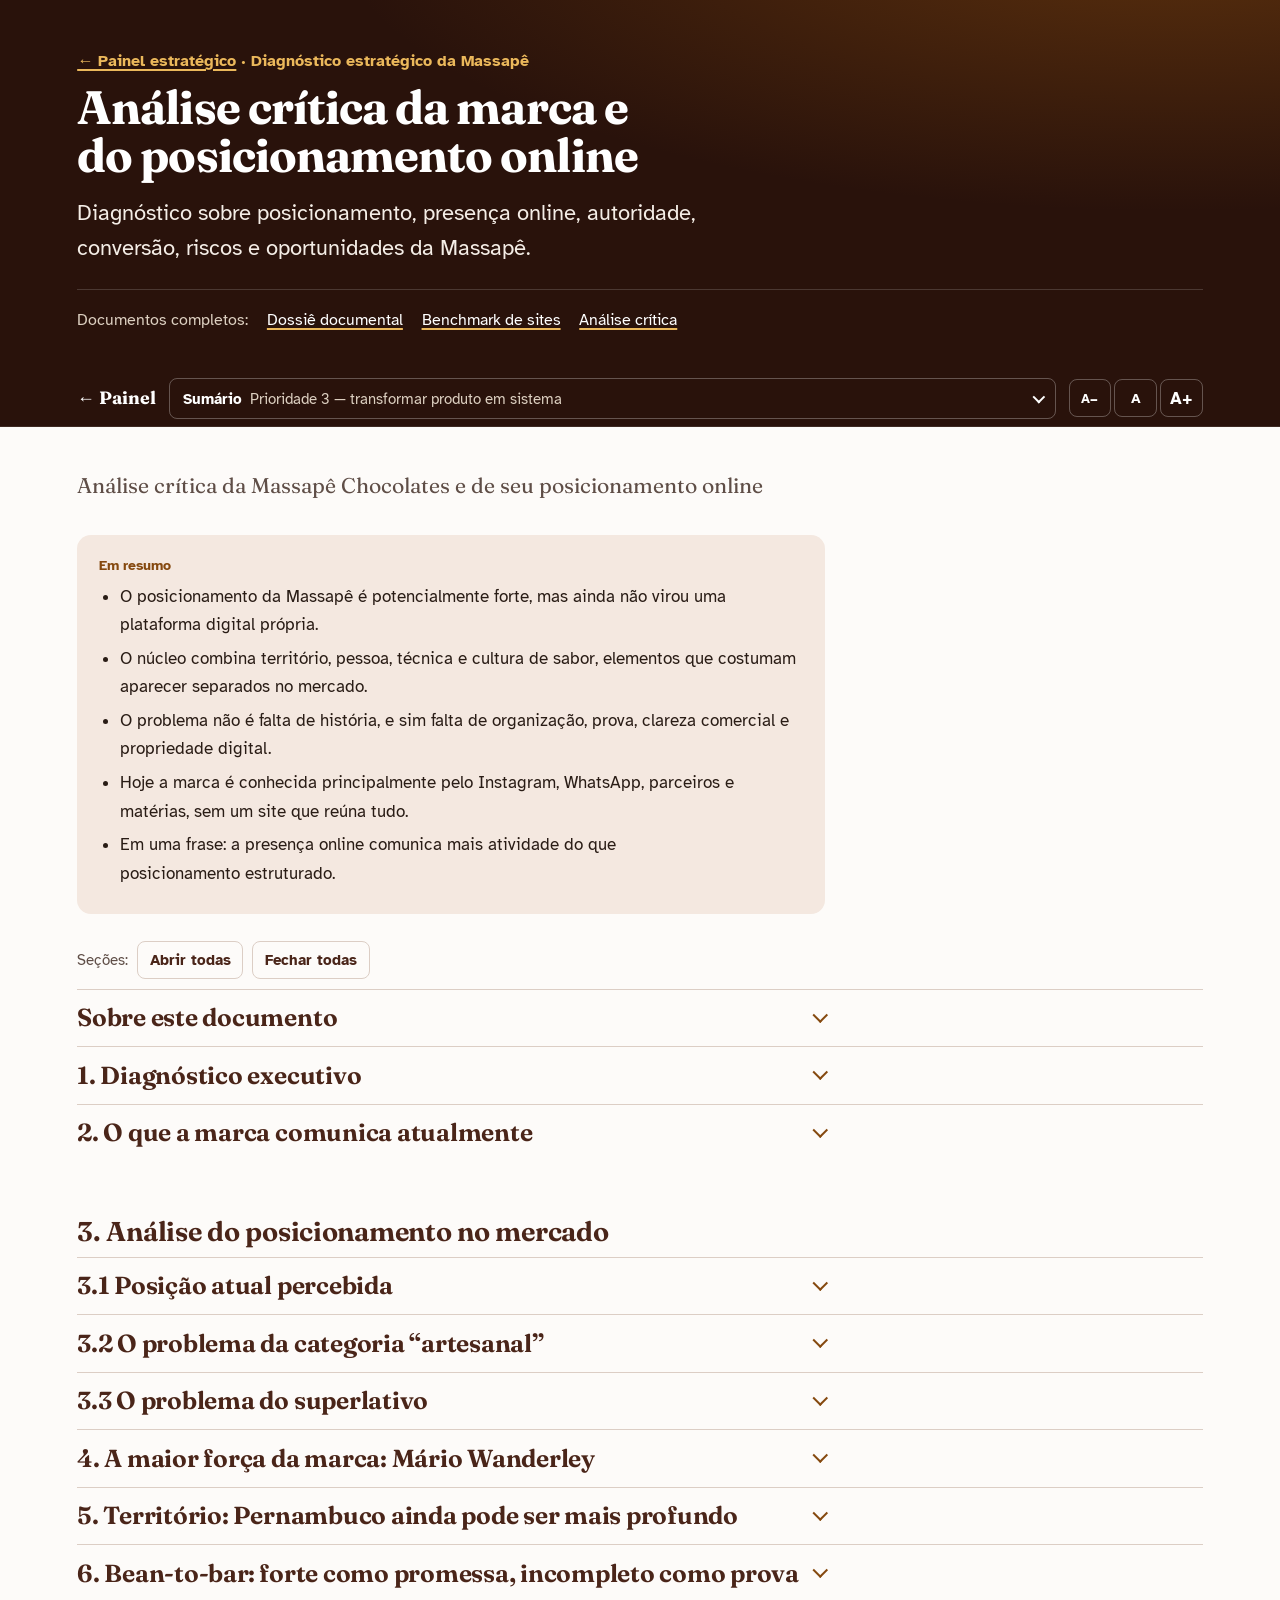
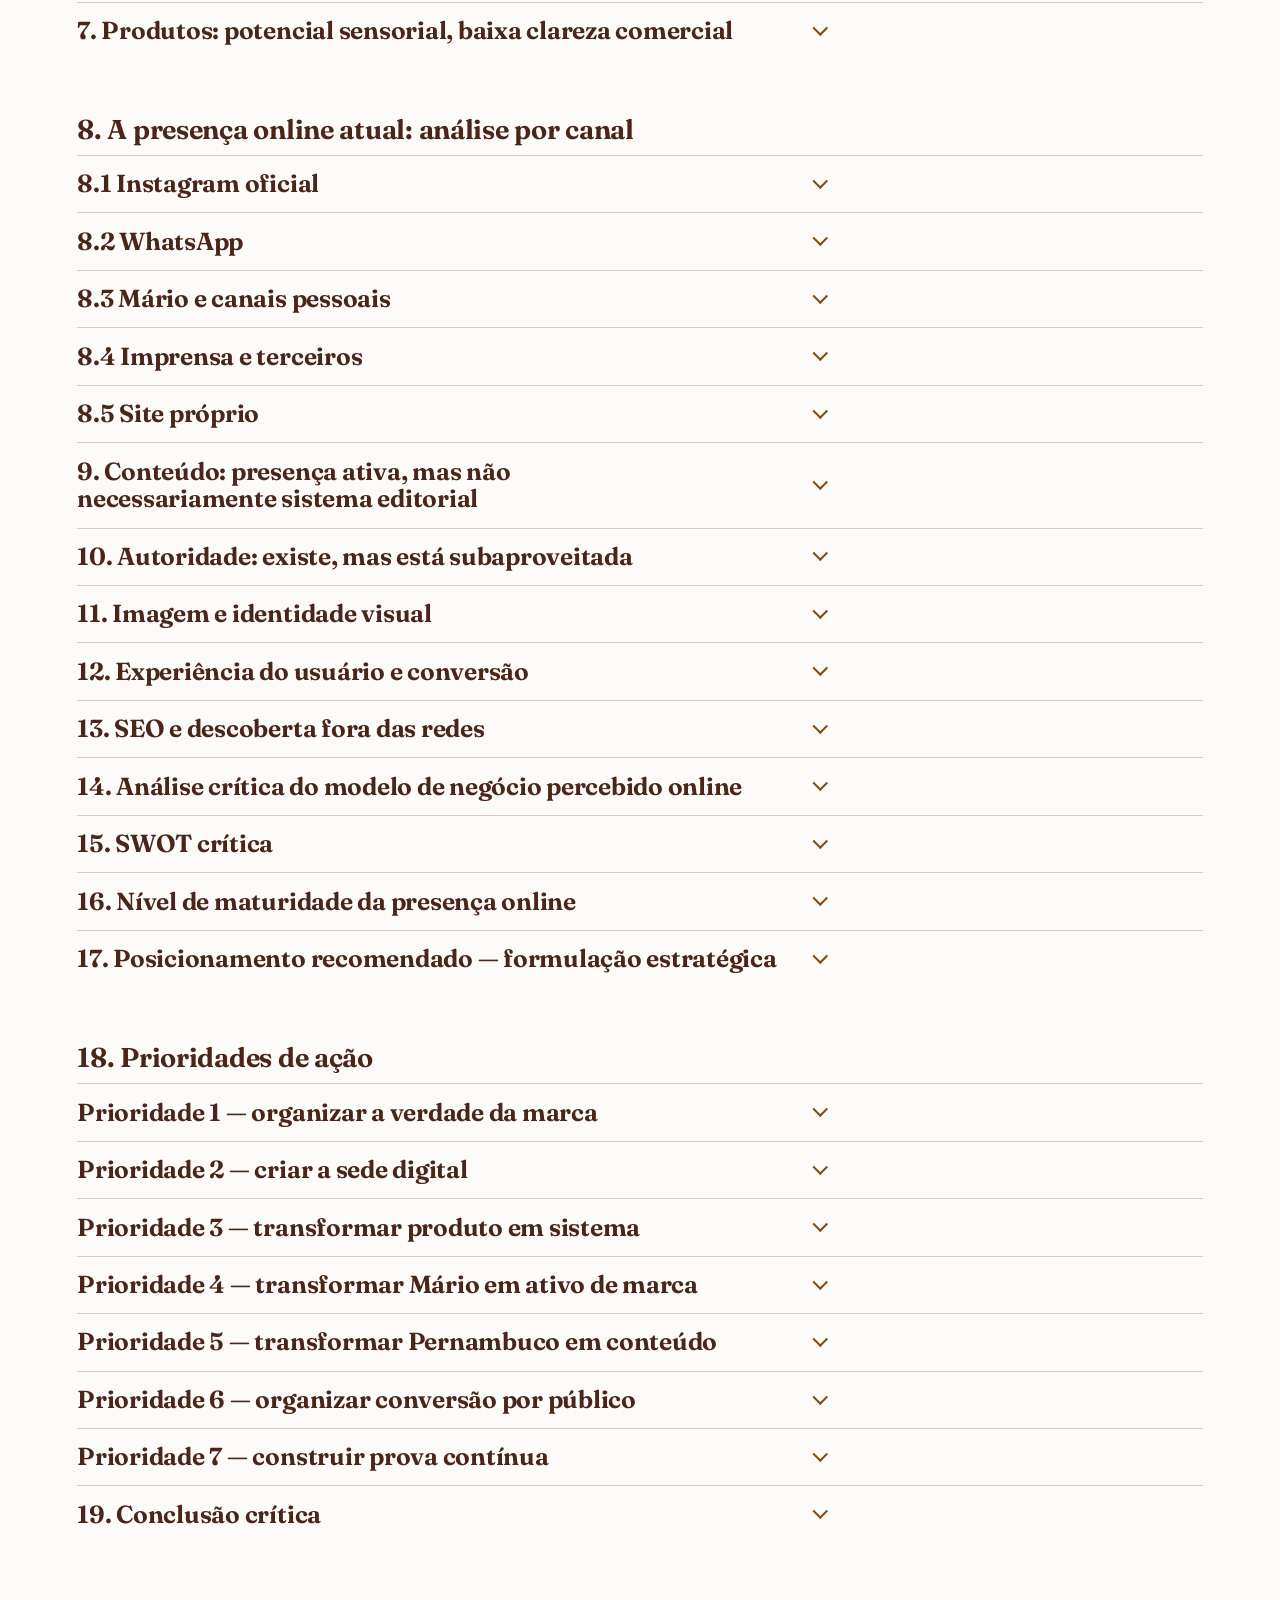
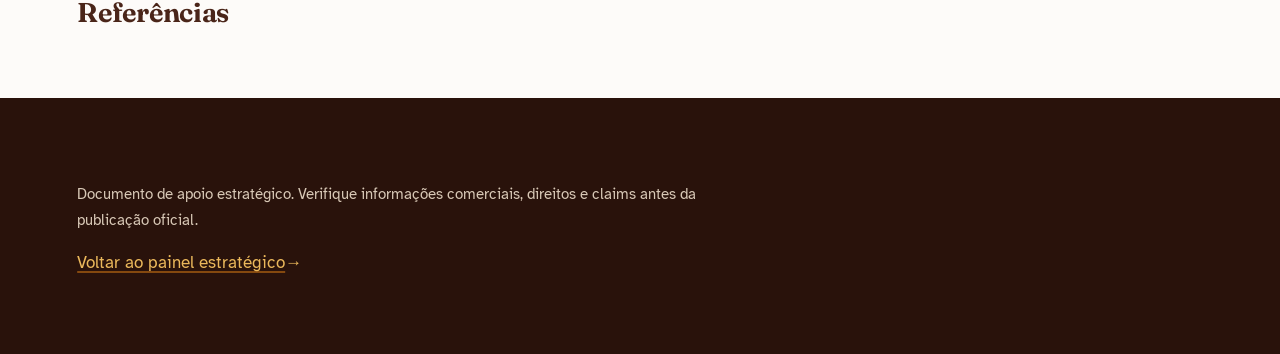
==== commit 772d670b: "Reorganiza o painel em camadas: essencial, 4 blocos e detalhes sob demanda - Primeira parte 'O essen" ====
--- a/analise-critica-massape-posicionamento-online.html
+++ b/analise-critica-massape-posicionamento-online.html
@@ -82,15 +82,15 @@
 </div>
 
 <main id="conteudo"><div class="wrap"><article class="doc-content"><p class="doc-fulltitle">Análise crítica da Massapê Chocolates e de seu posicionamento online</p>
-<p><strong>Data da análise:</strong> outubro de 2026<br />
+<div class="doc-summary"><p class="central-label">Em resumo</p><ul><li>O posicionamento da Massapê é potencialmente forte, mas ainda não virou uma plataforma digital própria.</li><li>O núcleo combina território, pessoa, técnica e cultura de sabor, elementos que costumam aparecer separados no mercado.</li><li>O problema não é falta de história, e sim falta de organização, prova, clareza comercial e propriedade digital.</li><li>Hoje a marca é conhecida principalmente pelo Instagram, WhatsApp, parceiros e matérias, sem um site que reúna tudo.</li><li>Em uma frase: a presença online comunica mais atividade do que posicionamento estruturado.</li></ul></div>
+<div class="details-tools" role="group" aria-label="Seções do documento"><span>Seções:</span><button type="button" data-details="open">Abrir todas</button><button type="button" data-details="close">Fechar todas</button></div>
+<details class="doc-sec"><summary><h2 class="doc-about">Sobre este documento</h2></summary><div class="doc-sec-body"><p><strong>Data da análise:</strong> outubro de 2026<br />
 <strong>Base documental:</strong> dossiê da Massapê e de Mário Wanderley, benchmark de sites de chocolate artesanal/bean-to-bar e atualização pública do Instagram oficial.<br />
 <strong>Natureza:</strong> diagnóstico estratégico de marca, comunicação, presença digital, conteúdo, autoridade, conversão e riscos.</p>
 <blockquote>
 <p>Esta análise separa <strong>fato observado</strong>, <strong>interpretação estratégica</strong> e <strong>recomendação</strong>. Recomendações não são afirmações sobre a operação atual da empresa. Dados de seguidores, produtos, preços, estoque e publicações são dinâmicos.</p>
-</blockquote>
-<hr />
-<h2 id="1-diagnostico-executivo">1. Diagnóstico executivo</h2>
-<p>A Massapê tem um posicionamento potencialmente forte, mas ainda não o transforma em uma plataforma digital própria e suficientemente completa.</p>
+</blockquote></div></details>
+<details class="doc-sec"><summary><h2 id="1-diagnostico-executivo">1. Diagnóstico executivo</h2></summary><div class="doc-sec-body"><p>A Massapê tem um posicionamento potencialmente forte, mas ainda não o transforma em uma plataforma digital própria e suficientemente completa.</p>
 <p>O núcleo mais defensável da marca é:</p>
 <blockquote>
 <p><strong>Chocolate artesanal de Pernambuco, da amêndoa à barra, associado à autoria e à trajetória de Mário Wanderley, com possibilidade de explorar sabores, experiências e repertórios gastronômicos regionais.</strong></p>
@@ -118,10 +118,8 @@
 <h3 id="diagnostico-em-uma-frase">Diagnóstico em uma frase</h3>
 <blockquote>
 <p><strong>A Massapê tem uma história que pode gerar autoridade, mas sua presença online ainda comunica mais atividade do que posicionamento estruturado.</strong></p>
-</blockquote>
-<hr />
-<h2 id="2-o-que-a-marca-comunica-atualmente">2. O que a marca comunica atualmente</h2>
-<h3 id="21-mensagem-explicita">2.1 Mensagem explícita</h3>
+</blockquote></div></details>
+<details class="doc-sec"><summary><h2 id="2-o-que-a-marca-comunica-atualmente">2. O que a marca comunica atualmente</h2></summary><div class="doc-sec-body"><h3 id="21-mensagem-explicita">2.1 Mensagem explícita</h3>
 <p>A mensagem mais consistente encontrada é:</p>
 <blockquote>
 <p><strong>“Chocolate artesanal de Pernambuco, da amêndoa à barra.”</strong> <a href="https://www.instagram.com/massapechocolates/" title="Perfil oficial Massapê Chocolateria | Bean-to-bar — bio, destaques e publicações públicas">1</a></p>
@@ -174,11 +172,8 @@
 <li>promessa sensorial principal;</li>
 <li>diferença entre a Massapê e outras marcas bean-to-bar brasileiras.</li>
 </ul>
-<p><strong>Conclusão crítica:</strong> a marca já possui linguagem e sinais de identidade, mas ainda não possui uma arquitetura verbal consolidada.</p>
-<hr />
-<h2 id="3-analise-do-posicionamento-no-mercado">3. Análise do posicionamento no mercado</h2>
-<h2 id="31-posicao-atual-percebida">3.1 Posição atual percebida</h2>
-<p>A Massapê está em uma interseção entre cinco categorias:</p>
+<p><strong>Conclusão crítica:</strong> a marca já possui linguagem e sinais de identidade, mas ainda não possui uma arquitetura verbal consolidada.</p></div></details>
+<h2 class="doc-group" id="3-analise-do-posicionamento-no-mercado">3. Análise do posicionamento no mercado</h2><details class="doc-sec"><summary><h2 id="31-posicao-atual-percebida">3.1 Posição atual percebida</h2></summary><div class="doc-sec-body"><p>A Massapê está em uma interseção entre cinco categorias:</p>
 <div class="table-wrap" role="region" aria-label="Tabela" tabindex="0"><table>
 <thead>
 <tr>
@@ -215,9 +210,8 @@
 </tr>
 </tbody>
 </table></div>
-<p>A marca não parece competir apenas por luxo. Também não parece querer ser somente uma loja de presentes. Sua oportunidade é ocupar um espaço de <strong>autoria gastronômica regional com domínio técnico</strong>.</p>
-<h2 id="32-o-problema-da-categoria-artesanal">3.2 O problema da categoria “artesanal”</h2>
-<p>“Artesanal” é importante, mas é uma palavra muito usada. Sozinha, não diferencia.</p>
+<p>A marca não parece competir apenas por luxo. Também não parece querer ser somente uma loja de presentes. Sua oportunidade é ocupar um espaço de <strong>autoria gastronômica regional com domínio técnico</strong>.</p></div></details>
+<details class="doc-sec"><summary><h2 id="32-o-problema-da-categoria-artesanal">3.2 O problema da categoria “artesanal”</h2></summary><div class="doc-sec-body"><p>“Artesanal” é importante, mas é uma palavra muito usada. Sozinha, não diferencia.</p>
 <p>No benchmark, as marcas mais convincentes explicam o que torna o artesanal real:</p>
 <ul>
 <li>pequenos lotes;</li>
@@ -238,19 +232,16 @@
 <li>quais etapas controla;</li>
 <li>que produtos são feitos em cada momento;</li>
 <li>que diferença técnica o processo produz no sabor.</li>
-</ul>
-<h2 id="33-o-problema-do-superlativo">3.3 O problema do superlativo</h2>
-<p>A alegação de que a Massapê seria o “primeiro chocolate artesanal de Pernambuco feito do cacau à barra” aparece em publicação de parceiro, mas não foi comprovada de maneira independente. <a href="http://www.carlomockli.com/2021/08/massape-bean-to-bar-100-pernambucano.html" title="MASSAPÊ: Bean to Bar 100% Pernambucano! — Carlo Möckli/Doce Ciência, 2021">2</a></p>
+</ul></div></details>
+<details class="doc-sec"><summary><h2 id="33-o-problema-do-superlativo">3.3 O problema do superlativo</h2></summary><div class="doc-sec-body"><p>A alegação de que a Massapê seria o “primeiro chocolate artesanal de Pernambuco feito do cacau à barra” aparece em publicação de parceiro, mas não foi comprovada de maneira independente. <a href="http://www.carlomockli.com/2021/08/massape-bean-to-bar-100-pernambucano.html" title="MASSAPÊ: Bean to Bar 100% Pernambucano! — Carlo Möckli/Doce Ciência, 2021">2</a></p>
 <p>Esse tipo de claim pode chamar atenção, mas apresenta três riscos:</p>
 <ol>
 <li><strong>risco factual:</strong> a marca pode não conseguir comprovar a prioridade histórica;</li>
 <li><strong>risco jurídico/comercial:</strong> “primeiro” exige comparação abrangente;</li>
 <li><strong>risco estratégico:</strong> o superlativo pode substituir uma diferenciação mais duradoura.</li>
 </ol>
-<p>A recomendação é não depender da palavra “primeiro”. A marca pode ser mais forte explicando <strong>o que faz, como faz, quem faz e por que isso importa</strong>.</p>
-<hr />
-<h2 id="4-a-maior-forca-da-marca-mario-wanderley">4. A maior força da marca: Mário Wanderley</h2>
-<p>A trajetória de Mário é o ativo narrativo mais subutilizado da presença online.</p>
+<p>A recomendação é não depender da palavra “primeiro”. A marca pode ser mais forte explicando <strong>o que faz, como faz, quem faz e por que isso importa</strong>.</p></div></details>
+<details class="doc-sec"><summary><h2 id="4-a-maior-forca-da-marca-mario-wanderley">4. A maior força da marca: Mário Wanderley</h2></summary><div class="doc-sec-body"><p>A trajetória de Mário é o ativo narrativo mais subutilizado da presença online.</p>
 <p>Uma matéria do <em>Diário de Pernambuco</em> registra que Mário atuou por cerca de 20 anos como fisioterapeuta em UTIs antes de se dedicar às sobremesas. A matéria também relaciona sua entrada na cozinha ao buffet de festas e casamentos da mãe, menciona cursos de técnicas de chocolate e bombons, sua marca pessoal e sua participação no reality <em>Que Seja Doce</em>, do GNT. <a href="https://www.diariodepernambuco.com.br/noticia/viver/2018/04/chef-pernambucano-vai-participar-de-reality-show-de-confeitaria.html" title="Chef pernambucano vai participar de reality show de confeitaria — Diário de Pernambuco, 2018">3</a></p>
 <p>Outras fontes documentam Mário em confeitaria, chocolate, barismo, cursos, degustações, oficinas, Senac e eventos. O Senac informa a criação da Massapê Chocolateria em 2021. <a href="http://www.pe.senac.br/confeitaria/index.html" title="Perfil institucional de Mário Wanderley e Massapê Chocolateria — Senac Pernambuco">4</a></p>
 <h3 id="por-que-isso-e-valioso">Por que isso é valioso</h3>
@@ -291,10 +282,8 @@
 <li>relação com a Massapê;</li>
 <li>citações verificadas;</li>
 <li>vídeos autorizados.</li>
-</ul>
-<hr />
-<h2 id="5-territorio-pernambuco-ainda-pode-ser-mais-profundo">5. Território: Pernambuco ainda pode ser mais profundo</h2>
-<p>A marca usa Pernambuco como um elemento de identificação, mas há espaço para transformar o território em narrativa.</p>
+</ul></div></details>
+<details class="doc-sec"><summary><h2 id="5-territorio-pernambuco-ainda-pode-ser-mais-profundo">5. Território: Pernambuco ainda pode ser mais profundo</h2></summary><div class="doc-sec-body"><p>A marca usa Pernambuco como um elemento de identificação, mas há espaço para transformar o território em narrativa.</p>
 <h3 id="o-que-ja-existe">O que já existe</h3>
 <ul>
 <li>Pernambuco aparece na bio;</li>
@@ -331,10 +320,8 @@
 <li>roteiro de visita;</li>
 <li>conteúdo educativo.</li>
 </ul>
-<p>A Massapê pode fazer algo equivalente, em escala própria, sem copiar outra marca.</p>
-<hr />
-<h2 id="6-bean-to-bar-forte-como-promessa-incompleto-como-prova">6. Bean-to-bar: forte como promessa, incompleto como prova</h2>
-<p>“Bean-to-bar” é o principal termo técnico da marca. Ele aparece no nome do perfil e na expressão “da amêndoa à barra”. <a href="https://www.instagram.com/massapechocolates/" title="Perfil oficial Massapê Chocolateria | Bean-to-bar — bio, destaques e publicações públicas">1</a></p>
+<p>A Massapê pode fazer algo equivalente, em escala própria, sem copiar outra marca.</p></div></details>
+<details class="doc-sec"><summary><h2 id="6-bean-to-bar-forte-como-promessa-incompleto-como-prova">6. Bean-to-bar: forte como promessa, incompleto como prova</h2></summary><div class="doc-sec-body"><p>“Bean-to-bar” é o principal termo técnico da marca. Ele aparece no nome do perfil e na expressão “da amêndoa à barra”. <a href="https://www.instagram.com/massapechocolates/" title="Perfil oficial Massapê Chocolateria | Bean-to-bar — bio, destaques e publicações públicas">1</a></p>
 <p>Um artigo de Carlo Möckli de 2021 descreve Mário como produtor de chocolate bean-to-bar com cacau pernambucano e apresenta produtos de 45%, 70% e 100%. O texto também faz uma avaliação sensorial detalhada, mencionando brilho, snap, notas de caramelo, café, castanhas, especiarias e frutas. <a href="http://www.carlomockli.com/2021/08/massape-bean-to-bar-100-pernambucano.html" title="MASSAPÊ: Bean to Bar 100% Pernambucano! — Carlo Möckli/Doce Ciência, 2021">2</a></p>
 <p>Essas informações podem construir autoridade, mas precisam ser tratadas em camadas:</p>
 <ul>
@@ -357,10 +344,8 @@
 <h3 id="diagnostico_1">Diagnóstico</h3>
 <blockquote>
 <p><strong>A Massapê já possui o termo certo, mas precisa transformar o termo em compreensão, evidência e desejo.</strong></p>
-</blockquote>
-<hr />
-<h2 id="7-produtos-potencial-sensorial-baixa-clareza-comercial">7. Produtos: potencial sensorial, baixa clareza comercial</h2>
-<p>A pesquisa encontrou uma linha pública com percentuais de 100%, 85%, 70%, 60%, Pé de Moleque 55%, 38% vegano, 32% e Chocolate Branco na FENEARTE 2026. Também há publicações sobre Canjiquinha e Pé de Moleque como itens fixados no cardápio. <a href="https://www.instagram.com/massapechocolates/reel/Dap0TBgOXuj/" title="Linha de percentuais e sabores na FENEARTE 2026 — Massapê">6</a></p>
+</blockquote></div></details>
+<details class="doc-sec"><summary><h2 id="7-produtos-potencial-sensorial-baixa-clareza-comercial">7. Produtos: potencial sensorial, baixa clareza comercial</h2></summary><div class="doc-sec-body"><p>A pesquisa encontrou uma linha pública com percentuais de 100%, 85%, 70%, 60%, Pé de Moleque 55%, 38% vegano, 32% e Chocolate Branco na FENEARTE 2026. Também há publicações sobre Canjiquinha e Pé de Moleque como itens fixados no cardápio. <a href="https://www.instagram.com/massapechocolates/reel/Dap0TBgOXuj/" title="Linha de percentuais e sabores na FENEARTE 2026 — Massapê">6</a></p>
 <p>Há registros históricos de 45%, 70% e 100% em 2021. <a href="http://www.carlomockli.com/2021/08/massape-bean-to-bar-100-pernambucano.html" title="MASSAPÊ: Bean to Bar 100% Pernambucano! — Carlo Möckli/Doce Ciência, 2021">2</a></p>
 <h3 id="forcas">Forças</h3>
 <ul>
@@ -415,11 +400,8 @@
 <li>harmonização;</li>
 <li>origem e lote, quando aplicável;</li>
 <li>botão de compra ou contato.</li>
-</ol>
-<hr />
-<h2 id="8-a-presenca-online-atual-analise-por-canal">8. A presença online atual: análise por canal</h2>
-<h2 id="81-instagram-oficial">8.1 Instagram oficial</h2>
-<h3 id="forcas_1">Forças</h3>
+</ol></div></details>
+<h2 class="doc-group" id="8-a-presenca-online-atual-analise-por-canal">8. A presença online atual: análise por canal</h2><details class="doc-sec"><summary><h2 id="81-instagram-oficial">8.1 Instagram oficial</h2></summary><div class="doc-sec-body"><h3 id="forcas_1">Forças</h3>
 <ul>
 <li>canal público e facilmente descoberto;</li>
 <li>bio objetiva;</li>
@@ -441,9 +423,8 @@
 <li>não existe uma base própria de relacionamento com o público.</li>
 </ul>
 <h3 id="avaliacao">Avaliação</h3>
-<p>O Instagram funciona bem como <strong>canal de movimento e prova social</strong>, mas não como sede completa da marca.</p>
-<h2 id="82-whatsapp">8.2 WhatsApp</h2>
-<p>O WhatsApp é um canal de conversão direto e coerente com uma operação artesanal. Ele reduz a distância entre pedido e atendimento.</p>
+<p>O Instagram funciona bem como <strong>canal de movimento e prova social</strong>, mas não como sede completa da marca.</p></div></details>
+<details class="doc-sec"><summary><h2 id="82-whatsapp">8.2 WhatsApp</h2></summary><div class="doc-sec-body"><p>O WhatsApp é um canal de conversão direto e coerente com uma operação artesanal. Ele reduz a distância entre pedido e atendimento.</p>
 <p>Mas, se o WhatsApp for o principal caminho comercial, o site deve antecipar as perguntas que normalmente chegam ao atendimento:</p>
 <ul>
 <li>preço;</li>
@@ -457,12 +438,10 @@
 <li>encomendas;</li>
 <li>presentes corporativos.</li>
 </ul>
-<p><strong>Risco:</strong> o WhatsApp virar catálogo, atendimento, pós-venda e suporte técnico ao mesmo tempo.</p>
-<h2 id="83-mario-e-canais-pessoais">8.3 Mário e canais pessoais</h2>
-<p>O perfil pessoal de Mário no Instagram estava privado na consulta anterior. Isso limita a confirmação do conteúdo e reduz a capacidade de usar o perfil pessoal como fonte pública estável.</p>
-<p>A marca precisa assumir no próprio site o papel de organizar a narrativa do fundador, sem depender de um perfil pessoal aberto.</p>
-<h2 id="84-imprensa-e-terceiros">8.4 Imprensa e terceiros</h2>
-<p>A Massapê tem uma vantagem: sua história aparece em fontes externas, como Diário de Pernambuco, Senac, Folha, eventos, blogs especializados e publicações de parceiros. <a href="https://www.diariodepernambuco.com.br/noticia/viver/2018/04/chef-pernambucano-vai-participar-de-reality-show-de-confeitaria.html" title="Chef pernambucano vai participar de reality show de confeitaria — Diário de Pernambuco, 2018">2</a><a href="http://www.pe.senac.br/confeitaria/index.html" title="Perfil institucional de Mário Wanderley e Massapê Chocolateria — Senac Pernambuco">4</a></p>
+<p><strong>Risco:</strong> o WhatsApp virar catálogo, atendimento, pós-venda e suporte técnico ao mesmo tempo.</p></div></details>
+<details class="doc-sec"><summary><h2 id="83-mario-e-canais-pessoais">8.3 Mário e canais pessoais</h2></summary><div class="doc-sec-body"><p>O perfil pessoal de Mário no Instagram estava privado na consulta anterior. Isso limita a confirmação do conteúdo e reduz a capacidade de usar o perfil pessoal como fonte pública estável.</p>
+<p>A marca precisa assumir no próprio site o papel de organizar a narrativa do fundador, sem depender de um perfil pessoal aberto.</p></div></details>
+<details class="doc-sec"><summary><h2 id="84-imprensa-e-terceiros">8.4 Imprensa e terceiros</h2></summary><div class="doc-sec-body"><p>A Massapê tem uma vantagem: sua história aparece em fontes externas, como Diário de Pernambuco, Senac, Folha, eventos, blogs especializados e publicações de parceiros. <a href="https://www.diariodepernambuco.com.br/noticia/viver/2018/04/chef-pernambucano-vai-participar-de-reality-show-de-confeitaria.html" title="Chef pernambucano vai participar de reality show de confeitaria — Diário de Pernambuco, 2018">2</a><a href="http://www.pe.senac.br/confeitaria/index.html" title="Perfil institucional de Mário Wanderley e Massapê Chocolateria — Senac Pernambuco">4</a></p>
 <p>O problema é que essas fontes estão dispersas. A marca poderia criar uma página de imprensa com:</p>
 <ul>
 <li>título;</li>
@@ -473,13 +452,10 @@
 <li>imagem autorizada;</li>
 <li>assunto;</li>
 <li>contato de imprensa.</li>
-</ul>
-<h2 id="85-site-proprio">8.5 Site próprio</h2>
-<p>A principal lacuna estratégica é a falta de uma sede digital institucional consolidada, com navegação e conteúdo controlados pela marca.</p>
-<p>O site próprio deve reduzir a dependência de Instagram e WhatsApp sem necessariamente substituí-los.</p>
-<hr />
-<h2 id="9-conteudo-presenca-ativa-mas-nao-necessariamente-sistema-editorial">9. Conteúdo: presença ativa, mas não necessariamente sistema editorial</h2>
-<p>A Massapê publica conteúdos de produto, evento, feira, parceria, bastidor e chamada comercial. Isso cria sensação de atividade.</p>
+</ul></div></details>
+<details class="doc-sec"><summary><h2 id="85-site-proprio">8.5 Site próprio</h2></summary><div class="doc-sec-body"><p>A principal lacuna estratégica é a falta de uma sede digital institucional consolidada, com navegação e conteúdo controlados pela marca.</p>
+<p>O site próprio deve reduzir a dependência de Instagram e WhatsApp sem necessariamente substituí-los.</p></div></details>
+<details class="doc-sec"><summary><h2 id="9-conteudo-presenca-ativa-mas-nao-necessariamente-sistema-editorial">9. Conteúdo: presença ativa, mas não necessariamente sistema editorial</h2></summary><div class="doc-sec-body"><p>A Massapê publica conteúdos de produto, evento, feira, parceria, bastidor e chamada comercial. Isso cria sensação de atividade.</p>
 <p>Porém, atividade não é o mesmo que sistema editorial.</p>
 <h3 id="um-sistema-editorial-responde">Um sistema editorial responde</h3>
 <ul>
@@ -542,10 +518,8 @@
 <h3 id="diagnostico_2">Diagnóstico</h3>
 <blockquote>
 <p><strong>A marca tem material para publicar, mas precisa transformar publicações isoladas em um sistema que acumula valor ao longo do tempo.</strong></p>
-</blockquote>
-<hr />
-<h2 id="10-autoridade-existe-mas-esta-subaproveitada">10. Autoridade: existe, mas está subaproveitada</h2>
-<p>A autoridade online da Massapê não precisa ser inventada. Ela precisa ser organizada.</p>
+</blockquote></div></details>
+<details class="doc-sec"><summary><h2 id="10-autoridade-existe-mas-esta-subaproveitada">10. Autoridade: existe, mas está subaproveitada</h2></summary><div class="doc-sec-body"><p>A autoridade online da Massapê não precisa ser inventada. Ela precisa ser organizada.</p>
 <h3 id="evidencias-encontradas">Evidências encontradas</h3>
 <ul>
 <li>participação de Mário no <em>Que Seja Doce</em>; <a href="https://www.diariodepernambuco.com.br/noticia/viver/2018/04/chef-pernambucano-vai-participar-de-reality-show-de-confeitaria.html" title="Chef pernambucano vai participar de reality show de confeitaria — Diário de Pernambuco, 2018">3</a></li>
@@ -574,10 +548,8 @@
 <li>produtos reconhecidos;</li>
 <li>fatos históricos.</li>
 </ul>
-<p>A área deve evitar exagero. Uma lista de aparições sem contexto não constrói autoridade por si só. Cada item deve explicar por que é relevante.</p>
-<hr />
-<h2 id="11-imagem-e-identidade-visual">11. Imagem e identidade visual</h2>
-<p>A embalagem observada em fonte de 2021 apresenta o nome MASSAPÊ, elementos de folhas e frutos de cacau, arcos concêntricos e a indicação de 70%. A matéria também reproduz a expressão “chocolate feito à mão | 100% pernambucano”. <a href="https://www.instagram.com/massapechocolates/" title="Acervo público de comunicação e embalagem da Massapê — direitos não presumidos">5</a></p>
+<p>A área deve evitar exagero. Uma lista de aparições sem contexto não constrói autoridade por si só. Cada item deve explicar por que é relevante.</p></div></details>
+<details class="doc-sec"><summary><h2 id="11-imagem-e-identidade-visual">11. Imagem e identidade visual</h2></summary><div class="doc-sec-body"><p>A embalagem observada em fonte de 2021 apresenta o nome MASSAPÊ, elementos de folhas e frutos de cacau, arcos concêntricos e a indicação de 70%. A matéria também reproduz a expressão “chocolate feito à mão | 100% pernambucano”. <a href="https://www.instagram.com/massapechocolates/" title="Acervo público de comunicação e embalagem da Massapê — direitos não presumidos">5</a></p>
 <p>A linguagem visual percebida combina:</p>
 <ul>
 <li>contraste;</li>
@@ -605,10 +577,8 @@
 <h3 id="diagnostico_3">Diagnóstico</h3>
 <blockquote>
 <p><strong>Há sinais de identidade visual, mas ainda não há evidência de um sistema visual documentado e aplicado de forma consistente.</strong></p>
-</blockquote>
-<hr />
-<h2 id="12-experiencia-do-usuario-e-conversao">12. Experiência do usuário e conversão</h2>
-<p>O benchmark mostra que marcas mais completas conduzem o visitante por uma sequência:</p>
+</blockquote></div></details>
+<details class="doc-sec"><summary><h2 id="12-experiencia-do-usuario-e-conversao">12. Experiência do usuário e conversão</h2></summary><div class="doc-sec-body"><p>O benchmark mostra que marcas mais completas conduzem o visitante por uma sequência:</p>
 <blockquote>
 <p>visita → conhece a marca → entende o produto → entende o valor → deseja → compra ou contacta.</p>
 </blockquote>
@@ -644,10 +614,8 @@
 <h3 id="diagnostico_4">Diagnóstico</h3>
 <blockquote>
 <p><strong>A conversão atual parece eficiente para relacionamento direto, mas ainda pouco estruturada para descoberta, comparação e decisão informada.</strong></p>
-</blockquote>
-<hr />
-<h2 id="13-seo-e-descoberta-fora-das-redes">13. SEO e descoberta fora das redes</h2>
-<p>A presença no Instagram ajuda quem já conhece o nome Massapê. Ela é menos eficiente para pessoas que pesquisam necessidades genéricas.</p>
+</blockquote></div></details>
+<details class="doc-sec"><summary><h2 id="13-seo-e-descoberta-fora-das-redes">13. SEO e descoberta fora das redes</h2></summary><div class="doc-sec-body"><p>A presença no Instagram ajuda quem já conhece o nome Massapê. Ela é menos eficiente para pessoas que pesquisam necessidades genéricas.</p>
 <p>Possíveis buscas:</p>
 <ul>
 <li>chocolate artesanal pernambucano;</li>
@@ -675,10 +643,8 @@
 <li>O que significa chocolate de origem?</li>
 <li>Como pedir chocolate Massapê?</li>
 <li>Experiências, aulas e eventos de chocolate em Pernambuco.</li>
-</ol>
-<hr />
-<h2 id="14-analise-critica-do-modelo-de-negocio-percebido-online">14. Análise crítica do modelo de negócio percebido online</h2>
-<p>A presença pública sugere um negócio com várias frentes possíveis, mas elas não estão claramente separadas para o visitante.</p>
+</ol></div></details>
+<details class="doc-sec"><summary><h2 id="14-analise-critica-do-modelo-de-negocio-percebido-online">14. Análise crítica do modelo de negócio percebido online</h2></summary><div class="doc-sec-body"><p>A presença pública sugere um negócio com várias frentes possíveis, mas elas não estão claramente separadas para o visitante.</p>
 <h3 id="frentes-identificadas">Frentes identificadas</h3>
 <div class="table-wrap" role="region" aria-label="Tabela" tabindex="0"><table>
 <thead>
@@ -741,10 +707,8 @@
 <li><strong>o que é parceria;</strong></li>
 <li><strong>o que é conteúdo;</strong></li>
 <li><strong>o que é histórico.</strong></li>
-</ul>
-<hr />
-<h2 id="15-swot-critica">15. SWOT crítica</h2>
-<h3 id="forcas_2">Forças</h3>
+</ul></div></details>
+<details class="doc-sec"><summary><h2 id="15-swot-critica">15. SWOT crítica</h2></summary><div class="doc-sec-body"><h3 id="forcas_2">Forças</h3>
 <ul>
 <li>posicionamento pernambucano claro;</li>
 <li>uso consistente de bean-to-bar/da amêndoa à barra;</li>
@@ -795,10 +759,8 @@
 <li>crescer a variedade sem explicar a curadoria;</li>
 <li>perder a personalidade em uma estética premium genérica;</li>
 <li>confundir história de Mário com titularidade jurídica da empresa.</li>
-</ul>
-<hr />
-<h2 id="16-nivel-de-maturidade-da-presenca-online">16. Nível de maturidade da presença online</h2>
-<p>Uma avaliação qualitativa, sem nota, pode ser feita em quatro dimensões:</p>
+</ul></div></details>
+<details class="doc-sec"><summary><h2 id="16-nivel-de-maturidade-da-presenca-online">16. Nível de maturidade da presença online</h2></summary><div class="doc-sec-body"><p>Uma avaliação qualitativa, sem nota, pode ser feita em quatro dimensões:</p>
 <div class="table-wrap" role="region" aria-label="Tabela" tabindex="0"><table>
 <thead>
 <tr>
@@ -849,10 +811,8 @@
 <blockquote>
 <p><strong>A Massapê está mais avançada em presença e atividade do que em infraestrutura de marca.</strong></p>
 </blockquote>
-<p>Ela já tem sinais suficientes para chamar atenção, mas ainda precisa transformar esses sinais em um sistema coerente.</p>
-<hr />
-<h2 id="17-posicionamento-recomendado-formulacao-estrategica">17. Posicionamento recomendado — formulação estratégica</h2>
-<p>A formulação abaixo não deve ser tratada como slogan final, mas como hipótese de posicionamento:</p>
+<p>Ela já tem sinais suficientes para chamar atenção, mas ainda precisa transformar esses sinais em um sistema coerente.</p></div></details>
+<details class="doc-sec"><summary><h2 id="17-posicionamento-recomendado-formulacao-estrategica">17. Posicionamento recomendado — formulação estratégica</h2></summary><div class="doc-sec-body"><p>A formulação abaixo não deve ser tratada como slogan final, mas como hipótese de posicionamento:</p>
 <blockquote>
 <p><strong>A Massapê é uma marca autoral de chocolate artesanal pernambucano, criada e produzida por Mário Wanderley, que transforma cacau, técnica e repertórios de sabor em experiências da amêndoa à barra.</strong></p>
 </blockquote>
@@ -877,11 +837,8 @@
 <li>eventos e imprensa;</li>
 <li>imagens próprias;</li>
 <li>depoimentos e parceiros autorizados.</li>
-</ul>
-<hr />
-<h2 id="18-prioridades-de-acao">18. Prioridades de ação</h2>
-<h2 id="prioridade-1-organizar-a-verdade-da-marca">Prioridade 1 — organizar a verdade da marca</h2>
-<p>Antes de criar textos sofisticados, validar:</p>
+</ul></div></details>
+<h2 class="doc-group" id="18-prioridades-de-acao">18. Prioridades de ação</h2><details class="doc-sec"><summary><h2 id="prioridade-1-organizar-a-verdade-da-marca">Prioridade 1 — organizar a verdade da marca</h2></summary><div class="doc-sec-body"><p>Antes de criar textos sofisticados, validar:</p>
 <ul>
 <li>história oficial;</li>
 <li>nome jurídico;</li>
@@ -893,9 +850,8 @@
 <li>canais;</li>
 <li>direitos de imagem;</li>
 <li>claims autorizados.</li>
-</ul>
-<h2 id="prioridade-2-criar-a-sede-digital">Prioridade 2 — criar a sede digital</h2>
-<p>O site deve ser a fonte central para:</p>
+</ul></div></details>
+<details class="doc-sec"><summary><h2 id="prioridade-2-criar-a-sede-digital">Prioridade 2 — criar a sede digital</h2></summary><div class="doc-sec-body"><p>O site deve ser a fonte central para:</p>
 <ul>
 <li>marca;</li>
 <li>Mário;</li>
@@ -906,20 +862,13 @@
 <li>imprensa;</li>
 <li>corporativo;</li>
 <li>contato.</li>
-</ul>
-<h2 id="prioridade-3-transformar-produto-em-sistema">Prioridade 3 — transformar produto em sistema</h2>
-<p>Criar fichas de produto, categorias, coleções e caminhos de compra.</p>
-<h2 id="prioridade-4-transformar-mario-em-ativo-de-marca">Prioridade 4 — transformar Mário em ativo de marca</h2>
-<p>Criar uma narrativa aprovada, visualmente forte e documental.</p>
-<h2 id="prioridade-5-transformar-pernambuco-em-conteudo">Prioridade 5 — transformar Pernambuco em conteúdo</h2>
-<p>Criar uma lógica de território que conecte origem, ingredientes, sabores, produtores e experiências.</p>
-<h2 id="prioridade-6-organizar-conversao-por-publico">Prioridade 6 — organizar conversão por público</h2>
-<p>Criar caminhos distintos para consumidor, presente, empresa, restaurante, imprensa e instituição de ensino.</p>
-<h2 id="prioridade-7-construir-prova-continua">Prioridade 7 — construir prova contínua</h2>
-<p>Publicar conteúdo que acumule autoridade, não apenas anúncios isolados.</p>
-<hr />
-<h2 id="19-conclusao-critica">19. Conclusão crítica</h2>
-<p>A Massapê não parece ter um problema de falta de atributos. Ela tem um problema de <strong>concentração estratégica</strong>.</p>
+</ul></div></details>
+<details class="doc-sec"><summary><h2 id="prioridade-3-transformar-produto-em-sistema">Prioridade 3 — transformar produto em sistema</h2></summary><div class="doc-sec-body"><p>Criar fichas de produto, categorias, coleções e caminhos de compra.</p></div></details>
+<details class="doc-sec"><summary><h2 id="prioridade-4-transformar-mario-em-ativo-de-marca">Prioridade 4 — transformar Mário em ativo de marca</h2></summary><div class="doc-sec-body"><p>Criar uma narrativa aprovada, visualmente forte e documental.</p></div></details>
+<details class="doc-sec"><summary><h2 id="prioridade-5-transformar-pernambuco-em-conteudo">Prioridade 5 — transformar Pernambuco em conteúdo</h2></summary><div class="doc-sec-body"><p>Criar uma lógica de território que conecte origem, ingredientes, sabores, produtores e experiências.</p></div></details>
+<details class="doc-sec"><summary><h2 id="prioridade-6-organizar-conversao-por-publico">Prioridade 6 — organizar conversão por público</h2></summary><div class="doc-sec-body"><p>Criar caminhos distintos para consumidor, presente, empresa, restaurante, imprensa e instituição de ensino.</p></div></details>
+<details class="doc-sec"><summary><h2 id="prioridade-7-construir-prova-continua">Prioridade 7 — construir prova contínua</h2></summary><div class="doc-sec-body"><p>Publicar conteúdo que acumule autoridade, não apenas anúncios isolados.</p></div></details>
+<details class="doc-sec"><summary><h2 id="19-conclusao-critica">19. Conclusão crítica</h2></summary><div class="doc-sec-body"><p>A Massapê não parece ter um problema de falta de atributos. Ela tem um problema de <strong>concentração estratégica</strong>.</p>
 <p>Os elementos estão presentes, mas dispersos:</p>
 <ul>
 <li>a marca está no Instagram;</li>
@@ -940,9 +889,8 @@
 <li><strong>provar:</strong> documentar processo, produto, origem e autoridade;</li>
 <li><strong>organizar:</strong> criar site, catálogo, páginas e caminhos por público;</li>
 <li><strong>expressar:</strong> transformar Mário, Pernambuco e os sabores em identidade verbal, visual e sensorial.</li>
-</ol>
-<hr />
-<h2 id="referencias">Referências</h2></article></div></main>
+</ol></div></details>
+<h2 class="doc-group" id="referencias">Referências</h2></article></div></main>
 
 <footer>
   <div class="wrap">
--- a/assets/site.css
+++ b/assets/site.css
@@ -38,17 +38,17 @@
 }
 
 *{box-sizing:border-box}
-html{font-size:calc(112.5% * var(--scale));scroll-behavior:smooth;-webkit-text-size-adjust:100%}
-@media (min-width:760px){html{font-size:calc(118.75% * var(--scale))}}
+html{font-size:calc(100% * var(--scale));interpolate-size:allow-keywords;scroll-behavior:smooth;-webkit-text-size-adjust:100%}
+@media (min-width:760px){html{font-size:calc(106.25% * var(--scale))}}
 @media (prefers-reduced-motion:reduce){html{scroll-behavior:auto}}
 
 body{margin:0;background:var(--bg);color:var(--ink);font-family:var(--font-body);font-size:1rem;line-height:1.65;overflow-x:hidden}
 img{max-width:100%;height:auto}
 
 h1,h2,h3{font-family:var(--font-display);font-optical-sizing:auto;text-wrap:balance;color:var(--cocoa);letter-spacing:-0.01em}
-h1{font-size:clamp(2.3rem,1.3rem + 3.6vw,4.25rem);line-height:1.02;font-weight:700;margin:0 0 .35em;letter-spacing:-0.02em}
-h2{font-size:clamp(1.6rem,1.1rem + 1.6vw,2.35rem);line-height:1.12;font-weight:650;margin:0 0 .55em}
-h3{font-size:1.28rem;line-height:1.22;font-weight:650;margin:1.6em 0 .45em}
+h1{font-size:clamp(2rem,1.2rem + 3vw,3.4rem);line-height:1.02;font-weight:700;margin:0 0 .35em;letter-spacing:-0.02em}
+h2{font-size:clamp(1.5rem,1.1rem + 1.3vw,2.1rem);line-height:1.12;font-weight:650;margin:0 0 .4em}
+h3{font-size:1.22rem;line-height:1.22;font-weight:650;margin:1.4em 0 .4em}
 h4{font-size:1.04rem;margin:1.1em 0 .25em;color:var(--caramel)}
 p,li{text-wrap:pretty}
 strong{font-weight:700}
@@ -72,7 +72,7 @@
     radial-gradient(120% 140% at 92% -20%, oklch(0.47 0.105 58 / .55), transparent 55%),
     var(--cocoa-deep);
   color:oklch(0.97 0.01 70);
-  padding:clamp(2rem,6vw,4rem) 0 clamp(1.8rem,5vw,3rem);
+  padding:clamp(1.6rem,4.5vw,2.8rem) 0 clamp(1.4rem,4vw,2.2rem);
 }
 .hero h1{color:#fff;max-width:16ch}
 .hero-kicker{margin:0 0 .6rem;color:var(--gold);font-weight:700;font-size:.95rem}
@@ -123,10 +123,10 @@
 .toc-panel a[aria-current="true"]{background:var(--surface-2);font-weight:700;color:var(--cocoa)}
 
 /* ---------- Conteúdo ---------- */
-main{padding:clamp(2rem,5vw,3.5rem) 0 4.5rem}
-section{scroll-margin-top:calc(var(--bar-h) + 1.25rem);margin:0 0 clamp(3rem,7vw,5rem)}
+main{padding:clamp(1.6rem,4vw,2.6rem) 0 3.5rem}
+section{scroll-margin-top:calc(var(--bar-h) + 1rem);margin:0 0 clamp(2.4rem,6vw,3.6rem)}
 section > p,.intro > p,.prose{max-width:var(--measure)}
-h2{scroll-margin-top:calc(var(--bar-h) + 1.25rem)}
+h2,[id]{scroll-margin-top:calc(var(--bar-h) + 1rem)}
 .section-q{color:var(--muted);font-size:1.05rem}
 .section-q strong{color:var(--ink)}
 
@@ -174,7 +174,7 @@
 
 /* Fluxos */
 .flow{list-style:none;counter-reset:step;margin:1.4rem 0;padding:0;display:grid;grid-auto-flow:column;grid-auto-columns:minmax(7.5em,1fr);gap:.8rem;overflow-x:auto;padding-bottom:.3rem}
-.flow li{counter-increment:step;position:relative;margin:0;background:var(--cocoa);color:#fff;border-radius:10px;padding:.7rem .85rem .85rem;font-weight:700;line-height:1.3;display:flex;flex-direction:column;gap:.35rem;min-height:5.2em}
+.flow li{counter-increment:step;position:relative;margin:0;background:var(--cocoa);color:#fff;border-radius:10px;padding:.6rem .8rem .75rem;font-weight:700;font-size:.95rem;line-height:1.3;display:flex;flex-direction:column;gap:.3rem;min-height:4.4em}
 .flow li::before{content:counter(step);font-family:var(--font-display);font-weight:600;color:var(--gold);font-size:.95rem}
 .flow li:not(:last-child)::after{content:"";position:absolute;top:50%;right:-.8rem;width:.8rem;height:2px;background:var(--gold)}
 @media (max-width:900px){
@@ -191,7 +191,7 @@
 .opps{list-style:none;counter-reset:opp;padding:0;margin:1.4rem 0;display:grid;grid-template-columns:repeat(auto-fit,minmax(min(100%,22rem),1fr));gap:1.6rem 2.4rem}
 .opps li{counter-increment:opp;margin:0;display:grid;grid-template-columns:2.4rem 1fr;column-gap:.6rem}
 .opps li::before{content:counter(opp);font-family:var(--font-display);font-size:2rem;font-weight:600;line-height:1;color:var(--caramel);grid-row:span 2}
-.opps h3{margin:.1em 0 .25em;font-size:1.15rem}
+.opps :is(h3,h4){margin:.1em 0 .25em;font-size:1.1rem;color:var(--cocoa);font-family:var(--font-display)}
 .opps p{margin:0}
 
 /* Tabelas */
@@ -216,6 +216,68 @@
 .source-list li{margin-bottom:.6rem}
 .small{font-size:.92rem;color:var(--muted)}
 
+/* ---------- Blocos e áreas ---------- */
+.block > h2{padding-top:.2em}
+.block-intro{color:var(--muted);margin:0 0 .4rem;max-width:var(--measure)}
+.area{scroll-margin-top:calc(var(--bar-h) + 1rem);padding:1.6rem 0 1.7rem;border-top:1px solid var(--line)}
+.block-intro + .area{margin-top:1rem}
+.area > h3{margin:0 0 .2rem}
+.area-q{margin:0 0 .5rem;color:var(--muted);font-size:.95rem;max-width:var(--measure)}
+.area-a{margin:0 0 1rem;font-size:1.08rem;line-height:1.55;max-width:var(--measure)}
+.area-cols{display:grid;grid-template-columns:repeat(auto-fit,minmax(min(100%,15rem),1fr));gap:.75rem;margin:1rem 0 0}
+.area-cols > .col{margin:0;max-width:none;padding:.85rem 1rem .95rem}
+.col ul{margin:0;padding-left:1.1em}
+.col li{margin:.25em 0;font-size:.95rem;line-height:1.5}
+.col p{margin:0;font-size:.95rem;line-height:1.5}
+.col .label{margin-bottom:.35rem}
+
+/* Detalhes recolhíveis */
+.more{margin-top:1rem}
+.more > summary{list-style:none;cursor:pointer;display:inline-flex;align-items:center;gap:.55rem;font-weight:700;font-size:.95rem;color:var(--cocoa);padding:.45rem .85rem;border-radius:8px;background:var(--surface);transition:background-color 150ms var(--ease-out)}
+.more > summary::-webkit-details-marker{display:none}
+.more > summary::after{content:"";width:.42em;height:.42em;border-right:2px solid currentColor;border-bottom:2px solid currentColor;transform:translateY(-.15em) rotate(45deg);transition:transform 200ms var(--ease-out)}
+.more[open] > summary::after{transform:translateY(.1em) rotate(-135deg)}
+@media (hover:hover) and (pointer:fine){.more > summary:hover{background:var(--surface-2)}}
+.more > summary:active{transform:scale(0.98)}
+.more-body{padding-top:.9rem}
+.more-body > :first-child{margin-top:0}
+.more-body h4{font-family:var(--font-display);font-size:1.08rem;color:var(--cocoa);margin:1.2rem 0 .4rem}
+.more::details-content{block-size:0;overflow:hidden;transition:block-size 220ms var(--ease-out),content-visibility 220ms allow-discrete}
+.more[open]::details-content{block-size:auto}
+@media (prefers-reduced-motion:reduce){.more::details-content{transition:none}.more > summary::after{transition:none}}
+
+.details-tools{display:flex;flex-wrap:wrap;align-items:center;gap:.4rem .5rem;margin:-1rem 0 2rem;font-size:.9rem;color:var(--muted)}
+.details-tools button{font:inherit;font-weight:700;color:var(--cocoa);background:transparent;border:1px solid var(--line);border-radius:8px;padding:.3rem .7rem;cursor:pointer;transition:transform 160ms var(--ease-out),background-color 150ms var(--ease-out)}
+.details-tools button:active{transform:scale(0.97)}
+@media (hover:hover) and (pointer:fine){.details-tools button:hover{background:var(--surface)}}
+
+/* Essencial */
+.central{font-family:var(--font-display);font-size:clamp(1.25rem,1rem + .9vw,1.6rem);line-height:1.35;color:var(--cocoa);max-width:38ch;margin:.2rem 0 .8rem;text-wrap:balance}
+.central strong{font-weight:650}
+.central-label{display:block;font-family:var(--font-body);font-size:.85rem;font-weight:700;color:var(--caramel);margin-bottom:.25rem}
+.ess-grid{display:grid;gap:1.4rem 2.4rem;margin:1.6rem 0 0}
+@media (min-width:900px){.ess-grid{grid-template-columns:1.35fr 1fr;align-items:start}}
+.ess-col > h3{margin:0 0 .7rem}
+.ess-pending{background:var(--pending-bg);border-radius:14px;padding:1.1rem 1.25rem 1.2rem}
+.ess-pending > p{margin:.3rem 0}
+.opps.compact{grid-template-columns:1fr;gap:.75rem;margin:0 0 .8rem}
+.opps.compact li{grid-template-columns:1.8rem 1fr}
+.opps.compact li::before{font-size:1.25rem;padding-top:.1em}
+.opps.compact h4{font-size:1rem;margin:0 0 .1em}
+.opps.compact p{font-size:.95rem;color:var(--muted);line-height:1.5}
+
+/* Checklist de pendências */
+.checklist{list-style:none;padding:0;margin:.4rem 0 .6rem}
+.checklist li{position:relative;padding-left:1.7em;margin:.35em 0;line-height:1.45}
+.checklist li::before{content:"";position:absolute;left:0;top:.18em;width:1.05em;height:1.05em;border:2px solid var(--pending-fg);border-radius:4px;background:var(--bg)}
+.pend-grid{display:grid;grid-template-columns:repeat(auto-fit,minmax(min(100%,16rem),1fr));gap:1.2rem 2rem;margin:1rem 0 1.2rem}
+.pend-group{scroll-margin-top:calc(var(--bar-h) + 1rem)}
+.pend-group h4{font-family:var(--font-display);font-size:1.08rem;color:var(--cocoa);margin:0 0 .2rem}
+.steps{max-width:var(--measure);padding-left:1.4em}
+.steps li{margin:.5em 0}
+.doc-links{max-width:var(--measure);padding-left:1.2em}
+.doc-links li{margin:.6em 0}
+
 /* ---------- Rodapé ---------- */
 footer{background:var(--cocoa-deep);color:oklch(0.94 0.012 70);padding:clamp(2.5rem,6vw,4rem) 0 3.5rem}
 footer p{max-width:var(--measure)}
@@ -225,7 +287,7 @@
 
 /* ---------- Páginas de documento ---------- */
 .hero.doc .hero-kicker a{color:var(--gold)}
-.hero.doc h1{font-size:clamp(2rem,1.2rem + 2.8vw,3.4rem);max-width:22ch}
+.hero.doc h1{font-size:clamp(1.75rem,1.1rem + 2.2vw,2.8rem);max-width:24ch}
 .doc-content{max-width:100%}
 .doc-content > :where(p,ul,ol,blockquote,h2,h3,h4,hr,.doc-fulltitle){max-width:var(--measure)}
 .doc-fulltitle{font-family:var(--font-display);font-size:1.25rem;line-height:1.4;color:var(--muted);margin:0 0 2rem}
@@ -237,9 +299,30 @@
 .doc-content code{background:var(--surface-2);padding:.1em .35em;border-radius:4px;font-size:.9em;word-break:break-word}
 .doc-content table{font-size:.92rem}
 
+/* Documentos: resumo e seções recolhíveis */
+.doc-summary{background:var(--surface-2);border-radius:14px;padding:1.1rem 1.3rem 1.2rem;margin:0 0 1.6rem;max-width:var(--measure)}
+.doc-summary ul{margin:.3rem 0 0;padding-left:1.2em}
+.doc-summary li{margin:.35em 0}
+.doc-summary .central-label{margin:0}
+.doc-content .details-tools{margin:0 0 .6rem}
+.doc-sec{border-top:1px solid var(--line);max-width:100%}
+.doc-sec > summary{list-style:none;cursor:pointer;display:flex;align-items:center;gap:.8rem;padding:.85rem 0;max-width:var(--measure)}
+.doc-sec > summary::-webkit-details-marker{display:none}
+.doc-sec > summary::after{content:"";flex:none;margin-left:auto;width:.5em;height:.5em;border-right:2px solid var(--caramel);border-bottom:2px solid var(--caramel);transform:translateY(-.2em) rotate(45deg);transition:transform 200ms var(--ease-out)}
+.doc-sec[open] > summary::after{transform:translateY(.1em) rotate(-135deg)}
+.doc-content .doc-sec > summary h2{margin:0;padding:0;font-size:clamp(1.15rem,1rem + .6vw,1.45rem)}
+@media (hover:hover) and (pointer:fine){.doc-sec > summary:hover h2{color:var(--caramel)}}
+.doc-sec-body{padding:0 0 1.4rem}
+.doc-sec-body > :first-child{margin-top:0}
+.doc-sec-body > :where(p,ul,ol,blockquote,h3,h4,hr){max-width:var(--measure)}
+.doc-sec::details-content{block-size:0;overflow:hidden;transition:block-size 220ms var(--ease-out),content-visibility 220ms allow-discrete}
+.doc-sec[open]::details-content{block-size:auto}
+@media (prefers-reduced-motion:reduce){.doc-sec::details-content{transition:none}}
+.doc-content h2.doc-group{margin-top:1.8em;font-size:clamp(1.25rem,1rem + .8vw,1.6rem)}
+
 /* ---------- Impressão ---------- */
 @media print{
-  .bar,.skip{display:none}
+  .bar,.skip,.details-tools,.more > summary{display:none}
   html{font-size:12pt}
   .hero{background:none;color:#000;padding:0 0 1rem}
   .hero h1,.hero .lead,.hero a{color:#000}
